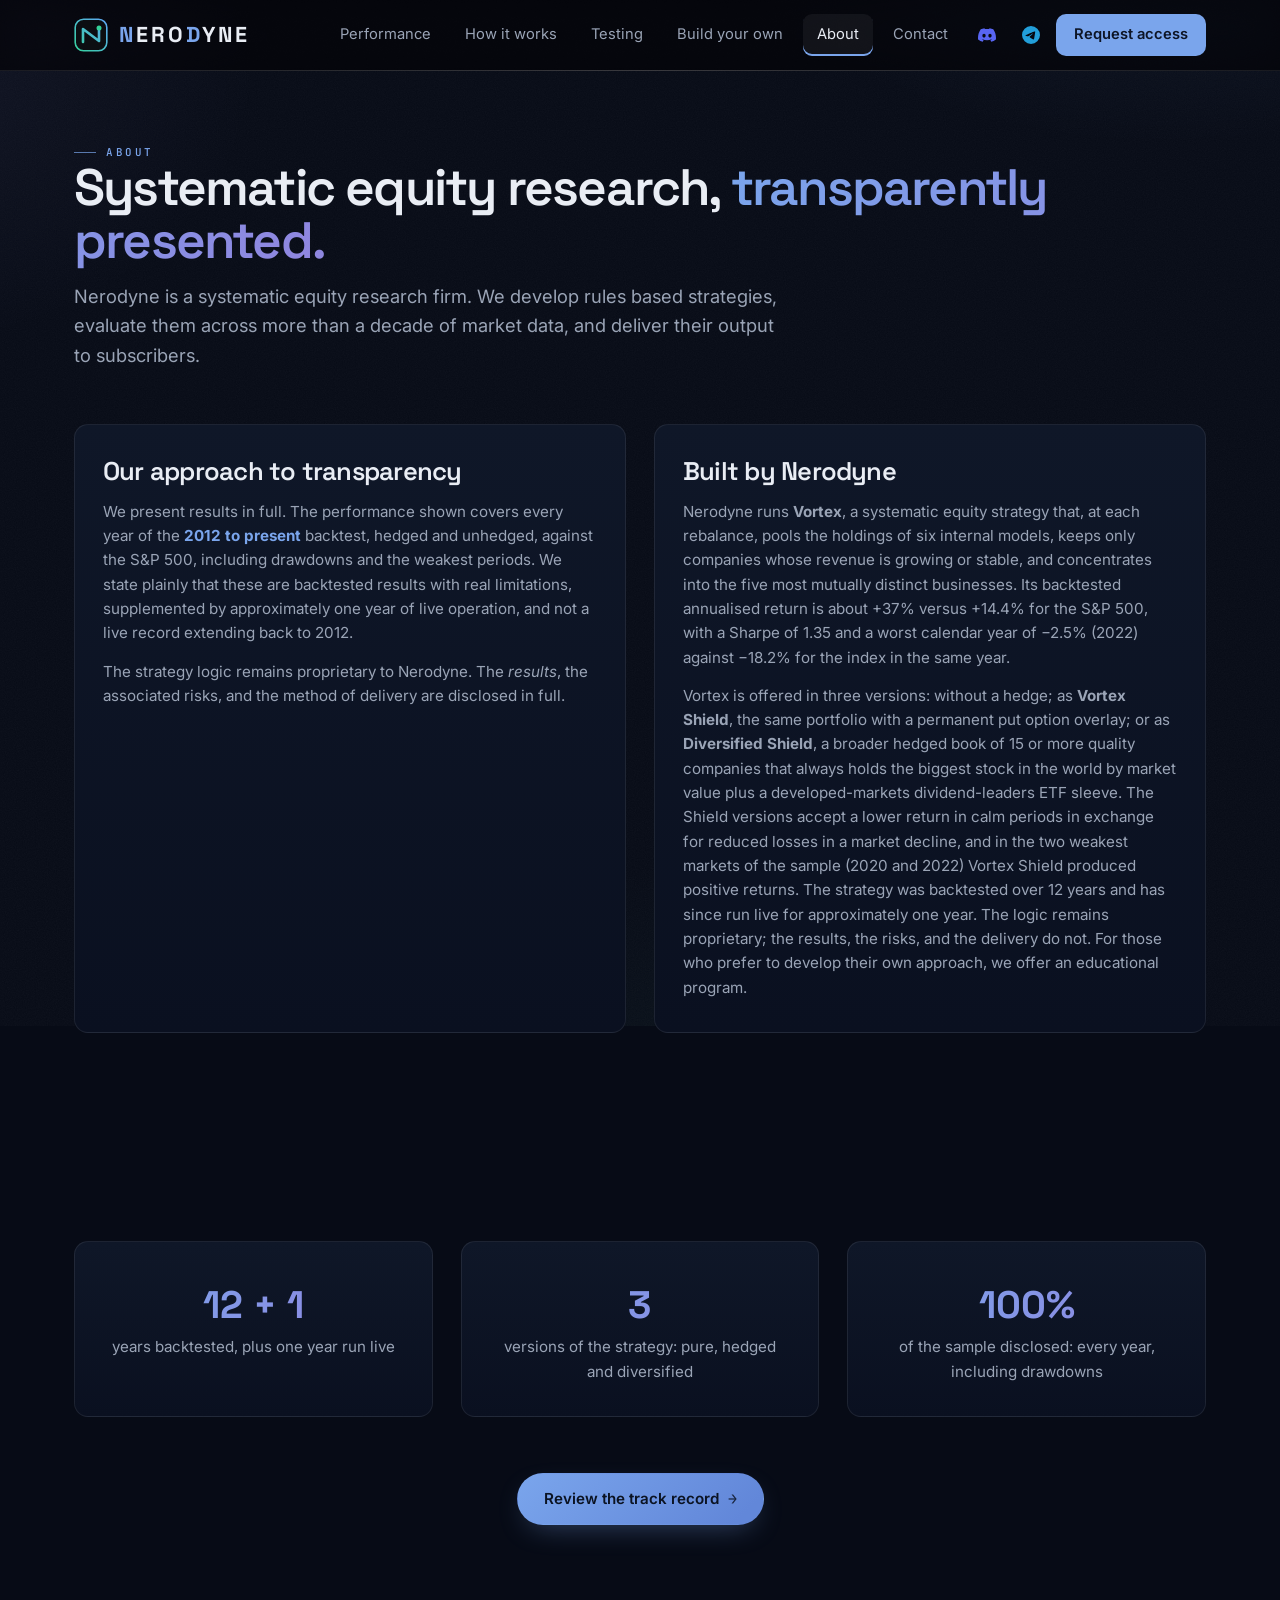
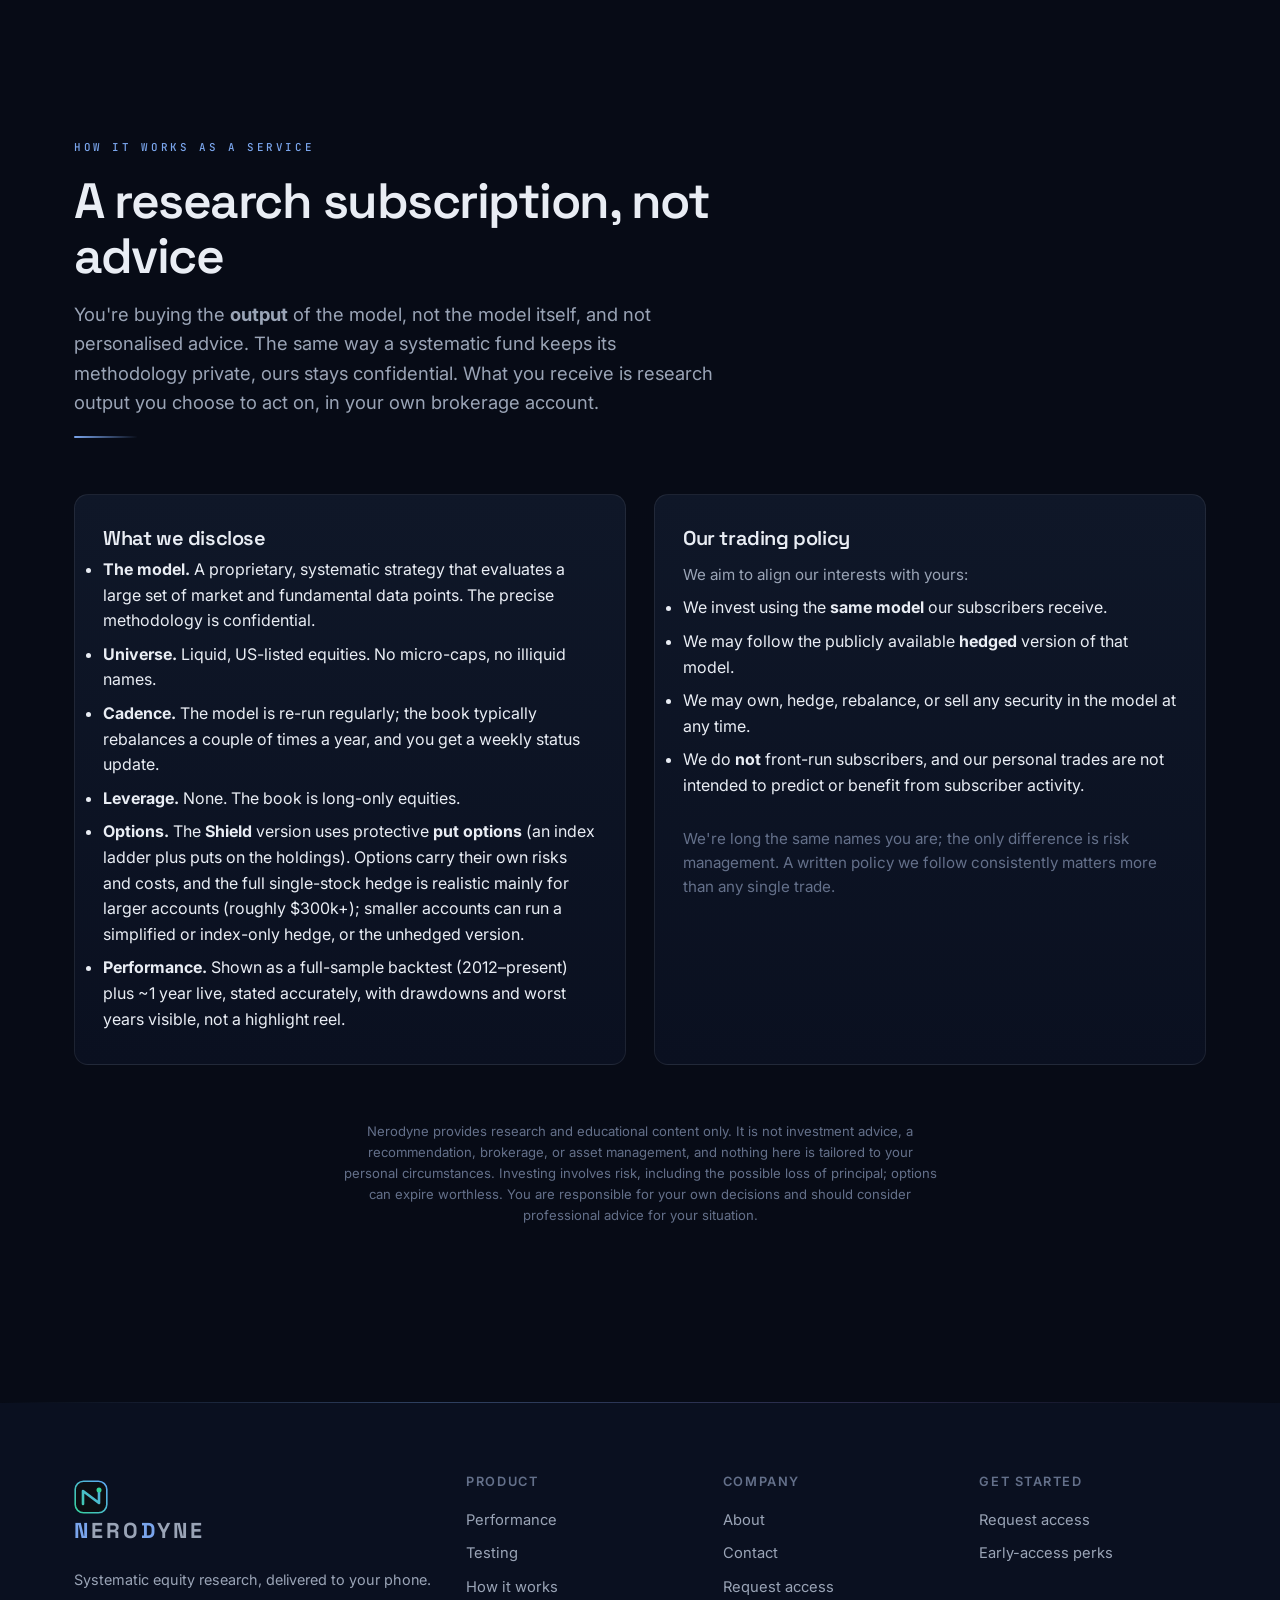
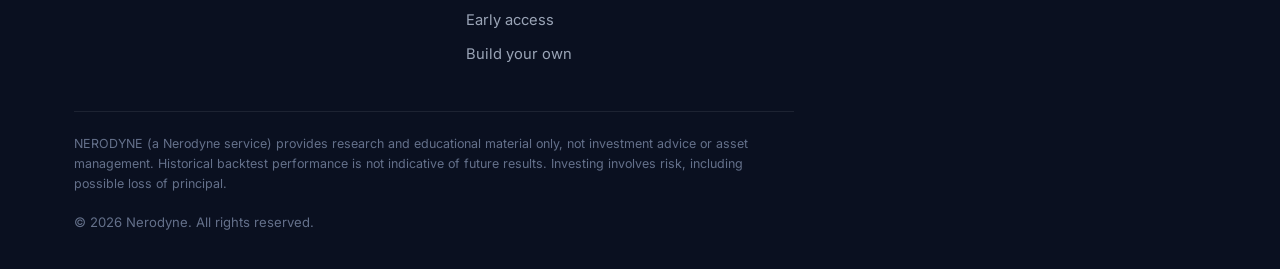
==== about.html @ c22e5617 "Deeper interactivity: drawdown view, investment calculator, stress-year picker; strip last emojis Pe" ====
<!DOCTYPE html>
<html lang="en">
<head>
<meta charset="UTF-8">
<meta name="viewport" content="width=device-width, initial-scale=1.0">
<title>About · NERODYNE</title>
<link rel="preconnect" href="https://fonts.googleapis.com">
<link href="https://fonts.googleapis.com/css2?family=Inter:wght@400;500;600&family=Space+Grotesk:wght@500;600;700&family=JetBrains+Mono:wght@400;500;600&display=swap" rel="stylesheet">
<link rel="stylesheet" href="css/style-v4.css">
<link rel="icon" href="assets/logo.svg">
</head>
<body>
<header class="site-header">
  <div class="container nav">
    <a class="logo" href="index.html"><img class="mark" src="assets/logo.svg" alt=""><span class="word"><b>N</b>ERO<b>D</b>YNE</span></a>
    <button class="hamburger" aria-label="Menu">☰</button>
    <nav class="nav-links">
      <a href="performance.html">Performance</a><a href="how-it-works.html">How it works</a><a href="testing.html">Testing</a>
      <a href="build-your-own.html">Build your own</a><a href="about.html">About</a>
      <a href="contact.html">Contact</a>
      <a class="nav-social discord" href="https://discord.gg/p8AwKEWY" target="_blank" rel="noopener" aria-label="Join our Discord" title="Join our Discord"><svg viewBox="0 0 24 24" width="18" height="18" fill="currentColor" aria-hidden="true"><path d="M20.317 4.3698a19.7913 19.7913 0 00-4.8851-1.5152.0741.0741 0 00-.0785.0371c-.211.3753-.4447.8648-.6083 1.2495-1.8447-.2762-3.68-.2762-5.4868 0-.1636-.3933-.4058-.8742-.6177-1.2495a.077.077 0 00-.0785-.037 19.7363 19.7363 0 00-4.8852 1.515.0699.0699 0 00-.0321.0277C.5334 9.0458-.319 13.5799.0992 18.0578a.0824.0824 0 00.0312.0561c2.0528 1.5076 4.0413 2.4228 5.9929 3.0294a.0777.0777 0 00.0842-.0276c.4616-.6304.8731-1.2952 1.226-1.9942a.076.076 0 00-.0416-.1057c-.6528-.2476-1.2743-.5495-1.8722-.8923a.077.077 0 01-.0076-.1277c.1258-.0943.2517-.1923.3718-.2914a.0743.0743 0 01.0776-.0105c3.9278 1.7933 8.18 1.7933 12.0614 0a.0739.0739 0 01.0785.0095c.1202.099.246.1981.3728.2924a.077.077 0 01-.0066.1276 12.2986 12.2986 0 01-1.873.8914.0766.0766 0 00-.0407.1067c.3604.698.7719 1.3628 1.225 1.9932a.076.076 0 00.0842.0286c1.961-.6067 3.9495-1.5219 6.0023-3.0294a.077.077 0 00.0313-.0552c.5004-5.177-.8382-9.6739-3.5485-13.6604a.061.061 0 00-.0312-.0286zM8.02 15.3312c-1.1825 0-2.1569-1.0857-2.1569-2.419 0-1.3332.9555-2.4189 2.157-2.4189 1.2108 0 2.1757 1.0952 2.1568 2.419 0 1.3332-.9555 2.4189-2.1569 2.4189zm7.9748 0c-1.1825 0-2.1569-1.0857-2.1569-2.419 0-1.3332.9554-2.4189 2.1569-2.4189 1.2108 0 2.1757 1.0952 2.1568 2.419 0 1.3332-.946 2.4189-2.1568 2.4189Z"/></svg></a>
      <a class="nav-social telegram" href="https://t.me/+TVbPPDi2B2o5NGM0" target="_blank" rel="noopener" aria-label="Join our Telegram" title="Join our Telegram"><svg viewBox="0 0 24 24" width="18" height="18" fill="currentColor" aria-hidden="true"><path d="M11.944 0A12 12 0 0 0 0 12a12 12 0 0 0 12 12 12 12 0 0 0 12-12A12 12 0 0 0 12 0a12 12 0 0 0-.056 0zm4.962 7.224c.1-.002.321.023.465.14a.506.506 0 0 1 .171.325c.016.093.036.306.02.472-.18 1.898-.962 6.502-1.36 8.627-.168.9-.499 1.201-.82 1.23-.696.065-1.225-.46-1.9-.902-1.056-.693-1.653-1.124-2.678-1.8-1.185-.78-.417-1.21.258-1.91.177-.184 3.247-2.977 3.307-3.23.007-.032.014-.15-.056-.212s-.174-.041-.249-.024c-.106.024-1.793 1.139-5.061 3.345-.479.329-.913.489-1.302.481-.428-.009-1.252-.242-1.865-.44-.752-.244-1.349-.374-1.297-.789.027-.216.325-.437.893-.663 3.498-1.524 5.83-2.529 6.998-3.014 3.332-1.386 4.025-1.627 4.476-1.635z"/></svg></a>
      <a href="signup.html" class="nav-cta">Request access</a>
    </nav>
  </div>
</header>

<section class="page-hero container">
  <span class="eyebrow">About</span>
  <h1>Systematic equity research, <span class="gradient-text">transparently presented.</span></h1>
  <p class="lead">Nerodyne is a systematic equity research firm. We develop rules based strategies, evaluate them across more than a decade of market data, and deliver their output to subscribers.</p>
</section>

<section class="container" style="padding-top:24px;">
  <div class="grid-2">
    <div class="panel feature reveal">
      <h2 style="font-size:1.6rem;">Our approach to transparency</h2>
      <p class="mt-s">We present results in full. The performance shown covers every year of the <b style="color:var(--accent)">2012 to present</b> backtest, hedged and unhedged, against the S&amp;P 500, including drawdowns and the weakest periods. We state plainly that these are backtested results with real limitations, supplemented by approximately one year of live operation, and not a live record extending back to 2012.</p>
      <p class="mt-s">The strategy logic remains proprietary to Nerodyne. The <i>results</i>, the associated risks, and the method of delivery are disclosed in full.</p>
    </div>
    <div class="panel feature reveal">
      <h2 style="font-size:1.6rem;">Built by Nerodyne</h2>
      <p class="mt-s">Nerodyne runs <b>Vortex</b>, a systematic equity strategy that, at each rebalance, pools the holdings of six internal models, keeps only companies whose revenue is growing or stable, and concentrates into the five most mutually distinct businesses. Its backtested annualised return is about +37% versus +14.4% for the S&amp;P 500, with a Sharpe of 1.35 and a worst calendar year of −2.5% (2022) against −18.2% for the index in the same year.</p>
      <p class="mt-s">Vortex is offered in three versions: without a hedge; as <b>Vortex Shield</b>, the same portfolio with a permanent put option overlay; or as <b>Diversified Shield</b>, a broader hedged book of 15 or more quality companies that always holds the biggest stock in the world by market value plus a developed-markets dividend-leaders ETF sleeve. The Shield versions accept a lower return in calm periods in exchange for reduced losses in a market decline, and in the two weakest markets of the sample (2020 and 2022) Vortex Shield produced positive returns. The strategy was backtested over 12 years and has since run live for approximately one year. The logic remains proprietary; the results, the risks, and the delivery do not. For those who prefer to develop their own approach, we offer an educational program.</p>
    </div>
  </div>
</section>

<section class="container">
  <div class="grid-3">
    <div class="panel feature reveal center"><div class="num gradient-text" style="font-family:var(--display);font-size:2.4rem;font-weight:700;">12 + 1</div><p>years backtested, plus one year run live</p></div>
    <div class="panel feature reveal center"><div class="num gradient-text" style="font-family:var(--display);font-size:2.4rem;font-weight:700;">3</div><p>versions of the strategy: pure, hedged and diversified</p></div>
    <div class="panel feature reveal center"><div class="num gradient-text" style="font-family:var(--display);font-size:2.4rem;font-weight:700;">100%</div><p>of the sample disclosed: every year, including drawdowns</p></div>
  </div>
  <div class="center mt-l"><a href="performance.html" class="btn btn-primary">Review the track record</a></div>
</section>

<!-- WHAT THIS IS -->
<section class="container">
  <div class="section-head"><span class="eyebrow">How it works as a service</span><h2>A research subscription, not advice</h2>
    <p class="lead">You're buying the <b>output</b> of the model, not the model itself, and not personalised advice. The same way a systematic fund keeps its methodology private, ours stays confidential. What you receive is research output you choose to act on, in your own brokerage account.</p>
    <div class="kicker-line"></div>
  </div>
  <div class="grid-2">
    <div class="panel feature reveal">
      <h3>What we disclose</h3>
      <ul style="margin-top:8px;display:grid;gap:8px;">
        <li><b style="color:var(--text)">The model.</b> A proprietary, systematic strategy that evaluates a large set of market and fundamental data points. The precise methodology is confidential.</li>
        <li><b style="color:var(--text)">Universe.</b> Liquid, US-listed equities. No micro-caps, no illiquid names.</li>
        <li><b style="color:var(--text)">Cadence.</b> The model is re-run regularly; the book typically rebalances a couple of times a year, and you get a weekly status update.</li>
        <li><b style="color:var(--text)">Leverage.</b> None. The book is long-only equities.</li>
        <li><b style="color:var(--text)">Options.</b> The <b>Shield</b> version uses protective <b>put options</b> (an index ladder plus puts on the holdings). Options carry their own risks and costs, and the full single-stock hedge is realistic mainly for larger accounts (roughly $300k+); smaller accounts can run a simplified or index-only hedge, or the unhedged version.</li>
        <li><b style="color:var(--text)">Performance.</b> Shown as a full-sample backtest (2012–present) plus ~1 year live, stated accurately, with drawdowns and worst years visible, not a highlight reel.</li>
      </ul>
    </div>
    <div class="panel feature reveal">
      <h3>Our trading policy</h3>
      <p class="mt-s">We aim to align our interests with yours:</p>
      <ul style="margin-top:8px;display:grid;gap:8px;">
        <li>We invest using the <b>same model</b> our subscribers receive.</li>
        <li>We may follow the publicly available <b>hedged</b> version of that model.</li>
        <li>We may own, hedge, rebalance, or sell any security in the model at any time.</li>
        <li>We do <b>not</b> front-run subscribers, and our personal trades are not intended to predict or benefit from subscriber activity.</li>
      </ul>
      <p class="note mt-m">We're long the same names you are; the only difference is risk management. A written policy we follow consistently matters more than any single trade.</p>
    </div>
  </div>
  <p class="note center mt-l" style="max-width:75ch;margin-inline:auto;">Nerodyne provides research and educational content only. It is not investment advice, a recommendation, brokerage, or asset management, and nothing here is tailored to your personal circumstances. Investing involves risk, including the possible loss of principal; options can expire worthless. You are responsible for your own decisions and should consider professional advice for your situation.</p>
</section>

<footer class="site-footer">
  <div class="container">
    <div class="footer-grid">
      <div><a class="logo" href="index.html"><img class="mark" src="assets/logo.svg" alt=""><span class="word"><b>N</b>ERO<b>D</b>YNE</span></a><p class="mt-s" style="font-size:.9rem;">Systematic equity research, delivered to your phone.</p></div>
      <div><h4>Product</h4><a href="performance.html">Performance</a><a href="testing.html">Testing</a><a href="how-it-works.html">How it works</a><a href="pricing.html">Early access</a><a href="build-your-own.html">Build your own</a></div>
      <div><h4>Company</h4><a href="about.html">About</a><a href="contact.html">Contact</a><a href="signup.html">Request access</a></div>
      <div><h4>Get started</h4><a href="signup.html">Request access</a><a href="pricing.html">Early-access perks</a></div>
    </div>
    <p class="disclaimer">NERODYNE (a Nerodyne service) provides research and educational material only, not investment advice or asset management. Historical backtest performance is not indicative of future results. Investing involves risk, including possible loss of principal.</p>
    <p class="copyright">© <span data-year></span> Nerodyne. All rights reserved.</p>
  </div>
</footer>
<script src="js/main-v3.js"></script>
</body>
</html>
---- css/style-v4.css ----
/* ===========================================================================
   NERODYNE — systematic equity research website
   Dark, restrained, professional. Muted teal/steel-blue/brass palette.
   =========================================================================== */

:root {
  --bg:        #070b16;   /* deep space navy */
  --bg-2:      #0a1020;
  --panel:     #0f1728;
  --panel-2:   #131d33;
  --border:    rgba(255,255,255,.08);
  --border-2:  rgba(255,255,255,.14);
  --text:      #e9edf4;
  --muted:     #9aa4b6;
  --faint:     #64708a;
  --accent:    #7aa5ec;   /* electric refined blue — brand / CTA / flagship line */
  --accent-2:  #4cc4a6;  /* teal — hedged line */
  --violet:    #8f86e0;   /* tertiary, gradients only */
  --up:        #4db892;   /* positive numbers only */
  --spy:       #6b7280;
  --gold:      #c2a568;   /* muted brass */
  --danger:    #d9808f;
  --glow:      0 10px 34px rgba(0,0,0,.35);
  --radius:    14px;
  --radius-sm: 10px;
  --maxw:      1180px;
  --font:      'Inter', -apple-system, BlinkMacSystemFont, 'Segoe UI', Roboto, sans-serif;
  --mono:      'JetBrains Mono', ui-monospace, 'SF Mono', Menlo, monospace;
  --display:   'Space Grotesk', var(--font);
}

* { box-sizing: border-box; margin: 0; padding: 0; }
html { scroll-behavior: smooth; overscroll-behavior: none; }
body {
  font-family: var(--font);
  background: var(--bg);
  color: var(--text);
  line-height: 1.6;
  -webkit-font-smoothing: antialiased;
  overflow-x: hidden;
  overscroll-behavior: none;
}
a { color: inherit; text-decoration: none; }
img, svg { display: block; }
/* horizontal padding only — must NOT zero out the vertical padding that `section` sets */
.container { width: 100%; max-width: var(--maxw); margin: 0 auto; padding-inline: 24px; }

/* ambient background — slow three-tone aurora mesh */
body::before {
  content: ""; position: fixed; inset: -14%; z-index: -2; pointer-events: none;
  background:
    radial-gradient(900px 620px at 82% -6%,  rgba(122,165,236,.10), transparent 55%),
    radial-gradient(720px 560px at 4%  16%,  rgba(143,134,224,.07), transparent 52%),
    radial-gradient(680px 520px at 60% 108%, rgba(76,196,166,.05),  transparent 55%),
    url("data:image/svg+xml,%3Csvg xmlns='http://www.w3.org/2000/svg' width='160' height='160'%3E%3Cfilter id='n'%3E%3CfeTurbulence type='fractalNoise' baseFrequency='.9' numOctaves='2' stitchTiles='stitch'/%3E%3CfeColorMatrix type='saturate' values='0'/%3E%3C/filter%3E%3Crect width='100%25' height='100%25' filter='url(%23n)' opacity='.045'/%3E%3C/svg%3E");
  background-repeat: no-repeat, no-repeat, no-repeat, repeat;
  animation: mesh-drift 46s ease-in-out infinite alternate;
}
@keyframes mesh-drift {
  0%   { transform: translate3d(0,0,0) scale(1); }
  100% { transform: translate3d(-1.6%,1.2%,0) scale(1.04); }
}
/* very fine grid, fading out below the fold */
body::after {
  content: ""; position: fixed; inset: 0; z-index: -1; pointer-events: none; opacity: .35;
  background-image:
    linear-gradient(rgba(255,255,255,.018) 1px, transparent 1px),
    linear-gradient(90deg, rgba(255,255,255,.018) 1px, transparent 1px);
  background-size: 72px 72px;
  -webkit-mask-image: radial-gradient(ellipse 90% 55% at 50% 0%, #000 20%, transparent 72%);
          mask-image: radial-gradient(ellipse 90% 55% at 50% 0%, #000 20%, transparent 72%);
}
@media (prefers-reduced-motion: reduce) {
  body::before, .phone, .gradient-text { animation: none !important; }
  .ticker-track { animation: none !important; }
  .reveal { opacity: 1 !important; transform: none !important; }
  .hero-fx { display: none !important; }
}

/* ---------- typography ---------- */
h1,h2,h3,h4 { font-family: var(--display); font-weight: 600; line-height: 1.12; letter-spacing: -.02em; }
h1 { font-size: clamp(2.6rem, 6.4vw, 4.9rem); line-height: 1.04; letter-spacing: -.035em; }
h2 { font-size: clamp(1.9rem, 4.2vw, 3.1rem); letter-spacing: -.03em; }
h3 { font-size: 1.25rem; }
p  { color: var(--muted); }
.eyebrow {
  font-family: var(--mono); text-transform: uppercase; letter-spacing: .24em;
  font-size: .68rem; color: var(--accent); font-weight: 500;
  display: inline-flex; align-items: center; gap: 10px;
}
.eyebrow::before { content: ""; width: 22px; height: 1px; background: var(--accent); opacity: .7; }
.section-head.center .eyebrow::after { content: ""; width: 22px; height: 1px; background: var(--accent); opacity: .7; }
.lead { font-size: 1.15rem; color: var(--muted); max-width: 60ch; }
.gradient-text {
  background: linear-gradient(110deg, var(--accent), var(--violet) 45%, var(--accent-2) 90%);
  background-size: 220% auto;
  -webkit-background-clip: text; background-clip: text; color: transparent;
  animation: text-sheen 14s ease-in-out infinite alternate;
}
@keyframes text-sheen { from { background-position: 0% center; } to { background-position: 100% center; } }

/* ---------- header / nav ---------- */
.site-header {
  position: sticky; top: 0; z-index: 100;
  backdrop-filter: blur(14px);
  background: rgba(7,8,10,.72);
  border-bottom: 1px solid var(--border);
}
.nav { display: flex; align-items: center; justify-content: space-between; height: 70px; }
.logo { display: flex; align-items: center; gap: 11px; }
.logo .mark { width: 34px; height: 34px; }
.logo .word { font-family: var(--display); font-weight: 700; font-size: 1.35rem; letter-spacing: .14em; }
.logo .word b { color: var(--accent); font-weight: 700; }
.logo small { display:block; font-size:.55rem; letter-spacing:.34em; color: var(--faint); margin-top:-3px; }

.nav-links { display: flex; align-items: center; gap: 6px; }
.nav-links a {
  padding: 9px 14px; border-radius: 9px; font-size: .92rem; color: var(--muted);
  transition: color .2s, background .2s;
}
.nav-links a:hover, .nav-links a.active { color: var(--text); background: rgba(255,255,255,.05); }
.nav-cta {
  background: var(--accent) !important; color: #0d1526 !important; font-weight: 600;
  padding: 9px 18px !important; border-radius: 10px !important;
}
.nav-cta:hover { filter: brightness(1.06); }
.nav-social { display: inline-flex; align-items: center; justify-content: center; width: 38px; height: 38px; padding: 0 !important; border-radius: 9px; }
.nav-social svg { width: 18px; height: 18px; display: block; }
.nav-social.discord { color: #5865F2 !important; }
.nav-social.telegram { color: #229ED9 !important; }
.nav-social:hover { background: rgba(255,255,255,.06) !important; }
.nav-social.discord:hover { color: #7782f7 !important; }
.nav-social.telegram:hover { color: #3eb0e6 !important; }
.hamburger { display: none; background: none; border: 0; color: var(--text); cursor: pointer; padding: 8px; }

/* ---------- buttons ---------- */
.btn {
  display: inline-flex; align-items: center; gap: 9px; cursor: pointer;
  font-family: var(--font); font-weight: 600; font-size: .95rem;
  padding: 13px 26px; border-radius: 999px; border: 1px solid transparent; transition: .2s;
}
.btn-primary {
  background: linear-gradient(135deg, var(--accent), #6287d9 90%);
  color: #0b1322;
  box-shadow: 0 10px 30px -12px rgba(122,165,236,.45);
  transition: transform .25s cubic-bezier(.16,1,.3,1), box-shadow .25s, filter .2s;
}
.btn-primary:hover { transform: translateY(-2px); filter: brightness(1.07);
  box-shadow: 0 16px 40px -12px rgba(122,165,236,.55); }
.btn-primary:active { transform: translateY(0); }
.btn-ghost { background: transparent; border-color: var(--border-2); color: var(--text); }
.btn-ghost:hover { background: rgba(255,255,255,.05); border-color: var(--accent); }
.btn-lg { padding: 16px 30px; font-size: 1.02rem; }
.btn svg { flex: none; width: 18px; height: 18px; }

/* ---------- sections ---------- */
section { padding: 104px 0; }
.section-head { max-width: 640px; margin-bottom: 56px; }
.section-head.center { margin-left: auto; margin-right: auto; text-align: center; }
.section-head h2 { margin: 14px 0 16px; }

/* ---------- hero ---------- */
.hero { padding-block: 70px 40px; }
.hero-grid { display: grid; grid-template-columns: 1.05fr 1fr; gap: 56px; align-items: center; }
.hero h1 { margin: 18px 0 20px; }
.hero .lead { margin-bottom: 30px; }
.hero-cta { display: flex; gap: 14px; flex-wrap: wrap; }
.hero-stats { display: flex; gap: 34px; margin-top: 42px; flex-wrap: wrap; }
.hero-stats .stat { border-top: 1px solid var(--border-2); padding-top: 14px; min-width: 148px; }
.hero-stats .stat .num { font-family: var(--mono); font-size: 1.75rem; font-weight: 600; color: var(--text); letter-spacing: -.02em; }
.hero-stats .stat .num.up { color: var(--up); }
.hero-stats .stat .lbl { font-family: var(--mono); font-size: .66rem; color: var(--faint); text-transform: uppercase; letter-spacing: .14em; margin-top: 4px; }

/* chart panel */
.panel {
  background: linear-gradient(180deg, var(--panel), var(--bg-2));
  border: 1px solid var(--border); border-radius: var(--radius); padding: 22px;
}
.chart-card { position: relative; box-shadow: 0 30px 80px -40px rgba(0,0,0,.9); }
.chart-card .chart-head { display: flex; justify-content: space-between; align-items: flex-start; margin-bottom: 12px; }
.chart-card .chart-head .t { font-family: var(--display); font-weight: 600; }
.live-dot {
  display:inline-flex; align-items:center; gap:7px; font-size:.74rem; color: var(--accent);
  text-transform: uppercase; letter-spacing: .12em;
}
.live-dot::before { content:""; width:8px; height:8px; border-radius:50%; background: var(--accent);
  box-shadow: 0 0 0 0 rgba(109,151,211,.5); animation: pulse 2s infinite; }
@keyframes pulse { 0%{box-shadow:0 0 0 0 rgba(109,151,211,.45);} 70%{box-shadow:0 0 0 9px rgba(109,151,211,0);} 100%{box-shadow:0 0 0 0 rgba(109,151,211,0);} }
.chart-wrap { position: relative; height: 340px; }
.chart-meta { display:flex; justify-content: space-between; margin-top: 12px; font-family: var(--mono); font-size: .72rem; color: var(--faint); }

/* ---------- model cards / scroller ---------- */
.models-scroller {
  display: grid; grid-auto-flow: column; grid-auto-columns: minmax(340px, 1fr);
  gap: 22px; overflow-x: auto; padding: 6px 4px 24px; scroll-snap-type: x mandatory;
  scrollbar-width: thin; scrollbar-color: var(--border-2) transparent;
}
.models-scroller::-webkit-scrollbar { height: 8px; }
.models-scroller::-webkit-scrollbar-thumb { background: var(--border-2); border-radius: 8px; }
.model-card { scroll-snap-align: center; display: flex; flex-direction: column; gap: 16px; }
.model-card .mc-head { display: flex; align-items: center; justify-content: space-between; }
.model-card .mc-name { font-family: var(--display); font-size: 1.5rem; font-weight: 700; }
.model-card .mc-tag { font-family: var(--mono); font-size: .72rem; color: var(--faint); letter-spacing: .02em; }
.badge { font-family: var(--mono); font-size:.62rem; letter-spacing:.14em; text-transform:uppercase; padding:4px 10px; border-radius:999px;
  background: rgba(194,165,104,.12); color: var(--gold); border: 1px solid rgba(194,165,104,.28); }

.toggle {
  display: inline-flex; background: var(--bg); border: 1px solid var(--border); border-radius: 999px; padding: 3px;
}
.toggle button {
  border: 0; background: transparent; color: var(--muted); cursor: pointer; font-family: var(--font);
  font-family: var(--mono); font-weight: 500; font-size: .72rem; text-transform: uppercase; letter-spacing: .06em;
  padding: 6px 14px; border-radius: 999px; transition: .2s;
}
.toggle button.active { background: var(--accent); color: #0d1526; }
.toggle button.active.hedged { background: var(--accent-2); color: #0d1526; }

.mc-spark { height: 90px; position: relative; }
.stat-grid { display: grid; grid-template-columns: 1fr 1fr; gap: 1px; background: var(--border); border-radius: var(--radius-sm); overflow: hidden; }
.stat-grid .cell { background: var(--panel-2); padding: 13px 15px; }
.stat-grid .cell .v { font-family: var(--mono); font-size: 1.22rem; font-weight: 600; letter-spacing: -.02em; }
.stat-grid .cell .v.up { color: var(--up); } .stat-grid .cell .v.down { color: var(--danger); }
.stat-grid .cell .k { font-family: var(--mono); font-size: .64rem; color: var(--faint); text-transform: uppercase; letter-spacing: .1em; }

/* ---------- feature grid ---------- */
.grid-3 { display: grid; grid-template-columns: repeat(3, 1fr); gap: 28px; }
.grid-2 { display: grid; grid-template-columns: repeat(2, 1fr); gap: 28px; }
.feature { padding: 32px 28px; }
.feature .ic { width: 44px; height: 44px; border-radius: 12px; display: grid; place-items: center; margin-bottom: 18px;
  background: rgba(109,151,211,.09); color: var(--accent); border: 1px solid rgba(109,151,211,.22);
  font-size: 1.1rem; transition: background .3s; }
.feature:hover .ic { background: rgba(109,151,211,.14); }
.feature h3 { margin-bottom: 8px; }
.feature p { font-size: .95rem; }

/* steps */
.steps { counter-reset: step; display: grid; gap: 18px; }
.step { display: grid; grid-template-columns: 54px 1fr; gap: 20px; align-items: start; padding: 22px; }
.step .n { counter-increment: step; width: 46px; height: 46px; border-radius: 50%; display: grid; place-items: center;
  font-family: var(--display); font-weight: 700; color: var(--accent); border: 1px solid var(--accent); }
.step .n::before { content: counter(step); }

/* ---------- pricing ---------- */
.price-cards { display: grid; grid-template-columns: repeat(3,1fr); gap: 22px; align-items: stretch; }
.price-card { padding: 30px; display: flex; flex-direction: column; gap: 16px; position: relative; }
.price-card.featured { border-color: var(--accent); box-shadow: var(--glow); }
.price-card .amt { font-family: var(--display); font-size: 2.6rem; font-weight: 700; }
.price-card .amt span { font-size: 1rem; color: var(--faint); font-weight: 400; }
.price-card ul { list-style: none; display: grid; gap: 10px; margin: 4px 0; }
.price-card li { font-size: .92rem; color: var(--muted); display: flex; gap: 10px; }
.price-card li::before { content: "✓"; color: var(--accent); font-weight: 700; }
.price-card li.not-included { color: var(--faint); text-decoration: line-through; text-decoration-color: rgba(251,113,133,.5); }
.price-card li.not-included::before { content: "✗"; color: var(--danger); font-weight: 700; text-decoration: none; }
.price-card .save { font-size: .8rem; color: var(--gold); }

/* ---------- tables ---------- */
.tbl { width: 100%; border-collapse: collapse; font-size: .92rem; }
.tbl th, .tbl td { text-align: right; padding: 13px 14px; border-bottom: 1px solid var(--border); }
.tbl th:first-child, .tbl td:first-child { text-align: left; }
.tbl th { font-family: var(--mono); color: var(--faint); font-weight: 500; text-transform: uppercase; font-size: .66rem; letter-spacing: .1em; }
.tbl td.up { color: var(--up); } .tbl td.down { color: var(--danger); }
.tbl tr:hover td { background: rgba(255,255,255,.02); }

/* ---------- forms ---------- */
.form { display: grid; gap: 16px; max-width: 520px; }
.form label { font-size: .85rem; color: var(--muted); display: grid; gap: 7px; }
.form input, .form select, .form textarea {
  background: var(--bg); border: 1px solid var(--border-2); color: var(--text);
  padding: 13px 15px; border-radius: 10px; font-family: var(--font); font-size: .95rem; width: 100%;
}
.form input:focus, .form select:focus, .form textarea:focus { outline: none; border-color: var(--accent); }
.radio-row { display: flex; gap: 12px; flex-wrap: wrap; }
.email-card { background: var(--bg); border: 1px solid var(--border-2); border-radius: var(--radius-sm); padding: 22px; }
.note { font-size: .82rem; color: var(--faint); }

/* ---------- misc ---------- */
.reveal { opacity: 0; transform: translateY(22px); transition: opacity .7s ease, transform .7s ease; }
.reveal.in { opacity: 1; transform: none; }
.pill { display:inline-block; font-size:.74rem; color:var(--muted); border:1px solid var(--border-2);
  padding:5px 12px; border-radius:999px; }
.divider { height:1px; background: var(--border); margin: 0 auto; max-width: var(--maxw); }
.center { text-align: center; }
.mt-s{margin-top:14px}.mt-m{margin-top:28px}.mt-l{margin-top:56px}

/* page hero (inner pages) */
.page-hero { padding-block: 64px 30px; }
.page-hero h1 { font-size: clamp(2rem,5vw,3.2rem); margin-bottom: 14px; }

/* CTA band */
.cta-band { background: linear-gradient(120deg, rgba(109,151,211,.07), rgba(76,189,160,.05));
  border: 1px solid var(--border); border-radius: 22px; padding: 72px 54px; text-align: center; }

/* ---------- footer ---------- */
.site-footer { border-top: 1px solid var(--border); padding: 72px 0 36px; margin-top: 72px; background: var(--bg-2); }
.footer-grid { display: grid; grid-template-columns: 1.6fr 1fr 1fr 1fr; gap: 30px; }
.footer-grid h4 { font-size: .8rem; text-transform: uppercase; letter-spacing: .12em; color: var(--faint); margin-bottom: 14px; font-family: var(--font); }
.footer-grid a { display: block; color: var(--muted); font-size: .92rem; padding: 5px 0; }
.footer-grid a:hover { color: var(--accent); }
.disclaimer { font-size: .78rem; color: var(--faint); border-top: 1px solid var(--border); margin-top: 40px; padding-top: 22px; max-width: 90ch; }
.copyright { color: var(--faint); font-size: .82rem; margin-top: 18px; }

/* ===========================================================================
   HIGH-END VISUAL LAYER — added in redesign
   =========================================================================== */

/* gradient hairline that sits under the sticky header — kept neutral */
.site-header { position: sticky; }
.site-header::after {
  content:""; position:absolute; left:0; right:0; bottom:-1px; height:1px;
  background: linear-gradient(90deg, transparent, rgba(255,255,255,.14), transparent);
}

/* ---------- ticker tape ---------- */
.ticker {
  border-top: 1px solid var(--border); border-bottom: 1px solid var(--border);
  background: rgba(12,14,18,.6); overflow: hidden; padding: 11px 0;
  -webkit-mask-image: linear-gradient(90deg, transparent, #000 6%, #000 94%, transparent);
          mask-image: linear-gradient(90deg, transparent, #000 6%, #000 94%, transparent);
}
.ticker-track { display: inline-flex; gap: 38px; white-space: nowrap; animation: marquee 38s linear infinite; will-change: transform; }
.ticker:hover .ticker-track { animation-play-state: paused; }
.ticker .ti { font-family: var(--display); font-size: .92rem; letter-spacing: .02em; color: var(--muted); display:inline-flex; gap:9px; align-items:center; }
.ticker .ti b { color: var(--text); font-weight: 600; }
.ticker .ti .up { color: var(--up); } .ticker .ti .down { color: var(--danger); }
.ticker .ti::before { content:"›"; color: var(--faint); }
@keyframes marquee { from { transform: translateX(0); } to { transform: translateX(-50%); } }

.hero { position: relative; }

/* big animated counters */
.num.count, .stat .num { font-variant-numeric: tabular-nums; }

/* ---------- panels ---------- */
.panel { position: relative; transition: transform .3s ease, border-color .3s, box-shadow .3s; }
.panel.glow { border-color: transparent; background:
  linear-gradient(170deg, var(--panel), var(--bg-2)) padding-box,
  linear-gradient(140deg, rgba(109,151,211,.28), rgba(76,189,160,.2) 60%, rgba(255,255,255,.06)) border-box;
  border: 1px solid transparent; }
.feature:hover, .price-card:hover, .model-card:hover {
  transform: translateY(-3px);
  border-color: var(--border-2);
  box-shadow: 0 18px 48px -24px rgba(0,0,0,.7);
}

/* ---------- phone mockup (shows a real signal alert) ---------- */
.phone-wrap { display:flex; justify-content:center; perspective: 1400px; }
.phone {
  width: 300px; max-width: 86vw; border-radius: 38px; padding: 14px;
  background: linear-gradient(165deg, #1b2027, #0d1016); border: 1px solid var(--border-2);
  box-shadow: 0 40px 90px -40px rgba(0,0,0,.85), inset 0 0 0 2px rgba(255,255,255,.03);
  transform: rotateY(-7deg) rotateX(3deg); transition: transform .5s ease;
  animation: phone-float 7s ease-in-out infinite;
}
@keyframes phone-float {
  0%, 100% { margin-top: 0; }
  50%      { margin-top: -12px; }
}
.phone:hover { transform: rotateY(-2deg) rotateX(1deg); }
.phone .screen { background: var(--bg); border-radius: 26px; padding: 16px 14px; min-height: 480px; overflow:hidden; }
.phone .notch { width: 42%; height: 6px; border-radius: 999px; background: #2a2f38; margin: 2px auto 16px; }
.phone .app-top { display:flex; align-items:center; gap:9px; padding-bottom:12px; border-bottom:1px solid var(--border); margin-bottom:14px; }
.phone .app-top .av { width:30px; height:30px; border-radius:9px; background: var(--accent); color:#0d1526; display:grid; place-items:center; font-family:var(--display); font-weight:700; }
.phone .app-top .nm { font-weight:600; font-size:.9rem; } .phone .app-top .st { font-size:.7rem; color:var(--accent); }
.bubble {
  background: var(--panel-2); border:1px solid var(--border); border-radius: 14px; border-top-left-radius:4px;
  padding: 13px 14px; margin-bottom: 12px; font-size: .82rem; line-height:1.5; animation: pop .5s both;
}
.bubble .bh { font-family:var(--display); font-weight:700; color: var(--accent); margin-bottom:6px; letter-spacing:.02em; }
.bubble.b2 .bh { color: var(--accent-2); }
.bubble code, .bubble .row { font-family: ui-monospace, 'SF Mono', Menlo, monospace; color: var(--text); }
.bubble .row { display:flex; justify-content:space-between; padding:2px 0; color: var(--muted); align-items:center; }
.bubble .row b { color: var(--text); }
/* ticker name hidden behind a blur — the weight/size stays readable. */
.bubble .tk { filter: blur(5px); -webkit-user-select: none; user-select: none; color: var(--text); }
.bubble .locked { display:inline-flex; align-items:center; gap:6px; }
.bubble .time { color: var(--faint); font-size:.7rem; text-align:right; margin-top:6px; }
@keyframes pop { from { opacity:0; transform: translateY(10px) scale(.98); } to { opacity:1; transform:none; } }

/* ---------- compare bars (model vs SPY) ---------- */
.bars { display:grid; gap:14px; }
.bar-row { display:grid; grid-template-columns: 92px 1fr 76px; align-items:center; gap:14px; }
.bar-row .lab { font-size:.85rem; color: var(--muted); font-weight:600; }
.bar-track { height: 12px; border-radius: 999px; background: var(--bg); border:1px solid var(--border); overflow:hidden; }
.bar-fill { height:100%; width:0; border-radius:999px; transition: width 1.3s cubic-bezier(.2,.8,.2,1);
  background: linear-gradient(90deg, var(--accent), var(--accent-2)); }
.bar-fill.spy { background: var(--spy); }
.bar-row .val { font-family: var(--display); font-weight:700; text-align:right; font-size:.95rem; }

/* ---------- section heading flourish ---------- */
.section-head .eyebrow { display:inline-block; }
.kicker-line { width:46px; height:3px; border-radius:3px; background:linear-gradient(90deg,var(--accent),var(--accent-2)); margin:18px 0 0; }
.section-head.center .kicker-line { margin-inline:auto; }

/* badges variants */
.badge.green { background: rgba(76,189,160,.12); color: var(--accent); border-color: rgba(76,189,160,.28); }
.badge.blue  { background: rgba(125,157,217,.12); color: var(--accent-2); border-color: rgba(125,157,217,.28); }

/* reveal stagger — short rise on an expo-out curve */
.reveal { opacity:0; transform:translateY(18px);
  transition: opacity .7s cubic-bezier(.16,1,.3,1), transform .7s cubic-bezier(.16,1,.3,1); }
.reveal.in { opacity:1; transform:none; }
.reveal[data-d="1"]{ transition-delay:.06s } .reveal[data-d="2"]{ transition-delay:.12s }
.reveal[data-d="3"]{ transition-delay:.18s } .reveal[data-d="4"]{ transition-delay:.24s }
.reveal[data-d="5"]{ transition-delay:.3s }

/* ---------- responsive ---------- */
@media (max-width: 920px) {
  .phone { transform: none; }
  .hero-grid, .grid-3, .grid-2, .price-cards, .footer-grid { grid-template-columns: 1fr; }
  .nav-links { position: fixed; inset: 70px 0 auto 0; flex-direction: column; align-items: stretch;
    background: var(--bg-2); border-bottom: 1px solid var(--border); padding: 14px; gap: 4px;
    transform: translateY(-130%); transition: transform .3s; }
  .nav-links.open { transform: none; }
  .nav-links a { padding: 13px; }
  .hamburger { display: block; }
  .price-cards { gap: 16px; }
  .footer-grid { gap: 10px; }
}

/* ===========================================================================
   PREMIUM POLISH LAYER
   =========================================================================== */

/* ── page load ── */
@keyframes page-in { from { opacity:0; } to { opacity:1; } }
body { animation: page-in .6s ease both; }

/* ── custom thin scrollbar ── */
::-webkit-scrollbar { width:4px; }
::-webkit-scrollbar-track { background:transparent; }
::-webkit-scrollbar-thumb { background:rgba(255,255,255,.13); border-radius:2px; }
::-webkit-scrollbar-thumb:hover { background:rgba(255,255,255,.25); }
* { scrollbar-width:thin; scrollbar-color:rgba(255,255,255,.13) transparent; }

/* ── header glass upgrade ── */
.site-header {
  backdrop-filter:blur(22px) saturate(1.9);
  -webkit-backdrop-filter:blur(22px) saturate(1.9);
  background:rgba(4,5,10,.78);
}

/* ── kicker line ── */
.kicker-line {
  width:64px; height:2px; border-radius:2px;
  background:linear-gradient(90deg, var(--accent), transparent);
}

/* ── nav active line ── */
.nav-links a.active { box-shadow:inset 0 -2px 0 var(--accent); }

/* ── badge colours ── */
.badge { background:rgba(194,165,104,.12); color:var(--gold); border-color:rgba(194,165,104,.28); }
.badge.green { background:rgba(76,189,160,.12); color:var(--accent); border-color:rgba(76,189,160,.28); }
.badge.blue  { background:rgba(125,157,217,.12); color:var(--accent-2); border-color:rgba(125,157,217,.28); }

/* ── price card featured ring ── */
.price-card.featured { border-color:rgba(109,151,211,.4); box-shadow:0 14px 40px -24px rgba(0,0,0,.6); }

/* ── model card description ── */
.model-card .mc-desc { font-size:.9rem; color:var(--muted); line-height:1.55; margin:0; }


/* ===========================================================================
   FUTURIST LAYER — pointer-lit borders, hero constellation, scroll progress
   =========================================================================== */

/* content layering (header keeps its own sticky positioning) */
section, footer { position: relative; z-index: 1; }

/* scroll progress hairline under the header */
.scroll-progress {
  position: fixed; top: 0; left: 0; height: 2px; width: 0; z-index: 200;
  background: linear-gradient(90deg, var(--accent), var(--violet) 60%, var(--accent-2));
  box-shadow: 0 0 12px rgba(122,165,236,.55);
  pointer-events: none;
}

/* pointer-lit border on panels — light traces the edge, never fills the card */
.panel::after {
  content: ""; position: absolute; inset: -1px; border-radius: inherit; padding: 1px;
  background: radial-gradient(280px circle at var(--mx,-300px) var(--my,-300px),
              rgba(122,165,236,.55), rgba(143,134,224,.25) 45%, transparent 70%);
  -webkit-mask: linear-gradient(#000 0 0) content-box, linear-gradient(#000 0 0);
  -webkit-mask-composite: xor; mask-composite: exclude;
  opacity: 0; transition: opacity .35s; pointer-events: none;
}
.panel:hover::after { opacity: 1; }

/* hero constellation canvas */
.hero-fx { position: absolute; inset: 0; z-index: 0; pointer-events: none; opacity: .55; }
.hero-grid { position: relative; z-index: 1; }

/* hero chart panel: ambient bloom */
.chart-card { box-shadow: 0 30px 80px -40px rgba(0,0,0,.9), 0 0 90px -30px rgba(122,165,236,.18); }

/* stat cells: quiet lift on hover */
.stat-grid .cell { transition: background .25s; }
.stat-grid .cell:hover { background: #182541; }

/* nav links: sliding underline */
.nav-links a { position: relative; }
.nav-links a:not(.nav-cta):not(.nav-social)::after {
  content: ""; position: absolute; left: 14px; right: 14px; bottom: 6px; height: 1.5px;
  background: linear-gradient(90deg, var(--accent), var(--accent-2));
  transform: scaleX(0); transform-origin: left; transition: transform .3s cubic-bezier(.16,1,.3,1);
}
.nav-links a:not(.nav-cta):not(.nav-social):hover::after { transform: scaleX(1); }

/* selection + focus */
::selection { background: rgba(122,165,236,.35); color: var(--text); }
:focus-visible { outline: 2px solid var(--accent); outline-offset: 2px; border-radius: 4px; }

/* footer hairline */
.site-footer { border-top: 1px solid transparent; background:
  linear-gradient(var(--bg-2), var(--bg-2)) padding-box,
  linear-gradient(90deg, transparent, rgba(122,165,236,.35), rgba(143,134,224,.25), transparent) border-box; }

@media (prefers-reduced-motion: reduce) {
  .scroll-progress { display: none; }
  .panel::after { display: none; }
}


/* ===========================================================================
   MODERN PASS — terminal chart frame, bento grid, picker, arrow CTAs
   =========================================================================== */

/* primary CTAs get a nudging arrow */
.btn-primary::after { content: "→"; font-family: var(--mono); opacity: .85;
  transition: transform .25s cubic-bezier(.16,1,.3,1); }
.btn-primary:hover::after { transform: translateX(4px); }

/* terminal window bar on the hero chart */
.term-bar { display: flex; align-items: center; gap: 7px; margin: -4px 0 14px; }
.term-bar span { width: 9px; height: 9px; border-radius: 50%; background: var(--border-2); }
.term-bar span:nth-child(1) { background: rgba(217,128,143,.55); }
.term-bar span:nth-child(2) { background: rgba(194,165,104,.55); }
.term-bar span:nth-child(3) { background: rgba(77,184,146,.55); }
.term-bar em { font-family: var(--mono); font-style: normal; font-size: .68rem;
  letter-spacing: .12em; color: var(--faint); margin-left: 8px; text-transform: uppercase; }

/* hero chart range selector */
.range-row { display: flex; justify-content: flex-end; margin-top: 10px; }

/* bento layout for the feature grid */
.bento .feature:nth-child(1) { grid-column: span 2; }
.bento .feature:nth-child(6) { grid-column: 1 / -1; display: grid;
  grid-template-columns: 1fr 2fr; gap: 6px 28px; align-items: center; }
.bento .feature:nth-child(6) h3 { margin: 0; }
.bento .feature:nth-child(6) p { grid-column: 2; grid-row: 1; }
@media (max-width: 920px) {
  .bento .feature:nth-child(1), .bento .feature:nth-child(6) { grid-column: auto; display: block; }
}

/* risk-profile picker */
.picker { display: flex; gap: 10px; flex-wrap: wrap; margin-bottom: 26px; }
.picker button {
  font-family: var(--mono); font-size: .74rem; letter-spacing: .08em; text-transform: uppercase;
  color: var(--muted); background: transparent; border: 1px solid var(--border-2);
  border-radius: 999px; padding: 9px 18px; cursor: pointer; transition: .25s;
}
.picker button:hover { color: var(--text); border-color: var(--accent); }
.picker button.active { color: #0d1526; background: var(--accent); border-color: var(--accent); }

/* picked model card highlight */
.model-card { transition: transform .3s ease, border-color .3s, box-shadow .3s; }
.model-card.picked { border-color: rgba(122,165,236,.55);
  box-shadow: 0 24px 60px -28px rgba(0,0,0,.8), 0 0 0 1px rgba(122,165,236,.35), 0 0 44px -18px rgba(122,165,236,.45); }


/* investment calculator */
.calc-row { display: flex; align-items: center; gap: 18px; flex-wrap: wrap; margin: 14px 0 18px; }
.calc-row label { font-size: .9rem; color: var(--muted); }
.calc-input { display: inline-flex; align-items: center; gap: 8px;
  background: var(--bg); border: 1px solid var(--border-2); border-radius: 12px; padding: 10px 16px; }
.calc-input span { font-family: var(--mono); color: var(--faint); }
.calc-input input { background: transparent; border: 0; outline: none; color: var(--text);
  font-family: var(--mono); font-size: 1.05rem; width: 130px; }
.calc-input:focus-within { border-color: var(--accent); }
.calc-grid { grid-template-columns: repeat(4, 1fr); }
@media (max-width: 920px) { .calc-grid { grid-template-columns: 1fr 1fr; } }

/* the CTA arrow belongs on real CTAs, not on selector pills */
#modelSelect .btn-primary::after { content: none; }
#modelSelect .btn-primary { transform: none !important; }
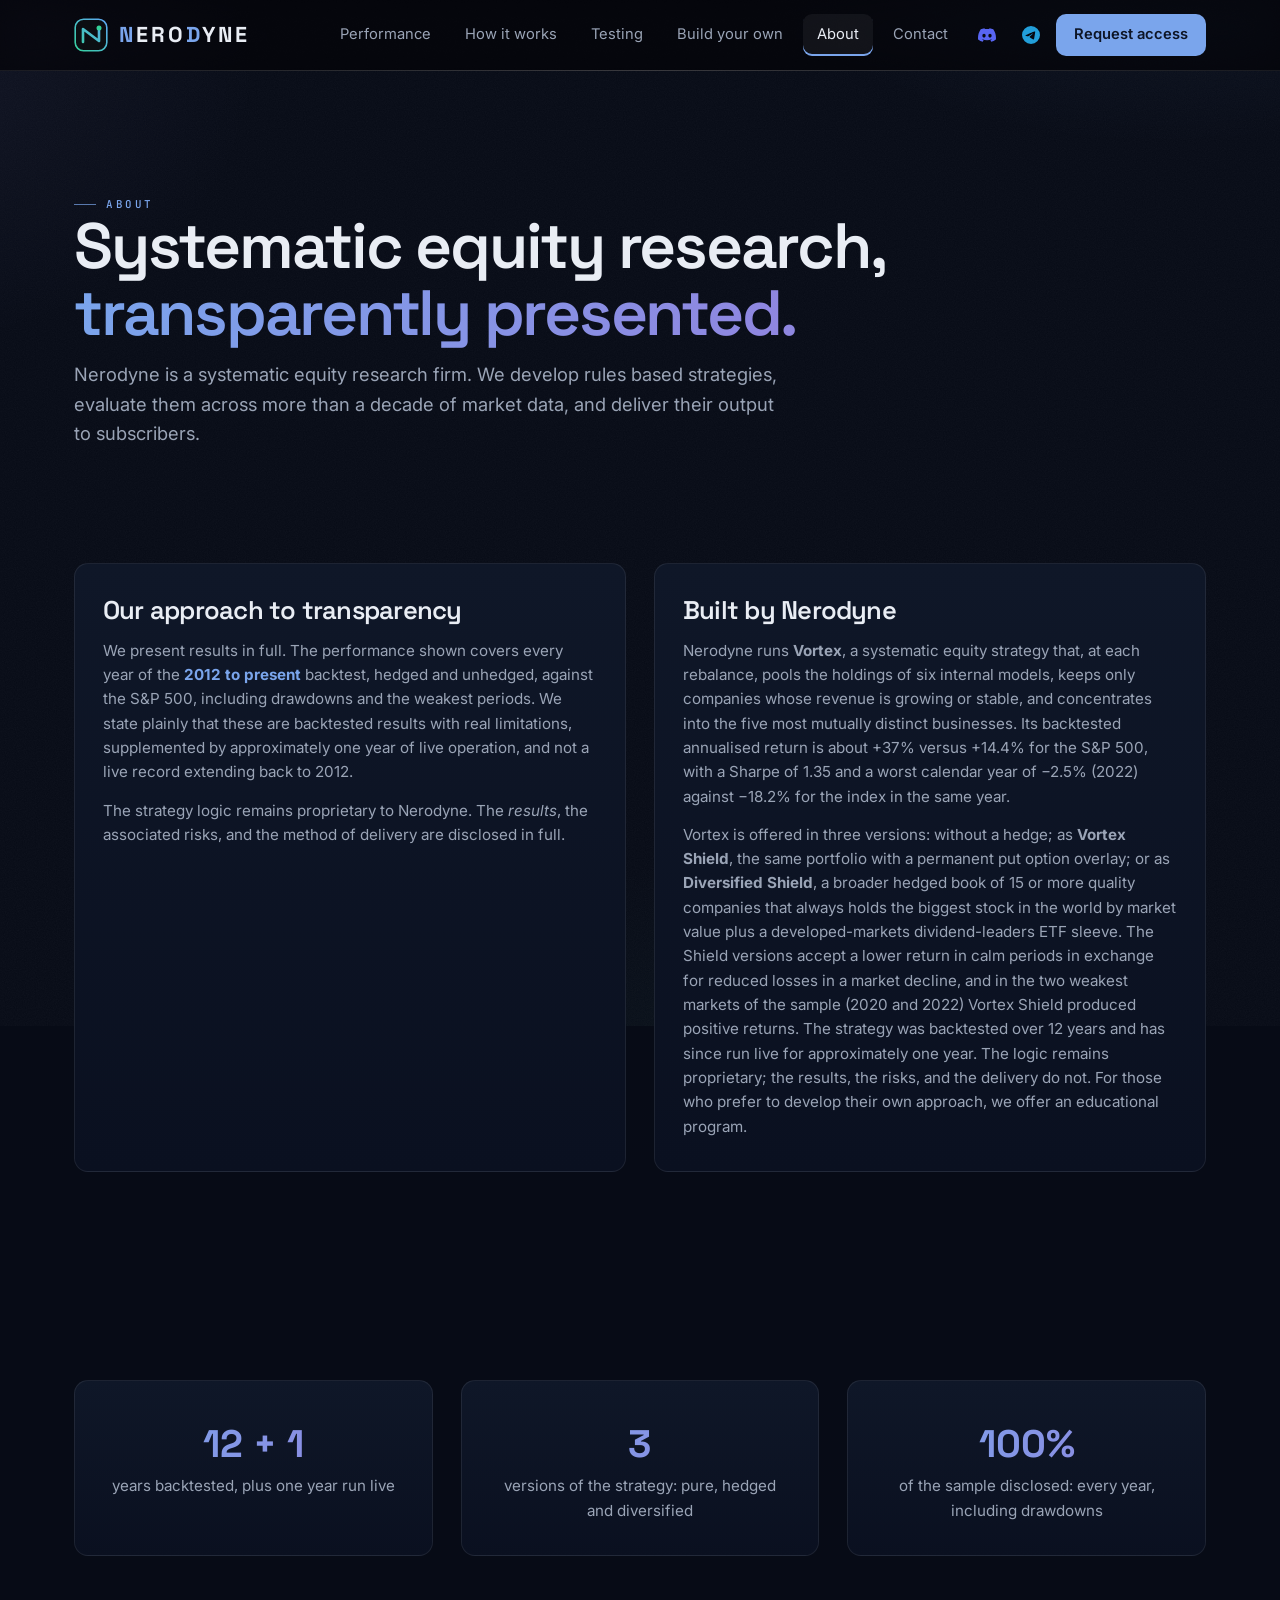
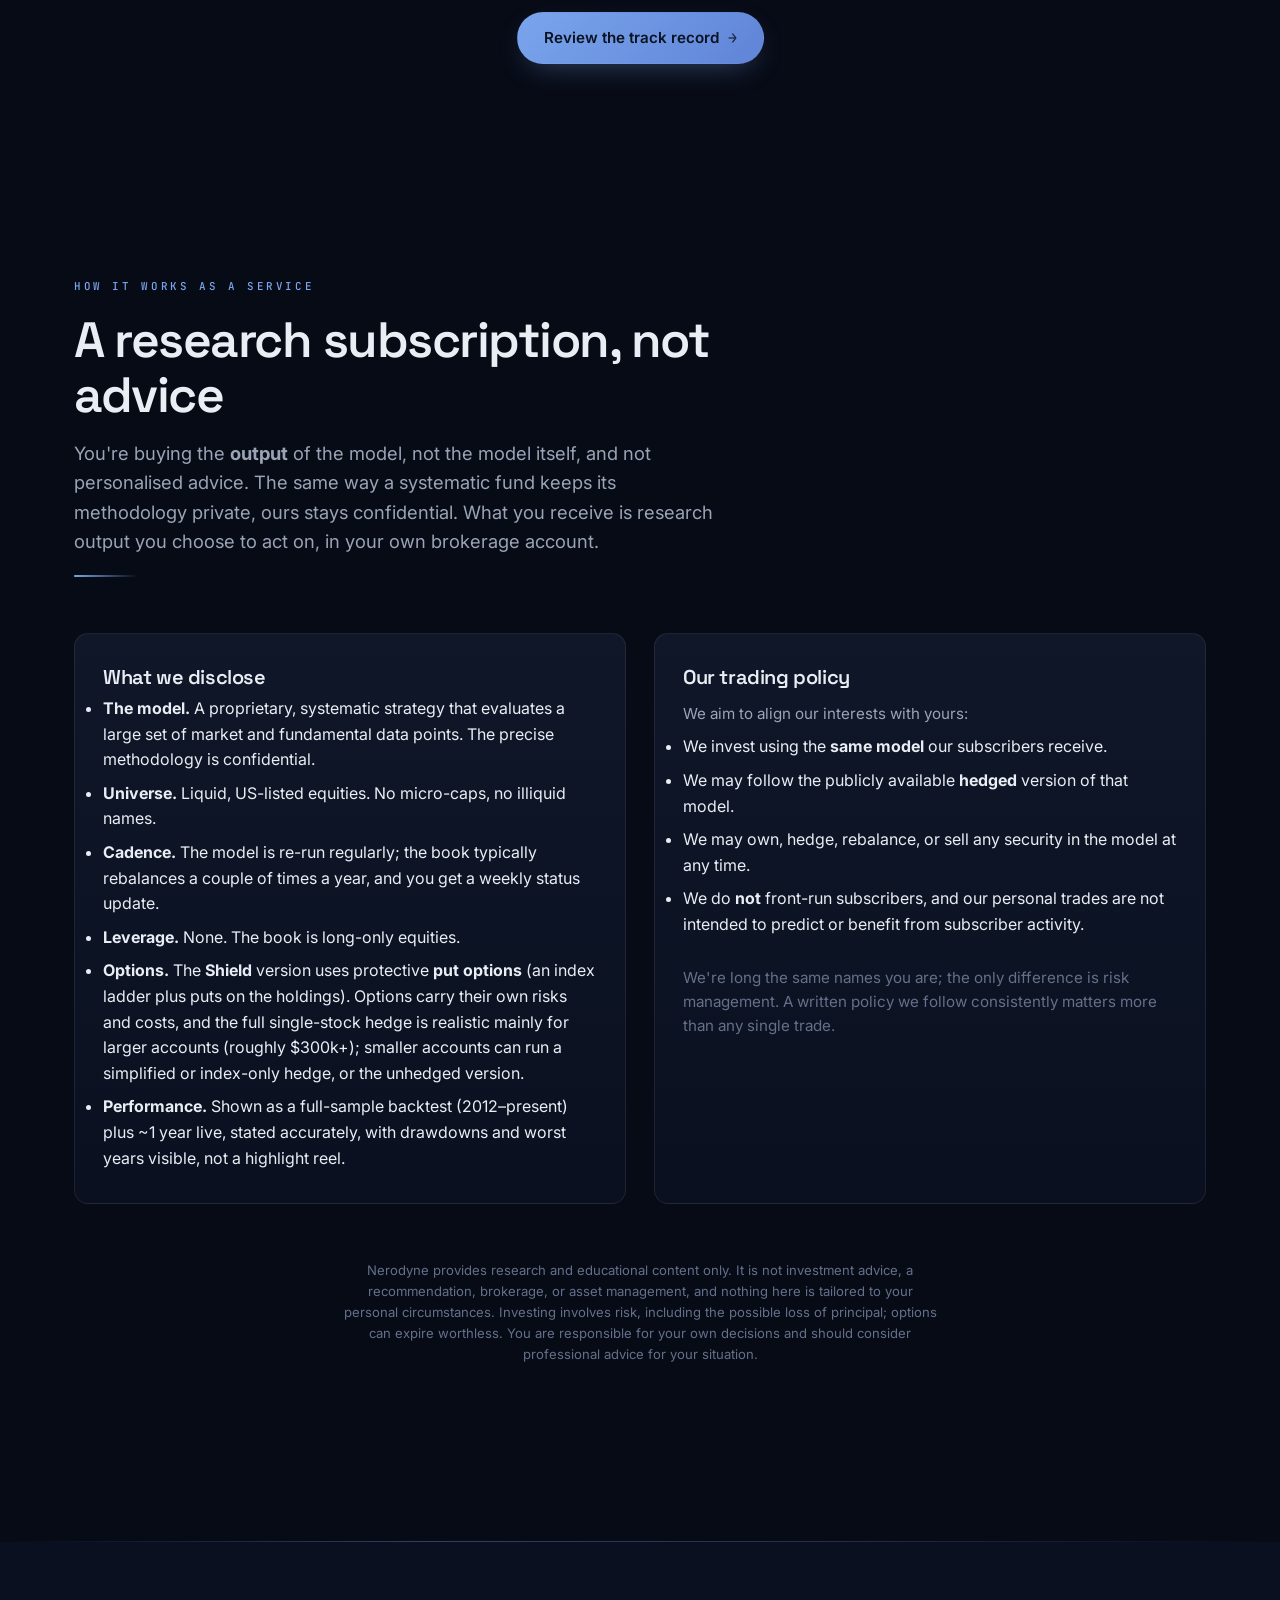
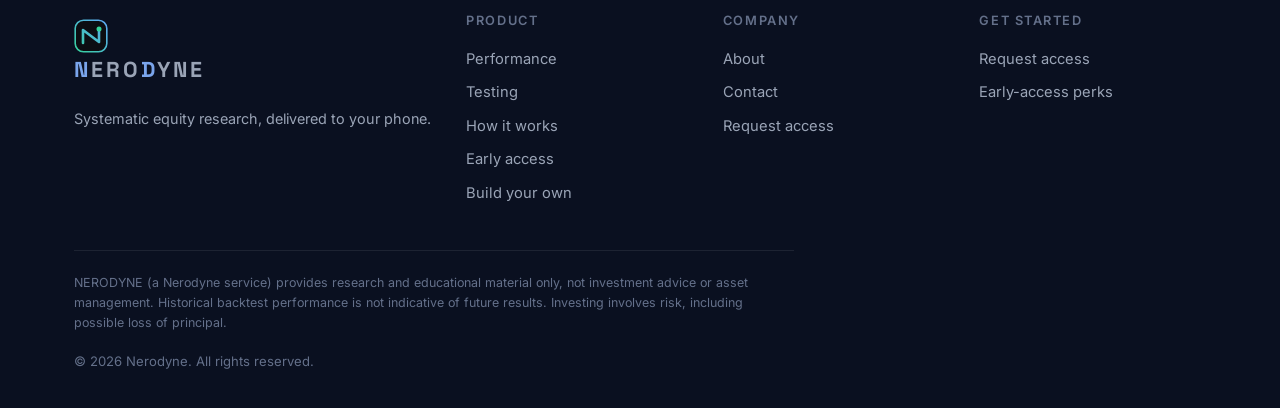
==== commit 3a4b3ab8: "3D fly-through: scroll dollies the camera through the homepage scenes; zoom reveals site-wide The he" ====
--- a/about.html
+++ b/about.html
@@ -6,7 +6,7 @@
 <title>About · NERODYNE</title>
 <link rel="preconnect" href="https://fonts.googleapis.com">
 <link href="https://fonts.googleapis.com/css2?family=Inter:wght@400;500;600&family=Space+Grotesk:wght@500;600;700&family=JetBrains+Mono:wght@400;500;600&display=swap" rel="stylesheet">
-<link rel="stylesheet" href="css/style-v4.css">
+<link rel="stylesheet" href="css/style-v6.css">
 <link rel="icon" href="assets/logo.svg">
 </head>
 <body>
@@ -100,6 +100,6 @@
     <p class="copyright">© <span data-year></span> Nerodyne. All rights reserved.</p>
   </div>
 </footer>
-<script src="js/main-v3.js"></script>
+<script src="js/main-v5.js"></script>
 </body>
 </html>
--- a/css/style-v6.css
+++ b/css/style-v6.css
@@ -0,0 +1,711 @@
+/* ===========================================================================
+   NERODYNE — systematic equity research website
+   Dark, restrained, professional. Muted teal/steel-blue/brass palette.
+   =========================================================================== */
+
+:root {
+  --bg:        #070b16;   /* deep space navy */
+  --bg-2:      #0a1020;
+  --panel:     #0f1728;
+  --panel-2:   #131d33;
+  --border:    rgba(255,255,255,.08);
+  --border-2:  rgba(255,255,255,.14);
+  --text:      #e9edf4;
+  --muted:     #9aa4b6;
+  --faint:     #64708a;
+  --accent:    #7aa5ec;   /* electric refined blue — brand / CTA / flagship line */
+  --accent-2:  #4cc4a6;  /* teal — hedged line */
+  --violet:    #8f86e0;   /* tertiary, gradients only */
+  --up:        #4db892;   /* positive numbers only */
+  --spy:       #6b7280;
+  --gold:      #c2a568;   /* muted brass */
+  --danger:    #d9808f;
+  --glow:      0 10px 34px rgba(0,0,0,.35);
+  --radius:    14px;
+  --radius-sm: 10px;
+  --maxw:      1180px;
+  --font:      'Inter', -apple-system, BlinkMacSystemFont, 'Segoe UI', Roboto, sans-serif;
+  --mono:      'JetBrains Mono', ui-monospace, 'SF Mono', Menlo, monospace;
+  --display:   'Space Grotesk', var(--font);
+}
+
+* { box-sizing: border-box; margin: 0; padding: 0; }
+html { scroll-behavior: smooth; overscroll-behavior: none; }
+body {
+  font-family: var(--font);
+  background: var(--bg);
+  color: var(--text);
+  line-height: 1.6;
+  -webkit-font-smoothing: antialiased;
+  overflow-x: hidden;
+  overscroll-behavior: none;
+}
+a { color: inherit; text-decoration: none; }
+img, svg { display: block; }
+/* horizontal padding only — must NOT zero out the vertical padding that `section` sets */
+.container { width: 100%; max-width: var(--maxw); margin: 0 auto; padding-inline: 24px; }
+
+/* ambient background — slow three-tone aurora mesh */
+body::before {
+  content: ""; position: fixed; inset: -14%; z-index: -2; pointer-events: none;
+  background:
+    radial-gradient(900px 620px at 82% -6%,  rgba(122,165,236,.10), transparent 55%),
+    radial-gradient(720px 560px at 4%  16%,  rgba(143,134,224,.07), transparent 52%),
+    radial-gradient(680px 520px at 60% 108%, rgba(76,196,166,.05),  transparent 55%),
+    url("data:image/svg+xml,%3Csvg xmlns='http://www.w3.org/2000/svg' width='160' height='160'%3E%3Cfilter id='n'%3E%3CfeTurbulence type='fractalNoise' baseFrequency='.9' numOctaves='2' stitchTiles='stitch'/%3E%3CfeColorMatrix type='saturate' values='0'/%3E%3C/filter%3E%3Crect width='100%25' height='100%25' filter='url(%23n)' opacity='.045'/%3E%3C/svg%3E");
+  background-repeat: no-repeat, no-repeat, no-repeat, repeat;
+  animation: mesh-drift 46s ease-in-out infinite alternate;
+}
+@keyframes mesh-drift {
+  0%   { transform: translate3d(0,0,0) scale(1); }
+  100% { transform: translate3d(-1.6%,1.2%,0) scale(1.04); }
+}
+/* very fine grid, fading out below the fold */
+body::after {
+  content: ""; position: fixed; inset: 0; z-index: -1; pointer-events: none; opacity: .35;
+  background-image:
+    linear-gradient(rgba(255,255,255,.018) 1px, transparent 1px),
+    linear-gradient(90deg, rgba(255,255,255,.018) 1px, transparent 1px);
+  background-size: 72px 72px;
+  -webkit-mask-image: radial-gradient(ellipse 90% 55% at 50% 0%, #000 20%, transparent 72%);
+          mask-image: radial-gradient(ellipse 90% 55% at 50% 0%, #000 20%, transparent 72%);
+}
+@media (prefers-reduced-motion: reduce) {
+  body::before, .phone, .gradient-text { animation: none !important; }
+  .ticker-track { animation: none !important; }
+  .reveal { opacity: 1 !important; transform: none !important; }
+  .hero-fx { display: none !important; }
+}
+
+/* ---------- typography ---------- */
+h1,h2,h3,h4 { font-family: var(--display); font-weight: 600; line-height: 1.12; letter-spacing: -.02em; }
+h1 { font-size: clamp(2.6rem, 6.4vw, 4.9rem); line-height: 1.04; letter-spacing: -.035em; }
+h2 { font-size: clamp(1.9rem, 4.2vw, 3.1rem); letter-spacing: -.03em; }
+h3 { font-size: 1.25rem; }
+p  { color: var(--muted); }
+.eyebrow {
+  font-family: var(--mono); text-transform: uppercase; letter-spacing: .24em;
+  font-size: .68rem; color: var(--accent); font-weight: 500;
+  display: inline-flex; align-items: center; gap: 10px;
+}
+.eyebrow::before { content: ""; width: 22px; height: 1px; background: var(--accent); opacity: .7; }
+.section-head.center .eyebrow::after { content: ""; width: 22px; height: 1px; background: var(--accent); opacity: .7; }
+.lead { font-size: 1.15rem; color: var(--muted); max-width: 60ch; }
+.gradient-text {
+  background: linear-gradient(110deg, var(--accent), var(--violet) 45%, var(--accent-2) 90%);
+  background-size: 220% auto;
+  -webkit-background-clip: text; background-clip: text; color: transparent;
+  animation: text-sheen 14s ease-in-out infinite alternate;
+}
+@keyframes text-sheen { from { background-position: 0% center; } to { background-position: 100% center; } }
+
+/* ---------- header / nav ---------- */
+.site-header {
+  position: sticky; top: 0; z-index: 100;
+  backdrop-filter: blur(14px);
+  background: rgba(7,8,10,.72);
+  border-bottom: 1px solid var(--border);
+}
+.nav { display: flex; align-items: center; justify-content: space-between; height: 70px; }
+.logo { display: flex; align-items: center; gap: 11px; }
+.logo .mark { width: 34px; height: 34px; }
+.logo .word { font-family: var(--display); font-weight: 700; font-size: 1.35rem; letter-spacing: .14em; }
+.logo .word b { color: var(--accent); font-weight: 700; }
+.logo small { display:block; font-size:.55rem; letter-spacing:.34em; color: var(--faint); margin-top:-3px; }
+
+.nav-links { display: flex; align-items: center; gap: 6px; }
+.nav-links a {
+  padding: 9px 14px; border-radius: 9px; font-size: .92rem; color: var(--muted);
+  transition: color .2s, background .2s;
+}
+.nav-links a:hover, .nav-links a.active { color: var(--text); background: rgba(255,255,255,.05); }
+.nav-cta {
+  background: var(--accent) !important; color: #0d1526 !important; font-weight: 600;
+  padding: 9px 18px !important; border-radius: 10px !important;
+}
+.nav-cta:hover { filter: brightness(1.06); }
+.nav-social { display: inline-flex; align-items: center; justify-content: center; width: 38px; height: 38px; padding: 0 !important; border-radius: 9px; }
+.nav-social svg { width: 18px; height: 18px; display: block; }
+.nav-social.discord { color: #5865F2 !important; }
+.nav-social.telegram { color: #229ED9 !important; }
+.nav-social:hover { background: rgba(255,255,255,.06) !important; }
+.nav-social.discord:hover { color: #7782f7 !important; }
+.nav-social.telegram:hover { color: #3eb0e6 !important; }
+.hamburger { display: none; background: none; border: 0; color: var(--text); cursor: pointer; padding: 8px; }
+
+/* ---------- buttons ---------- */
+.btn {
+  display: inline-flex; align-items: center; gap: 9px; cursor: pointer;
+  font-family: var(--font); font-weight: 600; font-size: .95rem;
+  padding: 13px 26px; border-radius: 999px; border: 1px solid transparent; transition: .2s;
+}
+.btn-primary {
+  background: linear-gradient(135deg, var(--accent), #6287d9 90%);
+  color: #0b1322;
+  box-shadow: 0 10px 30px -12px rgba(122,165,236,.45);
+  transition: transform .25s cubic-bezier(.16,1,.3,1), box-shadow .25s, filter .2s;
+}
+.btn-primary:hover { transform: translateY(-2px); filter: brightness(1.07);
+  box-shadow: 0 16px 40px -12px rgba(122,165,236,.55); }
+.btn-primary:active { transform: translateY(0); }
+.btn-ghost { background: transparent; border-color: var(--border-2); color: var(--text); }
+.btn-ghost:hover { background: rgba(255,255,255,.05); border-color: var(--accent); }
+.btn-lg { padding: 16px 30px; font-size: 1.02rem; }
+.btn svg { flex: none; width: 18px; height: 18px; }
+
+/* ---------- sections ---------- */
+section { padding: 104px 0; }
+.section-head { max-width: 640px; margin-bottom: 56px; }
+.section-head.center { margin-left: auto; margin-right: auto; text-align: center; }
+.section-head h2 { margin: 14px 0 16px; }
+
+/* ---------- hero ---------- */
+.hero { padding-block: 70px 40px; }
+.hero-grid { display: grid; grid-template-columns: 1.05fr 1fr; gap: 56px; align-items: center; }
+.hero h1 { margin: 18px 0 20px; }
+.hero .lead { margin-bottom: 30px; }
+.hero-cta { display: flex; gap: 14px; flex-wrap: wrap; }
+.hero-stats { display: flex; gap: 34px; margin-top: 42px; flex-wrap: wrap; }
+.hero-stats .stat { border-top: 1px solid var(--border-2); padding-top: 14px; min-width: 148px; }
+.hero-stats .stat .num { font-family: var(--mono); font-size: 1.75rem; font-weight: 600; color: var(--text); letter-spacing: -.02em; }
+.hero-stats .stat .num.up { color: var(--up); }
+.hero-stats .stat .lbl { font-family: var(--mono); font-size: .66rem; color: var(--faint); text-transform: uppercase; letter-spacing: .14em; margin-top: 4px; }
+
+/* chart panel */
+.panel {
+  background: linear-gradient(180deg, var(--panel), var(--bg-2));
+  border: 1px solid var(--border); border-radius: var(--radius); padding: 22px;
+}
+.chart-card { position: relative; box-shadow: 0 30px 80px -40px rgba(0,0,0,.9); }
+.chart-card .chart-head { display: flex; justify-content: space-between; align-items: flex-start; margin-bottom: 12px; }
+.chart-card .chart-head .t { font-family: var(--display); font-weight: 600; }
+.live-dot {
+  display:inline-flex; align-items:center; gap:7px; font-size:.74rem; color: var(--accent);
+  text-transform: uppercase; letter-spacing: .12em;
+}
+.live-dot::before { content:""; width:8px; height:8px; border-radius:50%; background: var(--accent);
+  box-shadow: 0 0 0 0 rgba(109,151,211,.5); animation: pulse 2s infinite; }
+@keyframes pulse { 0%{box-shadow:0 0 0 0 rgba(109,151,211,.45);} 70%{box-shadow:0 0 0 9px rgba(109,151,211,0);} 100%{box-shadow:0 0 0 0 rgba(109,151,211,0);} }
+.chart-wrap { position: relative; height: 340px; }
+.chart-meta { display:flex; justify-content: space-between; margin-top: 12px; font-family: var(--mono); font-size: .72rem; color: var(--faint); }
+
+/* ---------- model cards / scroller ---------- */
+.models-scroller {
+  display: grid; grid-auto-flow: column; grid-auto-columns: minmax(340px, 1fr);
+  gap: 22px; overflow-x: auto; padding: 6px 4px 24px; scroll-snap-type: x mandatory;
+  scrollbar-width: thin; scrollbar-color: var(--border-2) transparent;
+}
+.models-scroller::-webkit-scrollbar { height: 8px; }
+.models-scroller::-webkit-scrollbar-thumb { background: var(--border-2); border-radius: 8px; }
+.model-card { scroll-snap-align: center; display: flex; flex-direction: column; gap: 16px; }
+.model-card .mc-head { display: flex; align-items: center; justify-content: space-between; }
+.model-card .mc-name { font-family: var(--display); font-size: 1.5rem; font-weight: 700; }
+.model-card .mc-tag { font-family: var(--mono); font-size: .72rem; color: var(--faint); letter-spacing: .02em; }
+.badge { font-family: var(--mono); font-size:.62rem; letter-spacing:.14em; text-transform:uppercase; padding:4px 10px; border-radius:999px;
+  background: rgba(194,165,104,.12); color: var(--gold); border: 1px solid rgba(194,165,104,.28); }
+
+.toggle {
+  display: inline-flex; background: var(--bg); border: 1px solid var(--border); border-radius: 999px; padding: 3px;
+}
+.toggle button {
+  border: 0; background: transparent; color: var(--muted); cursor: pointer; font-family: var(--font);
+  font-family: var(--mono); font-weight: 500; font-size: .72rem; text-transform: uppercase; letter-spacing: .06em;
+  padding: 6px 14px; border-radius: 999px; transition: .2s;
+}
+.toggle button.active { background: var(--accent); color: #0d1526; }
+.toggle button.active.hedged { background: var(--accent-2); color: #0d1526; }
+
+.mc-spark { height: 90px; position: relative; }
+.stat-grid { display: grid; grid-template-columns: 1fr 1fr; gap: 1px; background: var(--border); border-radius: var(--radius-sm); overflow: hidden; }
+.stat-grid .cell { background: var(--panel-2); padding: 13px 15px; }
+.stat-grid .cell .v { font-family: var(--mono); font-size: 1.22rem; font-weight: 600; letter-spacing: -.02em; }
+.stat-grid .cell .v.up { color: var(--up); } .stat-grid .cell .v.down { color: var(--danger); }
+.stat-grid .cell .k { font-family: var(--mono); font-size: .64rem; color: var(--faint); text-transform: uppercase; letter-spacing: .1em; }
+
+/* ---------- feature grid ---------- */
+.grid-3 { display: grid; grid-template-columns: repeat(3, 1fr); gap: 28px; }
+.grid-2 { display: grid; grid-template-columns: repeat(2, 1fr); gap: 28px; }
+.feature { padding: 32px 28px; }
+.feature .ic { width: 44px; height: 44px; border-radius: 12px; display: grid; place-items: center; margin-bottom: 18px;
+  background: rgba(109,151,211,.09); color: var(--accent); border: 1px solid rgba(109,151,211,.22);
+  font-size: 1.1rem; transition: background .3s; }
+.feature:hover .ic { background: rgba(109,151,211,.14); }
+.feature h3 { margin-bottom: 8px; }
+.feature p { font-size: .95rem; }
+
+/* steps */
+.steps { counter-reset: step; display: grid; gap: 18px; }
+.step { display: grid; grid-template-columns: 54px 1fr; gap: 20px; align-items: start; padding: 22px; }
+.step .n { counter-increment: step; width: 46px; height: 46px; border-radius: 50%; display: grid; place-items: center;
+  font-family: var(--display); font-weight: 700; color: var(--accent); border: 1px solid var(--accent); }
+.step .n::before { content: counter(step); }
+
+/* ---------- pricing ---------- */
+.price-cards { display: grid; grid-template-columns: repeat(3,1fr); gap: 22px; align-items: stretch; }
+.price-card { padding: 30px; display: flex; flex-direction: column; gap: 16px; position: relative; }
+.price-card.featured { border-color: var(--accent); box-shadow: var(--glow); }
+.price-card .amt { font-family: var(--display); font-size: 2.6rem; font-weight: 700; }
+.price-card .amt span { font-size: 1rem; color: var(--faint); font-weight: 400; }
+.price-card ul { list-style: none; display: grid; gap: 10px; margin: 4px 0; }
+.price-card li { font-size: .92rem; color: var(--muted); display: flex; gap: 10px; }
+.price-card li::before { content: "✓"; color: var(--accent); font-weight: 700; }
+.price-card li.not-included { color: var(--faint); text-decoration: line-through; text-decoration-color: rgba(251,113,133,.5); }
+.price-card li.not-included::before { content: "✗"; color: var(--danger); font-weight: 700; text-decoration: none; }
+.price-card .save { font-size: .8rem; color: var(--gold); }
+
+/* ---------- tables ---------- */
+.tbl { width: 100%; border-collapse: collapse; font-size: .92rem; }
+.tbl th, .tbl td { text-align: right; padding: 13px 14px; border-bottom: 1px solid var(--border); }
+.tbl th:first-child, .tbl td:first-child { text-align: left; }
+.tbl th { font-family: var(--mono); color: var(--faint); font-weight: 500; text-transform: uppercase; font-size: .66rem; letter-spacing: .1em; }
+.tbl td.up { color: var(--up); } .tbl td.down { color: var(--danger); }
+.tbl tr:hover td { background: rgba(255,255,255,.02); }
+
+/* ---------- forms ---------- */
+.form { display: grid; gap: 16px; max-width: 520px; }
+.form label { font-size: .85rem; color: var(--muted); display: grid; gap: 7px; }
+.form input, .form select, .form textarea {
+  background: var(--bg); border: 1px solid var(--border-2); color: var(--text);
+  padding: 13px 15px; border-radius: 10px; font-family: var(--font); font-size: .95rem; width: 100%;
+}
+.form input:focus, .form select:focus, .form textarea:focus { outline: none; border-color: var(--accent); }
+.radio-row { display: flex; gap: 12px; flex-wrap: wrap; }
+.email-card { background: var(--bg); border: 1px solid var(--border-2); border-radius: var(--radius-sm); padding: 22px; }
+.note { font-size: .82rem; color: var(--faint); }
+
+/* ---------- misc ---------- */
+.reveal { opacity: 0; transform: translateY(22px); transition: opacity .7s ease, transform .7s ease; }
+.reveal.in { opacity: 1; transform: none; }
+.pill { display:inline-block; font-size:.74rem; color:var(--muted); border:1px solid var(--border-2);
+  padding:5px 12px; border-radius:999px; }
+.divider { height:1px; background: var(--border); margin: 0 auto; max-width: var(--maxw); }
+.center { text-align: center; }
+.mt-s{margin-top:14px}.mt-m{margin-top:28px}.mt-l{margin-top:56px}
+
+/* page hero (inner pages) */
+.page-hero { padding-block: 64px 30px; }
+.page-hero h1 { font-size: clamp(2rem,5vw,3.2rem); margin-bottom: 14px; }
+
+/* CTA band */
+.cta-band { background: linear-gradient(120deg, rgba(109,151,211,.07), rgba(76,189,160,.05));
+  border: 1px solid var(--border); border-radius: 22px; padding: 72px 54px; text-align: center; }
+
+/* ---------- footer ---------- */
+.site-footer { border-top: 1px solid var(--border); padding: 72px 0 36px; margin-top: 72px; background: var(--bg-2); }
+.footer-grid { display: grid; grid-template-columns: 1.6fr 1fr 1fr 1fr; gap: 30px; }
+.footer-grid h4 { font-size: .8rem; text-transform: uppercase; letter-spacing: .12em; color: var(--faint); margin-bottom: 14px; font-family: var(--font); }
+.footer-grid a { display: block; color: var(--muted); font-size: .92rem; padding: 5px 0; }
+.footer-grid a:hover { color: var(--accent); }
+.disclaimer { font-size: .78rem; color: var(--faint); border-top: 1px solid var(--border); margin-top: 40px; padding-top: 22px; max-width: 90ch; }
+.copyright { color: var(--faint); font-size: .82rem; margin-top: 18px; }
+
+/* ===========================================================================
+   HIGH-END VISUAL LAYER — added in redesign
+   =========================================================================== */
+
+/* gradient hairline that sits under the sticky header — kept neutral */
+.site-header { position: sticky; }
+.site-header::after {
+  content:""; position:absolute; left:0; right:0; bottom:-1px; height:1px;
+  background: linear-gradient(90deg, transparent, rgba(255,255,255,.14), transparent);
+}
+
+/* ---------- ticker tape ---------- */
+.ticker {
+  border-top: 1px solid var(--border); border-bottom: 1px solid var(--border);
+  background: rgba(12,14,18,.6); overflow: hidden; padding: 11px 0;
+  -webkit-mask-image: linear-gradient(90deg, transparent, #000 6%, #000 94%, transparent);
+          mask-image: linear-gradient(90deg, transparent, #000 6%, #000 94%, transparent);
+}
+.ticker-track { display: inline-flex; gap: 38px; white-space: nowrap; animation: marquee 38s linear infinite; will-change: transform; }
+.ticker:hover .ticker-track { animation-play-state: paused; }
+.ticker .ti { font-family: var(--display); font-size: .92rem; letter-spacing: .02em; color: var(--muted); display:inline-flex; gap:9px; align-items:center; }
+.ticker .ti b { color: var(--text); font-weight: 600; }
+.ticker .ti .up { color: var(--up); } .ticker .ti .down { color: var(--danger); }
+.ticker .ti::before { content:"›"; color: var(--faint); }
+@keyframes marquee { from { transform: translateX(0); } to { transform: translateX(-50%); } }
+
+.hero { position: relative; }
+
+/* big animated counters */
+.num.count, .stat .num { font-variant-numeric: tabular-nums; }
+
+/* ---------- panels ---------- */
+.panel { position: relative; transition: transform .3s ease, border-color .3s, box-shadow .3s; }
+.panel.glow { border-color: transparent; background:
+  linear-gradient(170deg, var(--panel), var(--bg-2)) padding-box,
+  linear-gradient(140deg, rgba(109,151,211,.28), rgba(76,189,160,.2) 60%, rgba(255,255,255,.06)) border-box;
+  border: 1px solid transparent; }
+.feature:hover, .price-card:hover, .model-card:hover {
+  transform: translateY(-3px);
+  border-color: var(--border-2);
+  box-shadow: 0 18px 48px -24px rgba(0,0,0,.7);
+}
+
+/* ---------- phone mockup (shows a real signal alert) ---------- */
+.phone-wrap { display:flex; justify-content:center; perspective: 1400px; }
+.phone {
+  width: 300px; max-width: 86vw; border-radius: 38px; padding: 14px;
+  background: linear-gradient(165deg, #1b2027, #0d1016); border: 1px solid var(--border-2);
+  box-shadow: 0 40px 90px -40px rgba(0,0,0,.85), inset 0 0 0 2px rgba(255,255,255,.03);
+  transform: rotateY(-7deg) rotateX(3deg); transition: transform .5s ease;
+}
+.phone-wrap { animation: phone-float 7s ease-in-out infinite; }
+@keyframes phone-float {
+  0%, 100% { transform: translateY(0); }
+  50%      { transform: translateY(-12px); }
+}
+.phone:hover { transform: rotateY(-2deg) rotateX(1deg); }
+.phone .screen { background: var(--bg); border-radius: 26px; padding: 16px 14px; min-height: 480px; overflow:hidden; }
+.phone .notch { width: 42%; height: 6px; border-radius: 999px; background: #2a2f38; margin: 2px auto 16px; }
+.phone .app-top { display:flex; align-items:center; gap:9px; padding-bottom:12px; border-bottom:1px solid var(--border); margin-bottom:14px; }
+.phone .app-top .av { width:30px; height:30px; border-radius:9px; background: var(--accent); color:#0d1526; display:grid; place-items:center; font-family:var(--display); font-weight:700; }
+.phone .app-top .nm { font-weight:600; font-size:.9rem; } .phone .app-top .st { font-size:.7rem; color:var(--accent); }
+.bubble {
+  background: var(--panel-2); border:1px solid var(--border); border-radius: 14px; border-top-left-radius:4px;
+  padding: 13px 14px; margin-bottom: 12px; font-size: .82rem; line-height:1.5; animation: pop .5s both;
+}
+.bubble .bh { font-family:var(--display); font-weight:700; color: var(--accent); margin-bottom:6px; letter-spacing:.02em; }
+.bubble.b2 .bh { color: var(--accent-2); }
+.bubble code, .bubble .row { font-family: ui-monospace, 'SF Mono', Menlo, monospace; color: var(--text); }
+.bubble .row { display:flex; justify-content:space-between; padding:2px 0; color: var(--muted); align-items:center; }
+.bubble .row b { color: var(--text); }
+/* ticker name hidden behind a blur — the weight/size stays readable. */
+.bubble .tk { filter: blur(5px); -webkit-user-select: none; user-select: none; color: var(--text); }
+.bubble .locked { display:inline-flex; align-items:center; gap:6px; }
+.bubble .time { color: var(--faint); font-size:.7rem; text-align:right; margin-top:6px; }
+@keyframes pop { from { opacity:0; transform: translateY(10px) scale(.98); } to { opacity:1; transform:none; } }
+
+/* ---------- compare bars (model vs SPY) ---------- */
+.bars { display:grid; gap:14px; }
+.bar-row { display:grid; grid-template-columns: 92px 1fr 76px; align-items:center; gap:14px; }
+.bar-row .lab { font-size:.85rem; color: var(--muted); font-weight:600; }
+.bar-track { height: 12px; border-radius: 999px; background: var(--bg); border:1px solid var(--border); overflow:hidden; }
+.bar-fill { height:100%; width:0; border-radius:999px; transition: width 1.3s cubic-bezier(.2,.8,.2,1);
+  background: linear-gradient(90deg, var(--accent), var(--accent-2)); }
+.bar-fill.spy { background: var(--spy); }
+.bar-row .val { font-family: var(--display); font-weight:700; text-align:right; font-size:.95rem; }
+
+/* ---------- section heading flourish ---------- */
+.section-head .eyebrow { display:inline-block; }
+.kicker-line { width:46px; height:3px; border-radius:3px; background:linear-gradient(90deg,var(--accent),var(--accent-2)); margin:18px 0 0; }
+.section-head.center .kicker-line { margin-inline:auto; }
+
+/* badges variants */
+.badge.green { background: rgba(76,189,160,.12); color: var(--accent); border-color: rgba(76,189,160,.28); }
+.badge.blue  { background: rgba(125,157,217,.12); color: var(--accent-2); border-color: rgba(125,157,217,.28); }
+
+/* reveal — content approaches from depth: scale + blur zoom-in */
+.reveal { opacity:0; transform:scale(.93); filter:blur(10px);
+  transition: opacity .75s cubic-bezier(.16,1,.3,1), transform .75s cubic-bezier(.16,1,.3,1), filter .75s ease; }
+.reveal.in { opacity:1; transform:none; filter:blur(0); }
+.reveal[data-d="1"]{ transition-delay:.06s } .reveal[data-d="2"]{ transition-delay:.12s }
+.reveal[data-d="3"]{ transition-delay:.18s } .reveal[data-d="4"]{ transition-delay:.24s }
+.reveal[data-d="5"]{ transition-delay:.3s }
+
+/* ---------- responsive ---------- */
+@media (max-width: 920px) {
+  .phone { transform: none; }
+  .hero-grid, .grid-3, .grid-2, .price-cards, .footer-grid { grid-template-columns: 1fr; }
+  .nav-links { position: fixed; inset: 70px 0 auto 0; flex-direction: column; align-items: stretch;
+    background: var(--bg-2); border-bottom: 1px solid var(--border); padding: 14px; gap: 4px;
+    transform: translateY(-130%); transition: transform .3s; }
+  .nav-links.open { transform: none; }
+  .nav-links a { padding: 13px; }
+  .hamburger { display: block; }
+  .price-cards { gap: 16px; }
+  .footer-grid { gap: 10px; }
+}
+
+/* ===========================================================================
+   PREMIUM POLISH LAYER
+   =========================================================================== */
+
+/* ── page load ── */
+@keyframes page-in { from { opacity:0; } to { opacity:1; } }
+body { animation: page-in .6s ease both; }
+
+/* ── custom thin scrollbar ── */
+::-webkit-scrollbar { width:4px; }
+::-webkit-scrollbar-track { background:transparent; }
+::-webkit-scrollbar-thumb { background:rgba(255,255,255,.13); border-radius:2px; }
+::-webkit-scrollbar-thumb:hover { background:rgba(255,255,255,.25); }
+* { scrollbar-width:thin; scrollbar-color:rgba(255,255,255,.13) transparent; }
+
+/* ── header glass upgrade ── */
+.site-header {
+  backdrop-filter:blur(22px) saturate(1.9);
+  -webkit-backdrop-filter:blur(22px) saturate(1.9);
+  background:rgba(4,5,10,.78);
+}
+
+/* ── kicker line ── */
+.kicker-line {
+  width:64px; height:2px; border-radius:2px;
+  background:linear-gradient(90deg, var(--accent), transparent);
+}
+
+/* ── nav active line ── */
+.nav-links a.active { box-shadow:inset 0 -2px 0 var(--accent); }
+
+/* ── badge colours ── */
+.badge { background:rgba(194,165,104,.12); color:var(--gold); border-color:rgba(194,165,104,.28); }
+.badge.green { background:rgba(76,189,160,.12); color:var(--accent); border-color:rgba(76,189,160,.28); }
+.badge.blue  { background:rgba(125,157,217,.12); color:var(--accent-2); border-color:rgba(125,157,217,.28); }
+
+/* ── price card featured ring ── */
+.price-card.featured { border-color:rgba(109,151,211,.4); box-shadow:0 14px 40px -24px rgba(0,0,0,.6); }
+
+/* ── model card description ── */
+.model-card .mc-desc { font-size:.9rem; color:var(--muted); line-height:1.55; margin:0; }
+
+
+/* ===========================================================================
+   FUTURIST LAYER — pointer-lit borders, hero constellation, scroll progress
+   =========================================================================== */
+
+/* content layering (header keeps its own sticky positioning) */
+section, footer { position: relative; z-index: 1; }
+
+/* scroll progress hairline under the header */
+.scroll-progress {
+  position: fixed; top: 0; left: 0; height: 2px; width: 0; z-index: 200;
+  background: linear-gradient(90deg, var(--accent), var(--violet) 60%, var(--accent-2));
+  box-shadow: 0 0 12px rgba(122,165,236,.55);
+  pointer-events: none;
+}
+
+/* pointer-lit border on panels — light traces the edge, never fills the card */
+.panel::after {
+  content: ""; position: absolute; inset: -1px; border-radius: inherit; padding: 1px;
+  background: radial-gradient(280px circle at var(--mx,-300px) var(--my,-300px),
+              rgba(122,165,236,.55), rgba(143,134,224,.25) 45%, transparent 70%);
+  -webkit-mask: linear-gradient(#000 0 0) content-box, linear-gradient(#000 0 0);
+  -webkit-mask-composite: xor; mask-composite: exclude;
+  opacity: 0; transition: opacity .35s; pointer-events: none;
+}
+.panel:hover::after { opacity: 1; }
+
+/* hero constellation canvas */
+.hero-fx { position: absolute; inset: 0; z-index: 0; pointer-events: none; opacity: .55; }
+.hero-grid { position: relative; z-index: 1; }
+
+/* hero chart panel: ambient bloom */
+.chart-card { box-shadow: 0 30px 80px -40px rgba(0,0,0,.9), 0 0 90px -30px rgba(122,165,236,.18); }
+
+/* stat cells: quiet lift on hover */
+.stat-grid .cell { transition: background .25s; }
+.stat-grid .cell:hover { background: #182541; }
+
+/* nav links: sliding underline */
+.nav-links a { position: relative; }
+.nav-links a:not(.nav-cta):not(.nav-social)::after {
+  content: ""; position: absolute; left: 14px; right: 14px; bottom: 6px; height: 1.5px;
+  background: linear-gradient(90deg, var(--accent), var(--accent-2));
+  transform: scaleX(0); transform-origin: left; transition: transform .3s cubic-bezier(.16,1,.3,1);
+}
+.nav-links a:not(.nav-cta):not(.nav-social):hover::after { transform: scaleX(1); }
+
+/* selection + focus */
+::selection { background: rgba(122,165,236,.35); color: var(--text); }
+:focus-visible { outline: 2px solid var(--accent); outline-offset: 2px; border-radius: 4px; }
+
+/* footer hairline */
+.site-footer { border-top: 1px solid transparent; background:
+  linear-gradient(var(--bg-2), var(--bg-2)) padding-box,
+  linear-gradient(90deg, transparent, rgba(122,165,236,.35), rgba(143,134,224,.25), transparent) border-box; }
+
+@media (prefers-reduced-motion: reduce) {
+  .scroll-progress { display: none; }
+  .panel::after { display: none; }
+}
+
+
+/* ===========================================================================
+   MODERN PASS — terminal chart frame, bento grid, picker, arrow CTAs
+   =========================================================================== */
+
+/* primary CTAs get a nudging arrow */
+.btn-primary::after { content: "→"; font-family: var(--mono); opacity: .85;
+  transition: transform .25s cubic-bezier(.16,1,.3,1); }
+.btn-primary:hover::after { transform: translateX(4px); }
+
+/* terminal window bar on the hero chart */
+.term-bar { display: flex; align-items: center; gap: 7px; margin: -4px 0 14px; }
+.term-bar span { width: 9px; height: 9px; border-radius: 50%; background: var(--border-2); }
+.term-bar span:nth-child(1) { background: rgba(217,128,143,.55); }
+.term-bar span:nth-child(2) { background: rgba(194,165,104,.55); }
+.term-bar span:nth-child(3) { background: rgba(77,184,146,.55); }
+.term-bar em { font-family: var(--mono); font-style: normal; font-size: .68rem;
+  letter-spacing: .12em; color: var(--faint); margin-left: 8px; text-transform: uppercase; }
+
+/* hero chart range selector */
+.range-row { display: flex; justify-content: flex-end; margin-top: 10px; }
+
+/* bento layout for the feature grid */
+.bento .feature:nth-child(1) { grid-column: span 2; }
+.bento .feature:nth-child(6) { grid-column: 1 / -1; display: grid;
+  grid-template-columns: 1fr 2fr; gap: 6px 28px; align-items: center; }
+.bento .feature:nth-child(6) h3 { margin: 0; }
+.bento .feature:nth-child(6) p { grid-column: 2; grid-row: 1; }
+@media (max-width: 920px) {
+  .bento .feature:nth-child(1), .bento .feature:nth-child(6) { grid-column: auto; display: block; }
+}
+
+/* risk-profile picker */
+.picker { display: flex; gap: 10px; flex-wrap: wrap; margin-bottom: 26px; }
+.picker button {
+  font-family: var(--mono); font-size: .74rem; letter-spacing: .08em; text-transform: uppercase;
+  color: var(--muted); background: transparent; border: 1px solid var(--border-2);
+  border-radius: 999px; padding: 9px 18px; cursor: pointer; transition: .25s;
+}
+.picker button:hover { color: var(--text); border-color: var(--accent); }
+.picker button.active { color: #0d1526; background: var(--accent); border-color: var(--accent); }
+
+/* picked model card highlight */
+.model-card { transition: transform .3s ease, border-color .3s, box-shadow .3s; }
+.model-card.picked { border-color: rgba(122,165,236,.55);
+  box-shadow: 0 24px 60px -28px rgba(0,0,0,.8), 0 0 0 1px rgba(122,165,236,.35), 0 0 44px -18px rgba(122,165,236,.45); }
+
+
+/* investment calculator */
+.calc-row { display: flex; align-items: center; gap: 18px; flex-wrap: wrap; margin: 14px 0 18px; }
+.calc-row label { font-size: .9rem; color: var(--muted); }
+.calc-input { display: inline-flex; align-items: center; gap: 8px;
+  background: var(--bg); border: 1px solid var(--border-2); border-radius: 12px; padding: 10px 16px; }
+.calc-input span { font-family: var(--mono); color: var(--faint); }
+.calc-input input { background: transparent; border: 0; outline: none; color: var(--text);
+  font-family: var(--mono); font-size: 1.05rem; width: 130px; }
+.calc-input:focus-within { border-color: var(--accent); }
+.calc-grid { grid-template-columns: repeat(4, 1fr); }
+@media (max-width: 920px) { .calc-grid { grid-template-columns: 1fr 1fr; } }
+
+/* the CTA arrow belongs on real CTAs, not on selector pills */
+#modelSelect .btn-primary::after { content: none; }
+#modelSelect .btn-primary { transform: none !important; }
+
+
+/* ===========================================================================
+   CINEMATIC LAYER — full-screen hero, scroll journey, snap, scroll cue
+   =========================================================================== */
+
+html { scroll-snap-type: y proximity; }
+
+/* full-viewport hero with a scroll cue */
+.hero { min-height: 100svh; display: flex; align-items: center; scroll-snap-align: start; padding-block: 90px 110px; }
+.hero > .hero-grid { width: 100%; }
+.scroll-cue {
+  position: absolute; left: 50%; bottom: 26px; transform: translateX(-50%);
+  display: flex; flex-direction: column; align-items: center; gap: 10px;
+  font-family: var(--mono); font-size: .62rem; letter-spacing: .3em; color: var(--faint);
+  text-transform: uppercase; pointer-events: none;
+}
+.scroll-cue::after {
+  content: ""; width: 1px; height: 42px;
+  background: linear-gradient(var(--accent), transparent);
+  animation: cue-drop 2.2s ease-in-out infinite;
+}
+@keyframes cue-drop {
+  0%   { transform: scaleY(0); transform-origin: top; opacity: 0; }
+  35%  { transform: scaleY(1); opacity: 1; }
+  100% { transform: scaleY(1) translateY(14px); opacity: 0; }
+}
+
+/* the model journey: three full-screen chapters */
+.chapter {
+  min-height: 100svh; display: flex; align-items: center;
+  position: relative; overflow: hidden; padding: 0;
+  scroll-snap-align: start;
+}
+.chapter[data-ch="vortex"]      { --ch: var(--accent);   --ch-rgb: 122,165,236; }
+.chapter[data-ch="shield"]      { --ch: var(--accent-2); --ch-rgb: 76,196,166; }
+.chapter[data-ch="diversified"] { --ch: var(--gold);     --ch-rgb: 194,165,104; }
+.chapter::before {
+  content: ""; position: absolute; inset: 0; pointer-events: none;
+  background: radial-gradient(1100px 640px at 72% 50%, rgba(var(--ch-rgb), .09), transparent 62%);
+}
+.ch-num {
+  position: absolute; right: 2vw; top: 50%; transform: translateY(-50%);
+  font-family: var(--display); font-weight: 700; line-height: 1;
+  font-size: clamp(14rem, 32vw, 30rem); color: transparent;
+  -webkit-text-stroke: 1.5px rgba(var(--ch-rgb), .16);
+  pointer-events: none; user-select: none; will-change: transform, opacity;
+}
+.ch-inner { position: relative; z-index: 1; will-change: transform, opacity; }
+.ch-idx {
+  font-family: var(--mono); font-size: .68rem; letter-spacing: .3em;
+  text-transform: uppercase; color: var(--ch); display: inline-flex; align-items: center; gap: 12px;
+}
+.ch-idx::before { content: ""; width: 30px; height: 1px; background: var(--ch); }
+.ch-title {
+  font-size: clamp(3.2rem, 9vw, 6.8rem); text-transform: uppercase;
+  letter-spacing: -.02em; line-height: .98; margin: 18px 0 14px;
+}
+.ch-line { font-size: 1.2rem; color: var(--muted); max-width: 52ch; }
+.ch-stats { display: flex; gap: 36px; flex-wrap: wrap; margin: 34px 0 30px; }
+.ch-stats .stat { border-top: 1px solid rgba(var(--ch-rgb), .35); padding-top: 12px; min-width: 128px; }
+.ch-stats .num { font-family: var(--mono); font-size: 1.6rem; font-weight: 600; color: var(--text); }
+.ch-stats .num.up { color: var(--up); } .ch-stats .num.down { color: var(--danger); }
+.ch-stats .lbl { font-family: var(--mono); font-size: .62rem; color: var(--faint);
+  text-transform: uppercase; letter-spacing: .14em; margin-top: 4px; }
+.ch-spark { height: 110px; max-width: 560px; margin-bottom: 30px; position: relative; }
+.ch-cta { display: flex; gap: 14px; flex-wrap: wrap; }
+
+@media (max-width: 920px) {
+  .hero { min-height: auto; padding-block: 70px 60px; }
+  .scroll-cue { display: none; }
+  .chapter { min-height: auto; padding: 80px 0; }
+  .ch-num { font-size: 11rem; right: -4vw; opacity: .6; }
+  html { scroll-snap-type: none; }
+}
+@media (prefers-reduced-motion: reduce) {
+  html { scroll-snap-type: none; }
+  .scroll-cue::after { animation: none; }
+  .phone-wrap { animation: none; }
+  .ch-inner, .ch-num { transform: none !important; opacity: 1 !important; }
+}
+
+
+/* ===========================================================================
+   Z-AXIS FLY-THROUGH — scroll dollies the camera through full-screen scenes.
+   Progressive enhancement: without .zoom-on (no JS, mobile, reduced motion)
+   the scenes are ordinary stacked sections.
+   =========================================================================== */
+
+.scene { position: relative; }
+.scene.hero { min-height: 100svh; display: flex; align-items: center; }
+
+.zoom-on .zoom-track { position: relative; }
+.zoom-on .zoom-stage {
+  position: sticky; top: 0; height: 100svh; overflow: hidden;
+  perspective: 1300px; perspective-origin: 50% 42%;
+}
+.zoom-on .scene {
+  position: absolute; inset: 0; display: flex; align-items: center;
+  min-height: 0; padding: 0; will-change: transform, opacity;
+  transform-style: preserve-3d; backface-visibility: hidden;
+}
+.zoom-on .scene.hero { padding: 0; }
+.zoom-on .scene .scroll-cue { bottom: 32px; }
+.zoom-on .scene.chapter { min-height: 0; }
+
+/* scene progress dots (right edge, homepage fly-through) */
+.scene-dots {
+  position: fixed; right: 22px; top: 50%; transform: translateY(-50%);
+  display: none; flex-direction: column; gap: 12px; z-index: 90;
+}
+.zoom-on .scene-dots { display: flex; }
+.scene-dots span {
+  width: 7px; height: 7px; border-radius: 50%;
+  background: rgba(255,255,255,.16); transition: background .3s, transform .3s;
+}
+.scene-dots span.on { background: var(--accent); transform: scale(1.35); }
+.scene-dots.gone { display: none; }
+
+/* cinematic page heroes on every inner page */
+.page-hero { min-height: 52svh; display: flex; flex-direction: column; justify-content: center; }
+.page-hero h1 { font-size: clamp(2.4rem, 5.6vw, 4rem); }
+
+@media (max-width: 920px), (prefers-reduced-motion: reduce) {
+  .reveal { transform: none; filter: none; }
+}
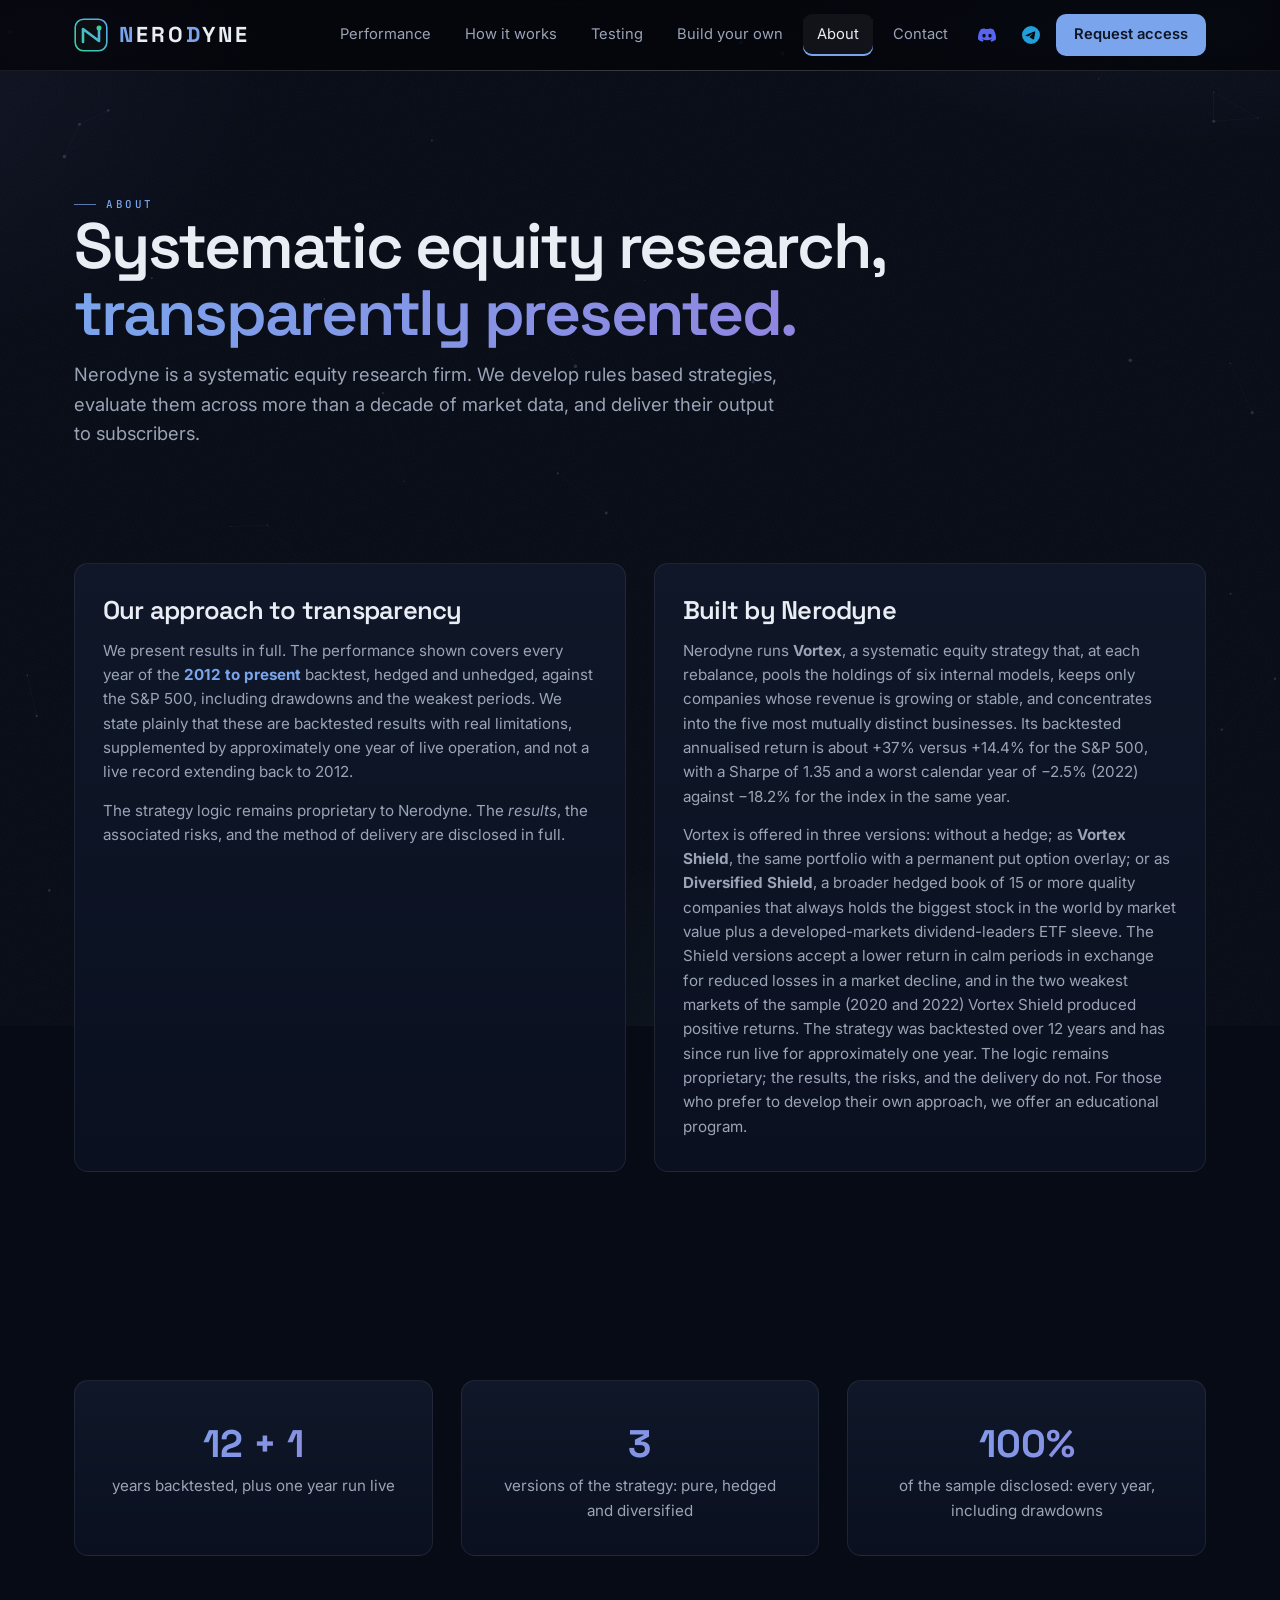
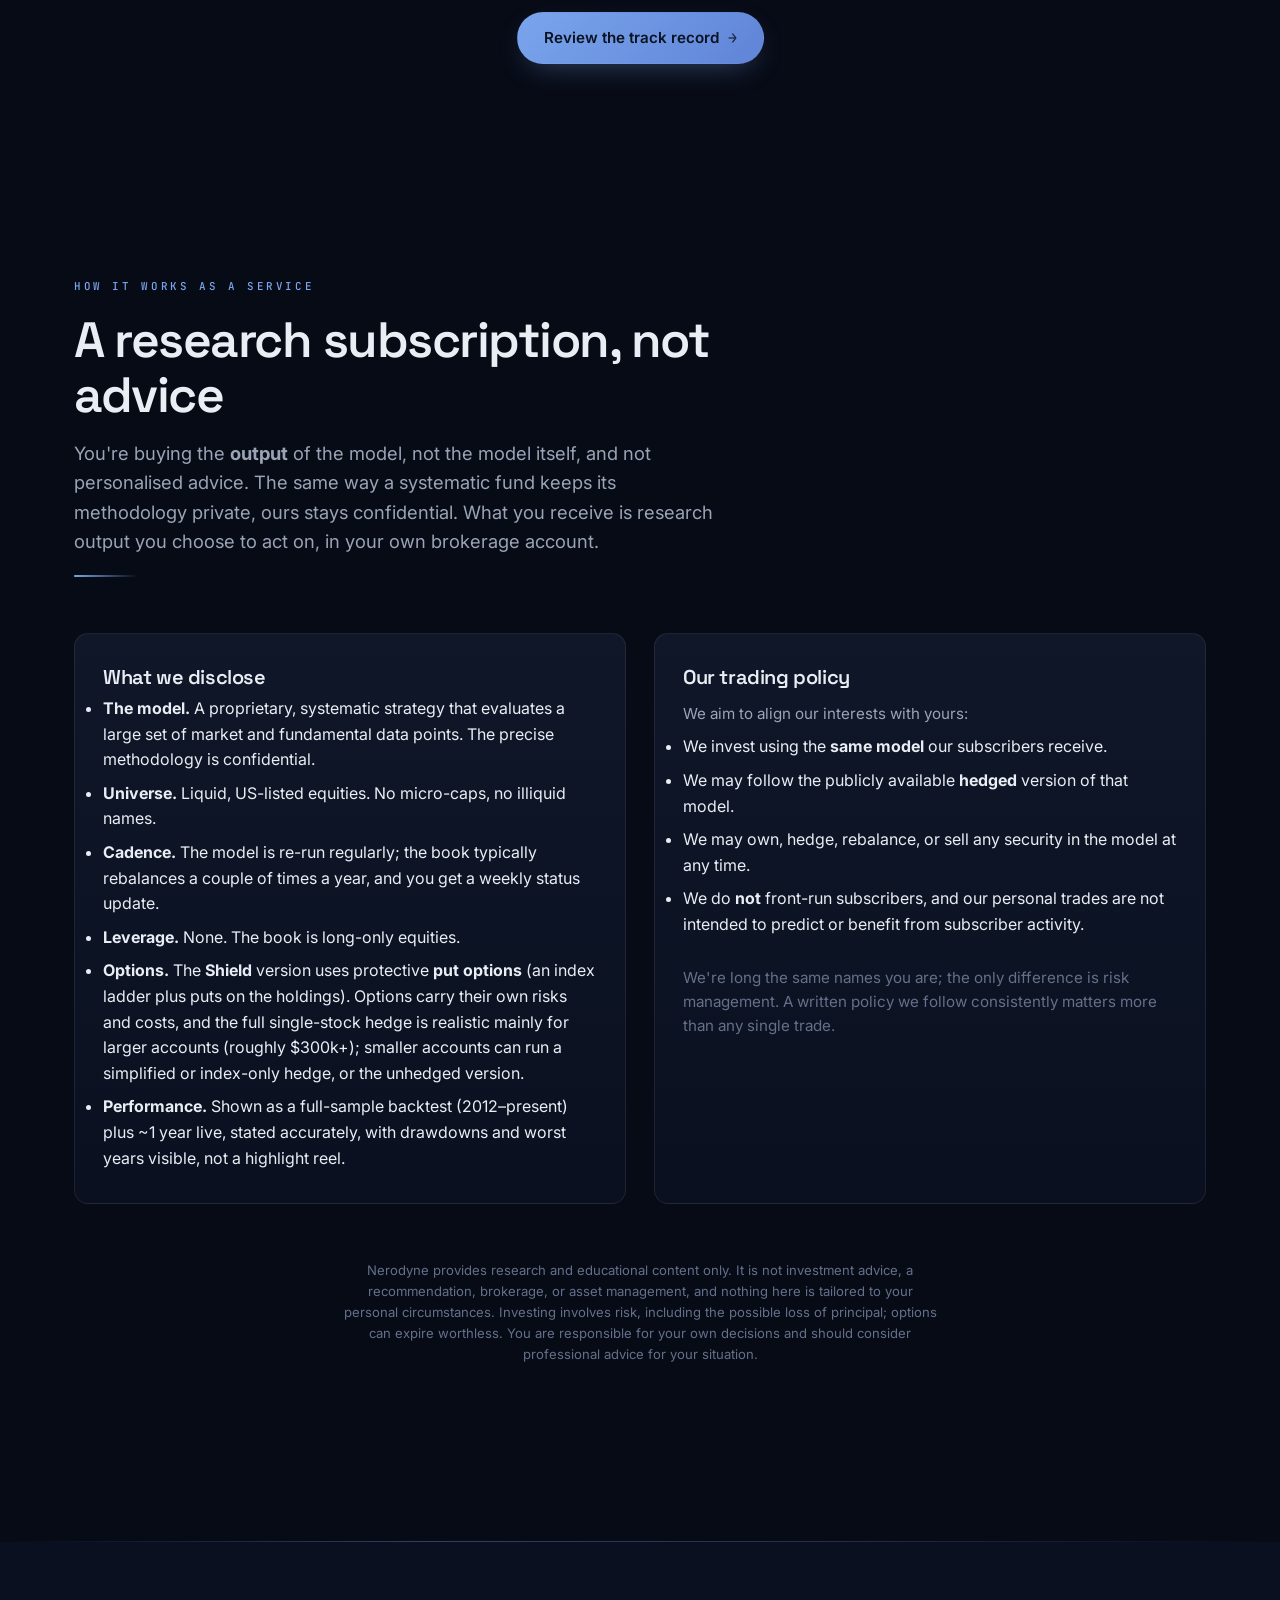
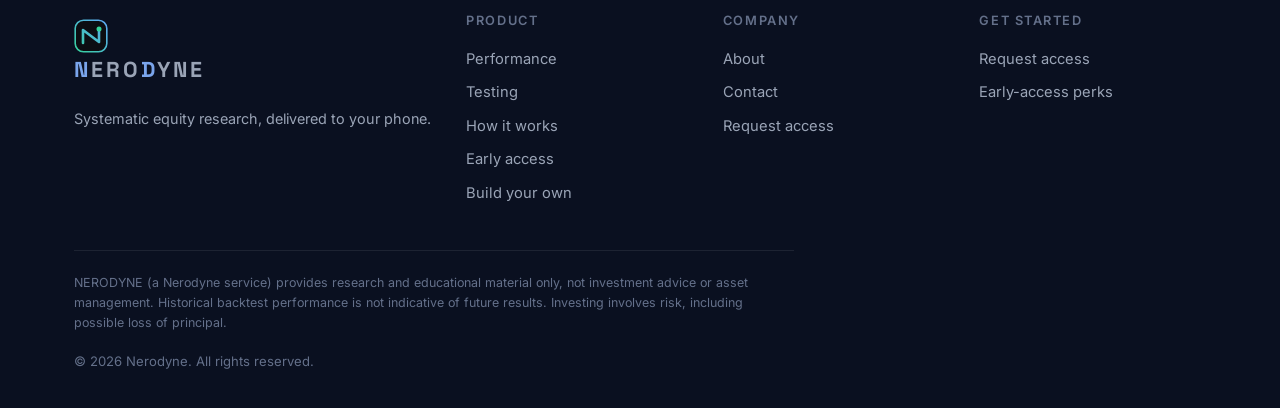
==== commit ba933f43: "Fly-through polish: inertial camera, compact readable hero, site-wide constellation, word watermarks" ====
--- a/about.html
+++ b/about.html
@@ -6,7 +6,7 @@
 <title>About · NERODYNE</title>
 <link rel="preconnect" href="https://fonts.googleapis.com">
 <link href="https://fonts.googleapis.com/css2?family=Inter:wght@400;500;600&family=Space+Grotesk:wght@500;600;700&family=JetBrains+Mono:wght@400;500;600&display=swap" rel="stylesheet">
-<link rel="stylesheet" href="css/style-v6.css">
+<link rel="stylesheet" href="css/style-v7.css">
 <link rel="icon" href="assets/logo.svg">
 </head>
 <body>
@@ -100,6 +100,6 @@
     <p class="copyright">© <span data-year></span> Nerodyne. All rights reserved.</p>
   </div>
 </footer>
-<script src="js/main-v5.js"></script>
+<script src="js/main-v6.js"></script>
 </body>
 </html>
--- a/css/style-v7.css
+++ b/css/style-v7.css
@@ -0,0 +1,735 @@
+/* ===========================================================================
+   NERODYNE — systematic equity research website
+   Dark, restrained, professional. Muted teal/steel-blue/brass palette.
+   =========================================================================== */
+
+:root {
+  --bg:        #070b16;   /* deep space navy */
+  --bg-2:      #0a1020;
+  --panel:     #0f1728;
+  --panel-2:   #131d33;
+  --border:    rgba(255,255,255,.08);
+  --border-2:  rgba(255,255,255,.14);
+  --text:      #e9edf4;
+  --muted:     #9aa4b6;
+  --faint:     #64708a;
+  --accent:    #7aa5ec;   /* electric refined blue — brand / CTA / flagship line */
+  --accent-2:  #4cc4a6;  /* teal — hedged line */
+  --violet:    #8f86e0;   /* tertiary, gradients only */
+  --up:        #4db892;   /* positive numbers only */
+  --spy:       #6b7280;
+  --gold:      #c2a568;   /* muted brass */
+  --danger:    #d9808f;
+  --glow:      0 10px 34px rgba(0,0,0,.35);
+  --radius:    14px;
+  --radius-sm: 10px;
+  --maxw:      1180px;
+  --font:      'Inter', -apple-system, BlinkMacSystemFont, 'Segoe UI', Roboto, sans-serif;
+  --mono:      'JetBrains Mono', ui-monospace, 'SF Mono', Menlo, monospace;
+  --display:   'Space Grotesk', var(--font);
+}
+
+* { box-sizing: border-box; margin: 0; padding: 0; }
+html { scroll-behavior: smooth; overscroll-behavior: none; }
+body {
+  font-family: var(--font);
+  background: var(--bg);
+  color: var(--text);
+  line-height: 1.6;
+  -webkit-font-smoothing: antialiased;
+  overflow-x: hidden;
+  overscroll-behavior: none;
+}
+a { color: inherit; text-decoration: none; }
+img, svg { display: block; }
+/* horizontal padding only — must NOT zero out the vertical padding that `section` sets */
+.container { width: 100%; max-width: var(--maxw); margin: 0 auto; padding-inline: 24px; }
+
+/* ambient background — slow three-tone aurora mesh */
+body::before {
+  content: ""; position: fixed; inset: -14%; z-index: -2; pointer-events: none;
+  background:
+    radial-gradient(900px 620px at 82% -6%,  rgba(122,165,236,.10), transparent 55%),
+    radial-gradient(720px 560px at 4%  16%,  rgba(143,134,224,.07), transparent 52%),
+    radial-gradient(680px 520px at 60% 108%, rgba(76,196,166,.05),  transparent 55%),
+    url("data:image/svg+xml,%3Csvg xmlns='http://www.w3.org/2000/svg' width='160' height='160'%3E%3Cfilter id='n'%3E%3CfeTurbulence type='fractalNoise' baseFrequency='.9' numOctaves='2' stitchTiles='stitch'/%3E%3CfeColorMatrix type='saturate' values='0'/%3E%3C/filter%3E%3Crect width='100%25' height='100%25' filter='url(%23n)' opacity='.045'/%3E%3C/svg%3E");
+  background-repeat: no-repeat, no-repeat, no-repeat, repeat;
+  animation: mesh-drift 46s ease-in-out infinite alternate;
+}
+@keyframes mesh-drift {
+  0%   { transform: translate3d(0,0,0) scale(1); }
+  100% { transform: translate3d(-1.6%,1.2%,0) scale(1.04); }
+}
+/* very fine grid, fading out below the fold */
+body::after {
+  content: ""; position: fixed; inset: 0; z-index: -1; pointer-events: none; opacity: .35;
+  background-image:
+    linear-gradient(rgba(255,255,255,.018) 1px, transparent 1px),
+    linear-gradient(90deg, rgba(255,255,255,.018) 1px, transparent 1px);
+  background-size: 72px 72px;
+  -webkit-mask-image: radial-gradient(ellipse 90% 55% at 50% 0%, #000 20%, transparent 72%);
+          mask-image: radial-gradient(ellipse 90% 55% at 50% 0%, #000 20%, transparent 72%);
+}
+@media (prefers-reduced-motion: reduce) {
+  body::before, .phone, .gradient-text { animation: none !important; }
+  .ticker-track { animation: none !important; }
+  .reveal { opacity: 1 !important; transform: none !important; }
+  .hero-fx { display: none !important; }
+}
+
+/* ---------- typography ---------- */
+h1,h2,h3,h4 { font-family: var(--display); font-weight: 600; line-height: 1.12; letter-spacing: -.02em; }
+h1 { font-size: clamp(2.6rem, 6.4vw, 4.9rem); line-height: 1.04; letter-spacing: -.035em; }
+h2 { font-size: clamp(1.9rem, 4.2vw, 3.1rem); letter-spacing: -.03em; }
+h3 { font-size: 1.25rem; }
+p  { color: var(--muted); }
+.eyebrow {
+  font-family: var(--mono); text-transform: uppercase; letter-spacing: .24em;
+  font-size: .68rem; color: var(--accent); font-weight: 500;
+  display: inline-flex; align-items: center; gap: 10px;
+}
+.eyebrow::before { content: ""; width: 22px; height: 1px; background: var(--accent); opacity: .7; }
+.section-head.center .eyebrow::after { content: ""; width: 22px; height: 1px; background: var(--accent); opacity: .7; }
+.lead { font-size: 1.15rem; color: var(--muted); max-width: 60ch; }
+.gradient-text {
+  background: linear-gradient(110deg, var(--accent), var(--violet) 45%, var(--accent-2) 90%);
+  background-size: 220% auto;
+  -webkit-background-clip: text; background-clip: text; color: transparent;
+  animation: text-sheen 14s ease-in-out infinite alternate;
+}
+@keyframes text-sheen { from { background-position: 0% center; } to { background-position: 100% center; } }
+
+/* ---------- header / nav ---------- */
+.site-header {
+  position: sticky; top: 0; z-index: 100;
+  backdrop-filter: blur(14px);
+  background: rgba(7,8,10,.72);
+  border-bottom: 1px solid var(--border);
+}
+.nav { display: flex; align-items: center; justify-content: space-between; height: 70px; }
+.logo { display: flex; align-items: center; gap: 11px; }
+.logo .mark { width: 34px; height: 34px; }
+.logo .word { font-family: var(--display); font-weight: 700; font-size: 1.35rem; letter-spacing: .14em; }
+.logo .word b { color: var(--accent); font-weight: 700; }
+.logo small { display:block; font-size:.55rem; letter-spacing:.34em; color: var(--faint); margin-top:-3px; }
+
+.nav-links { display: flex; align-items: center; gap: 6px; }
+.nav-links a {
+  padding: 9px 14px; border-radius: 9px; font-size: .92rem; color: var(--muted);
+  transition: color .2s, background .2s;
+}
+.nav-links a:hover, .nav-links a.active { color: var(--text); background: rgba(255,255,255,.05); }
+.nav-cta {
+  background: var(--accent) !important; color: #0d1526 !important; font-weight: 600;
+  padding: 9px 18px !important; border-radius: 10px !important;
+}
+.nav-cta:hover { filter: brightness(1.06); }
+.nav-social { display: inline-flex; align-items: center; justify-content: center; width: 38px; height: 38px; padding: 0 !important; border-radius: 9px; }
+.nav-social svg { width: 18px; height: 18px; display: block; }
+.nav-social.discord { color: #5865F2 !important; }
+.nav-social.telegram { color: #229ED9 !important; }
+.nav-social:hover { background: rgba(255,255,255,.06) !important; }
+.nav-social.discord:hover { color: #7782f7 !important; }
+.nav-social.telegram:hover { color: #3eb0e6 !important; }
+.hamburger { display: none; background: none; border: 0; color: var(--text); cursor: pointer; padding: 8px; }
+
+/* ---------- buttons ---------- */
+.btn {
+  display: inline-flex; align-items: center; gap: 9px; cursor: pointer;
+  font-family: var(--font); font-weight: 600; font-size: .95rem;
+  padding: 13px 26px; border-radius: 999px; border: 1px solid transparent; transition: .2s;
+}
+.btn-primary {
+  background: linear-gradient(135deg, var(--accent), #6287d9 90%);
+  color: #0b1322;
+  box-shadow: 0 10px 30px -12px rgba(122,165,236,.45);
+  transition: transform .25s cubic-bezier(.16,1,.3,1), box-shadow .25s, filter .2s;
+}
+.btn-primary:hover { transform: translateY(-2px); filter: brightness(1.07);
+  box-shadow: 0 16px 40px -12px rgba(122,165,236,.55); }
+.btn-primary:active { transform: translateY(0); }
+.btn-ghost { background: transparent; border-color: var(--border-2); color: var(--text); }
+.btn-ghost:hover { background: rgba(255,255,255,.05); border-color: var(--accent); }
+.btn-lg { padding: 16px 30px; font-size: 1.02rem; }
+.btn svg { flex: none; width: 18px; height: 18px; }
+
+/* ---------- sections ---------- */
+section { padding: 104px 0; }
+.section-head { max-width: 640px; margin-bottom: 56px; }
+.section-head.center { margin-left: auto; margin-right: auto; text-align: center; }
+.section-head h2 { margin: 14px 0 16px; }
+
+/* ---------- hero ---------- */
+.hero { padding-block: 70px 40px; }
+.hero-grid { display: grid; grid-template-columns: 1.05fr 1fr; gap: 56px; align-items: center; }
+.hero h1 { margin: 18px 0 20px; }
+.hero .lead { margin-bottom: 30px; }
+.hero-cta { display: flex; gap: 14px; flex-wrap: wrap; }
+.hero-stats { display: flex; gap: 34px; margin-top: 42px; flex-wrap: wrap; }
+.hero-stats .stat { border-top: 1px solid var(--border-2); padding-top: 14px; min-width: 148px; }
+.hero-stats .stat .num { font-family: var(--mono); font-size: 1.75rem; font-weight: 600; color: var(--text); letter-spacing: -.02em; }
+.hero-stats .stat .num.up { color: var(--up); }
+.hero-stats .stat .lbl { font-family: var(--mono); font-size: .66rem; color: var(--faint); text-transform: uppercase; letter-spacing: .14em; margin-top: 4px; }
+
+/* chart panel */
+.panel {
+  background: linear-gradient(180deg, var(--panel), var(--bg-2));
+  border: 1px solid var(--border); border-radius: var(--radius); padding: 22px;
+}
+.chart-card { position: relative; box-shadow: 0 30px 80px -40px rgba(0,0,0,.9); }
+.chart-card .chart-head { display: flex; justify-content: space-between; align-items: flex-start; margin-bottom: 12px; }
+.chart-card .chart-head .t { font-family: var(--display); font-weight: 600; }
+.live-dot {
+  display:inline-flex; align-items:center; gap:7px; font-size:.74rem; color: var(--accent);
+  text-transform: uppercase; letter-spacing: .12em;
+}
+.live-dot::before { content:""; width:8px; height:8px; border-radius:50%; background: var(--accent);
+  box-shadow: 0 0 0 0 rgba(109,151,211,.5); animation: pulse 2s infinite; }
+@keyframes pulse { 0%{box-shadow:0 0 0 0 rgba(109,151,211,.45);} 70%{box-shadow:0 0 0 9px rgba(109,151,211,0);} 100%{box-shadow:0 0 0 0 rgba(109,151,211,0);} }
+.chart-wrap { position: relative; height: 340px; }
+.chart-meta { display:flex; justify-content: space-between; margin-top: 12px; font-family: var(--mono); font-size: .72rem; color: var(--faint); }
+
+/* ---------- model cards / scroller ---------- */
+.models-scroller {
+  display: grid; grid-auto-flow: column; grid-auto-columns: minmax(340px, 1fr);
+  gap: 22px; overflow-x: auto; padding: 6px 4px 24px; scroll-snap-type: x mandatory;
+  scrollbar-width: thin; scrollbar-color: var(--border-2) transparent;
+}
+.models-scroller::-webkit-scrollbar { height: 8px; }
+.models-scroller::-webkit-scrollbar-thumb { background: var(--border-2); border-radius: 8px; }
+.model-card { scroll-snap-align: center; display: flex; flex-direction: column; gap: 16px; }
+.model-card .mc-head { display: flex; align-items: center; justify-content: space-between; }
+.model-card .mc-name { font-family: var(--display); font-size: 1.5rem; font-weight: 700; }
+.model-card .mc-tag { font-family: var(--mono); font-size: .72rem; color: var(--faint); letter-spacing: .02em; }
+.badge { font-family: var(--mono); font-size:.62rem; letter-spacing:.14em; text-transform:uppercase; padding:4px 10px; border-radius:999px;
+  background: rgba(194,165,104,.12); color: var(--gold); border: 1px solid rgba(194,165,104,.28); }
+
+.toggle {
+  display: inline-flex; background: var(--bg); border: 1px solid var(--border); border-radius: 999px; padding: 3px;
+}
+.toggle button {
+  border: 0; background: transparent; color: var(--muted); cursor: pointer; font-family: var(--font);
+  font-family: var(--mono); font-weight: 500; font-size: .72rem; text-transform: uppercase; letter-spacing: .06em;
+  padding: 6px 14px; border-radius: 999px; transition: .2s;
+}
+.toggle button.active { background: var(--accent); color: #0d1526; }
+.toggle button.active.hedged { background: var(--accent-2); color: #0d1526; }
+
+.mc-spark { height: 90px; position: relative; }
+.stat-grid { display: grid; grid-template-columns: 1fr 1fr; gap: 1px; background: var(--border); border-radius: var(--radius-sm); overflow: hidden; }
+.stat-grid .cell { background: var(--panel-2); padding: 13px 15px; }
+.stat-grid .cell .v { font-family: var(--mono); font-size: 1.22rem; font-weight: 600; letter-spacing: -.02em; }
+.stat-grid .cell .v.up { color: var(--up); } .stat-grid .cell .v.down { color: var(--danger); }
+.stat-grid .cell .k { font-family: var(--mono); font-size: .64rem; color: var(--faint); text-transform: uppercase; letter-spacing: .1em; }
+
+/* ---------- feature grid ---------- */
+.grid-3 { display: grid; grid-template-columns: repeat(3, 1fr); gap: 28px; }
+.grid-2 { display: grid; grid-template-columns: repeat(2, 1fr); gap: 28px; }
+.feature { padding: 32px 28px; }
+.feature .ic { width: 44px; height: 44px; border-radius: 12px; display: grid; place-items: center; margin-bottom: 18px;
+  background: rgba(109,151,211,.09); color: var(--accent); border: 1px solid rgba(109,151,211,.22);
+  font-size: 1.1rem; transition: background .3s; }
+.feature:hover .ic { background: rgba(109,151,211,.14); }
+.feature h3 { margin-bottom: 8px; }
+.feature p { font-size: .95rem; }
+
+/* steps */
+.steps { counter-reset: step; display: grid; gap: 18px; }
+.step { display: grid; grid-template-columns: 54px 1fr; gap: 20px; align-items: start; padding: 22px; }
+.step .n { counter-increment: step; width: 46px; height: 46px; border-radius: 50%; display: grid; place-items: center;
+  font-family: var(--display); font-weight: 700; color: var(--accent); border: 1px solid var(--accent); }
+.step .n::before { content: counter(step); }
+
+/* ---------- pricing ---------- */
+.price-cards { display: grid; grid-template-columns: repeat(3,1fr); gap: 22px; align-items: stretch; }
+.price-card { padding: 30px; display: flex; flex-direction: column; gap: 16px; position: relative; }
+.price-card.featured { border-color: var(--accent); box-shadow: var(--glow); }
+.price-card .amt { font-family: var(--display); font-size: 2.6rem; font-weight: 700; }
+.price-card .amt span { font-size: 1rem; color: var(--faint); font-weight: 400; }
+.price-card ul { list-style: none; display: grid; gap: 10px; margin: 4px 0; }
+.price-card li { font-size: .92rem; color: var(--muted); display: flex; gap: 10px; }
+.price-card li::before { content: "✓"; color: var(--accent); font-weight: 700; }
+.price-card li.not-included { color: var(--faint); text-decoration: line-through; text-decoration-color: rgba(251,113,133,.5); }
+.price-card li.not-included::before { content: "✗"; color: var(--danger); font-weight: 700; text-decoration: none; }
+.price-card .save { font-size: .8rem; color: var(--gold); }
+
+/* ---------- tables ---------- */
+.tbl { width: 100%; border-collapse: collapse; font-size: .92rem; }
+.tbl th, .tbl td { text-align: right; padding: 13px 14px; border-bottom: 1px solid var(--border); }
+.tbl th:first-child, .tbl td:first-child { text-align: left; }
+.tbl th { font-family: var(--mono); color: var(--faint); font-weight: 500; text-transform: uppercase; font-size: .66rem; letter-spacing: .1em; }
+.tbl td.up { color: var(--up); } .tbl td.down { color: var(--danger); }
+.tbl tr:hover td { background: rgba(255,255,255,.02); }
+
+/* ---------- forms ---------- */
+.form { display: grid; gap: 16px; max-width: 520px; }
+.form label { font-size: .85rem; color: var(--muted); display: grid; gap: 7px; }
+.form input, .form select, .form textarea {
+  background: var(--bg); border: 1px solid var(--border-2); color: var(--text);
+  padding: 13px 15px; border-radius: 10px; font-family: var(--font); font-size: .95rem; width: 100%;
+}
+.form input:focus, .form select:focus, .form textarea:focus { outline: none; border-color: var(--accent); }
+.radio-row { display: flex; gap: 12px; flex-wrap: wrap; }
+.email-card { background: var(--bg); border: 1px solid var(--border-2); border-radius: var(--radius-sm); padding: 22px; }
+.note { font-size: .82rem; color: var(--faint); }
+
+/* ---------- misc ---------- */
+.reveal { opacity: 0; transform: translateY(22px); transition: opacity .7s ease, transform .7s ease; }
+.reveal.in { opacity: 1; transform: none; }
+.pill { display:inline-block; font-size:.74rem; color:var(--muted); border:1px solid var(--border-2);
+  padding:5px 12px; border-radius:999px; }
+.divider { height:1px; background: var(--border); margin: 0 auto; max-width: var(--maxw); }
+.center { text-align: center; }
+.mt-s{margin-top:14px}.mt-m{margin-top:28px}.mt-l{margin-top:56px}
+
+/* page hero (inner pages) */
+.page-hero { padding-block: 64px 30px; }
+.page-hero h1 { font-size: clamp(2rem,5vw,3.2rem); margin-bottom: 14px; }
+
+/* CTA band */
+.cta-band { background: linear-gradient(120deg, rgba(109,151,211,.07), rgba(76,189,160,.05));
+  border: 1px solid var(--border); border-radius: 22px; padding: 72px 54px; text-align: center; }
+
+/* ---------- footer ---------- */
+.site-footer { border-top: 1px solid var(--border); padding: 72px 0 36px; margin-top: 72px; background: var(--bg-2); }
+.footer-grid { display: grid; grid-template-columns: 1.6fr 1fr 1fr 1fr; gap: 30px; }
+.footer-grid h4 { font-size: .8rem; text-transform: uppercase; letter-spacing: .12em; color: var(--faint); margin-bottom: 14px; font-family: var(--font); }
+.footer-grid a { display: block; color: var(--muted); font-size: .92rem; padding: 5px 0; }
+.footer-grid a:hover { color: var(--accent); }
+.disclaimer { font-size: .78rem; color: var(--faint); border-top: 1px solid var(--border); margin-top: 40px; padding-top: 22px; max-width: 90ch; }
+.copyright { color: var(--faint); font-size: .82rem; margin-top: 18px; }
+
+/* ===========================================================================
+   HIGH-END VISUAL LAYER — added in redesign
+   =========================================================================== */
+
+/* gradient hairline that sits under the sticky header — kept neutral */
+.site-header { position: sticky; }
+.site-header::after {
+  content:""; position:absolute; left:0; right:0; bottom:-1px; height:1px;
+  background: linear-gradient(90deg, transparent, rgba(255,255,255,.14), transparent);
+}
+
+/* ---------- ticker tape ---------- */
+.ticker {
+  border-top: 1px solid var(--border); border-bottom: 1px solid var(--border);
+  background: rgba(12,14,18,.6); overflow: hidden; padding: 11px 0;
+  -webkit-mask-image: linear-gradient(90deg, transparent, #000 6%, #000 94%, transparent);
+          mask-image: linear-gradient(90deg, transparent, #000 6%, #000 94%, transparent);
+}
+.ticker-track { display: inline-flex; gap: 38px; white-space: nowrap; animation: marquee 38s linear infinite; will-change: transform; }
+.ticker:hover .ticker-track { animation-play-state: paused; }
+.ticker .ti { font-family: var(--display); font-size: .92rem; letter-spacing: .02em; color: var(--muted); display:inline-flex; gap:9px; align-items:center; }
+.ticker .ti b { color: var(--text); font-weight: 600; }
+.ticker .ti .up { color: var(--up); } .ticker .ti .down { color: var(--danger); }
+.ticker .ti::before { content:"›"; color: var(--faint); }
+@keyframes marquee { from { transform: translateX(0); } to { transform: translateX(-50%); } }
+
+.hero { position: relative; }
+
+/* big animated counters */
+.num.count, .stat .num { font-variant-numeric: tabular-nums; }
+
+/* ---------- panels ---------- */
+.panel { position: relative; transition: transform .3s ease, border-color .3s, box-shadow .3s; }
+.panel.glow { border-color: transparent; background:
+  linear-gradient(170deg, var(--panel), var(--bg-2)) padding-box,
+  linear-gradient(140deg, rgba(109,151,211,.28), rgba(76,189,160,.2) 60%, rgba(255,255,255,.06)) border-box;
+  border: 1px solid transparent; }
+.feature:hover, .price-card:hover, .model-card:hover {
+  transform: translateY(-3px);
+  border-color: var(--border-2);
+  box-shadow: 0 18px 48px -24px rgba(0,0,0,.7);
+}
+
+/* ---------- phone mockup (shows a real signal alert) ---------- */
+.phone-wrap { display:flex; justify-content:center; perspective: 1400px; }
+.phone {
+  width: 300px; max-width: 86vw; border-radius: 38px; padding: 14px;
+  background: linear-gradient(165deg, #1b2027, #0d1016); border: 1px solid var(--border-2);
+  box-shadow: 0 40px 90px -40px rgba(0,0,0,.85), inset 0 0 0 2px rgba(255,255,255,.03);
+  transform: rotateY(-7deg) rotateX(3deg); transition: transform .5s ease;
+}
+.phone-wrap { animation: phone-float 7s ease-in-out infinite; }
+@keyframes phone-float {
+  0%, 100% { transform: translateY(0); }
+  50%      { transform: translateY(-12px); }
+}
+.phone:hover { transform: rotateY(-2deg) rotateX(1deg); }
+.phone .screen { background: var(--bg); border-radius: 26px; padding: 16px 14px; min-height: 480px; overflow:hidden; }
+.phone .notch { width: 42%; height: 6px; border-radius: 999px; background: #2a2f38; margin: 2px auto 16px; }
+.phone .app-top { display:flex; align-items:center; gap:9px; padding-bottom:12px; border-bottom:1px solid var(--border); margin-bottom:14px; }
+.phone .app-top .av { width:30px; height:30px; border-radius:9px; background: var(--accent); color:#0d1526; display:grid; place-items:center; font-family:var(--display); font-weight:700; }
+.phone .app-top .nm { font-weight:600; font-size:.9rem; } .phone .app-top .st { font-size:.7rem; color:var(--accent); }
+.bubble {
+  background: var(--panel-2); border:1px solid var(--border); border-radius: 14px; border-top-left-radius:4px;
+  padding: 13px 14px; margin-bottom: 12px; font-size: .82rem; line-height:1.5; animation: pop .5s both;
+}
+.bubble .bh { font-family:var(--display); font-weight:700; color: var(--accent); margin-bottom:6px; letter-spacing:.02em; }
+.bubble.b2 .bh { color: var(--accent-2); }
+.bubble code, .bubble .row { font-family: ui-monospace, 'SF Mono', Menlo, monospace; color: var(--text); }
+.bubble .row { display:flex; justify-content:space-between; padding:2px 0; color: var(--muted); align-items:center; }
+.bubble .row b { color: var(--text); }
+/* ticker name hidden behind a blur — the weight/size stays readable. */
+.bubble .tk { filter: blur(5px); -webkit-user-select: none; user-select: none; color: var(--text); }
+.bubble .locked { display:inline-flex; align-items:center; gap:6px; }
+.bubble .time { color: var(--faint); font-size:.7rem; text-align:right; margin-top:6px; }
+@keyframes pop { from { opacity:0; transform: translateY(10px) scale(.98); } to { opacity:1; transform:none; } }
+
+/* ---------- compare bars (model vs SPY) ---------- */
+.bars { display:grid; gap:14px; }
+.bar-row { display:grid; grid-template-columns: 92px 1fr 76px; align-items:center; gap:14px; }
+.bar-row .lab { font-size:.85rem; color: var(--muted); font-weight:600; }
+.bar-track { height: 12px; border-radius: 999px; background: var(--bg); border:1px solid var(--border); overflow:hidden; }
+.bar-fill { height:100%; width:0; border-radius:999px; transition: width 1.3s cubic-bezier(.2,.8,.2,1);
+  background: linear-gradient(90deg, var(--accent), var(--accent-2)); }
+.bar-fill.spy { background: var(--spy); }
+.bar-row .val { font-family: var(--display); font-weight:700; text-align:right; font-size:.95rem; }
+
+/* ---------- section heading flourish ---------- */
+.section-head .eyebrow { display:inline-block; }
+.kicker-line { width:46px; height:3px; border-radius:3px; background:linear-gradient(90deg,var(--accent),var(--accent-2)); margin:18px 0 0; }
+.section-head.center .kicker-line { margin-inline:auto; }
+
+/* badges variants */
+.badge.green { background: rgba(76,189,160,.12); color: var(--accent); border-color: rgba(76,189,160,.28); }
+.badge.blue  { background: rgba(125,157,217,.12); color: var(--accent-2); border-color: rgba(125,157,217,.28); }
+
+/* reveal — content approaches from depth: scale + blur zoom-in */
+.reveal { opacity:0; transform:scale(.93); filter:blur(10px);
+  transition: opacity .75s cubic-bezier(.16,1,.3,1), transform .75s cubic-bezier(.16,1,.3,1), filter .75s ease; }
+.reveal.in { opacity:1; transform:none; filter:blur(0); }
+.reveal[data-d="1"]{ transition-delay:.06s } .reveal[data-d="2"]{ transition-delay:.12s }
+.reveal[data-d="3"]{ transition-delay:.18s } .reveal[data-d="4"]{ transition-delay:.24s }
+.reveal[data-d="5"]{ transition-delay:.3s }
+
+/* ---------- responsive ---------- */
+@media (max-width: 920px) {
+  .phone { transform: none; }
+  .hero-grid, .grid-3, .grid-2, .price-cards, .footer-grid { grid-template-columns: 1fr; }
+  .nav-links { position: fixed; inset: 70px 0 auto 0; flex-direction: column; align-items: stretch;
+    background: var(--bg-2); border-bottom: 1px solid var(--border); padding: 14px; gap: 4px;
+    transform: translateY(-130%); transition: transform .3s; }
+  .nav-links.open { transform: none; }
+  .nav-links a { padding: 13px; }
+  .hamburger { display: block; }
+  .price-cards { gap: 16px; }
+  .footer-grid { gap: 10px; }
+}
+
+/* ===========================================================================
+   PREMIUM POLISH LAYER
+   =========================================================================== */
+
+/* ── page load ── */
+@keyframes page-in { from { opacity:0; } to { opacity:1; } }
+body { animation: page-in .6s ease both; }
+
+/* ── custom thin scrollbar ── */
+::-webkit-scrollbar { width:4px; }
+::-webkit-scrollbar-track { background:transparent; }
+::-webkit-scrollbar-thumb { background:rgba(255,255,255,.13); border-radius:2px; }
+::-webkit-scrollbar-thumb:hover { background:rgba(255,255,255,.25); }
+* { scrollbar-width:thin; scrollbar-color:rgba(255,255,255,.13) transparent; }
+
+/* ── header glass upgrade ── */
+.site-header {
+  backdrop-filter:blur(22px) saturate(1.9);
+  -webkit-backdrop-filter:blur(22px) saturate(1.9);
+  background:rgba(4,5,10,.78);
+}
+
+/* ── kicker line ── */
+.kicker-line {
+  width:64px; height:2px; border-radius:2px;
+  background:linear-gradient(90deg, var(--accent), transparent);
+}
+
+/* ── nav active line ── */
+.nav-links a.active { box-shadow:inset 0 -2px 0 var(--accent); }
+
+/* ── badge colours ── */
+.badge { background:rgba(194,165,104,.12); color:var(--gold); border-color:rgba(194,165,104,.28); }
+.badge.green { background:rgba(76,189,160,.12); color:var(--accent); border-color:rgba(76,189,160,.28); }
+.badge.blue  { background:rgba(125,157,217,.12); color:var(--accent-2); border-color:rgba(125,157,217,.28); }
+
+/* ── price card featured ring ── */
+.price-card.featured { border-color:rgba(109,151,211,.4); box-shadow:0 14px 40px -24px rgba(0,0,0,.6); }
+
+/* ── model card description ── */
+.model-card .mc-desc { font-size:.9rem; color:var(--muted); line-height:1.55; margin:0; }
+
+
+/* ===========================================================================
+   FUTURIST LAYER — pointer-lit borders, hero constellation, scroll progress
+   =========================================================================== */
+
+/* content layering (header keeps its own sticky positioning) */
+section, footer { position: relative; z-index: 1; }
+
+/* scroll progress hairline under the header */
+.scroll-progress {
+  position: fixed; top: 0; left: 0; height: 2px; width: 0; z-index: 200;
+  background: linear-gradient(90deg, var(--accent), var(--violet) 60%, var(--accent-2));
+  box-shadow: 0 0 12px rgba(122,165,236,.55);
+  pointer-events: none;
+}
+
+/* pointer-lit border on panels — light traces the edge, never fills the card */
+.panel::after {
+  content: ""; position: absolute; inset: -1px; border-radius: inherit; padding: 1px;
+  background: radial-gradient(280px circle at var(--mx,-300px) var(--my,-300px),
+              rgba(122,165,236,.55), rgba(143,134,224,.25) 45%, transparent 70%);
+  -webkit-mask: linear-gradient(#000 0 0) content-box, linear-gradient(#000 0 0);
+  -webkit-mask-composite: xor; mask-composite: exclude;
+  opacity: 0; transition: opacity .35s; pointer-events: none;
+}
+.panel:hover::after { opacity: 1; }
+
+/* hero constellation canvas */
+.hero-fx { position: absolute; inset: 0; z-index: 0; pointer-events: none; opacity: .55; }
+.hero-grid { position: relative; z-index: 1; }
+
+/* hero chart panel: ambient bloom */
+.chart-card { box-shadow: 0 30px 80px -40px rgba(0,0,0,.9), 0 0 90px -30px rgba(122,165,236,.18); }
+
+/* stat cells: quiet lift on hover */
+.stat-grid .cell { transition: background .25s; }
+.stat-grid .cell:hover { background: #182541; }
+
+/* nav links: sliding underline */
+.nav-links a { position: relative; }
+.nav-links a:not(.nav-cta):not(.nav-social)::after {
+  content: ""; position: absolute; left: 14px; right: 14px; bottom: 6px; height: 1.5px;
+  background: linear-gradient(90deg, var(--accent), var(--accent-2));
+  transform: scaleX(0); transform-origin: left; transition: transform .3s cubic-bezier(.16,1,.3,1);
+}
+.nav-links a:not(.nav-cta):not(.nav-social):hover::after { transform: scaleX(1); }
+
+/* selection + focus */
+::selection { background: rgba(122,165,236,.35); color: var(--text); }
+:focus-visible { outline: 2px solid var(--accent); outline-offset: 2px; border-radius: 4px; }
+
+/* footer hairline */
+.site-footer { border-top: 1px solid transparent; background:
+  linear-gradient(var(--bg-2), var(--bg-2)) padding-box,
+  linear-gradient(90deg, transparent, rgba(122,165,236,.35), rgba(143,134,224,.25), transparent) border-box; }
+
+@media (prefers-reduced-motion: reduce) {
+  .scroll-progress { display: none; }
+  .panel::after { display: none; }
+}
+
+
+/* ===========================================================================
+   MODERN PASS — terminal chart frame, bento grid, picker, arrow CTAs
+   =========================================================================== */
+
+/* primary CTAs get a nudging arrow */
+.btn-primary::after { content: "→"; font-family: var(--mono); opacity: .85;
+  transition: transform .25s cubic-bezier(.16,1,.3,1); }
+.btn-primary:hover::after { transform: translateX(4px); }
+
+/* terminal window bar on the hero chart */
+.term-bar { display: flex; align-items: center; gap: 7px; margin: -4px 0 14px; }
+.term-bar span { width: 9px; height: 9px; border-radius: 50%; background: var(--border-2); }
+.term-bar span:nth-child(1) { background: rgba(217,128,143,.55); }
+.term-bar span:nth-child(2) { background: rgba(194,165,104,.55); }
+.term-bar span:nth-child(3) { background: rgba(77,184,146,.55); }
+.term-bar em { font-family: var(--mono); font-style: normal; font-size: .68rem;
+  letter-spacing: .12em; color: var(--faint); margin-left: 8px; text-transform: uppercase; }
+
+/* hero chart range selector */
+.range-row { display: flex; justify-content: flex-end; margin-top: 10px; }
+
+/* bento layout for the feature grid */
+.bento .feature:nth-child(1) { grid-column: span 2; }
+.bento .feature:nth-child(6) { grid-column: 1 / -1; display: grid;
+  grid-template-columns: 1fr 2fr; gap: 6px 28px; align-items: center; }
+.bento .feature:nth-child(6) h3 { margin: 0; }
+.bento .feature:nth-child(6) p { grid-column: 2; grid-row: 1; }
+@media (max-width: 920px) {
+  .bento .feature:nth-child(1), .bento .feature:nth-child(6) { grid-column: auto; display: block; }
+}
+
+/* risk-profile picker */
+.picker { display: flex; gap: 10px; flex-wrap: wrap; margin-bottom: 26px; }
+.picker button {
+  font-family: var(--mono); font-size: .74rem; letter-spacing: .08em; text-transform: uppercase;
+  color: var(--muted); background: transparent; border: 1px solid var(--border-2);
+  border-radius: 999px; padding: 9px 18px; cursor: pointer; transition: .25s;
+}
+.picker button:hover { color: var(--text); border-color: var(--accent); }
+.picker button.active { color: #0d1526; background: var(--accent); border-color: var(--accent); }
+
+/* picked model card highlight */
+.model-card { transition: transform .3s ease, border-color .3s, box-shadow .3s; }
+.model-card.picked { border-color: rgba(122,165,236,.55);
+  box-shadow: 0 24px 60px -28px rgba(0,0,0,.8), 0 0 0 1px rgba(122,165,236,.35), 0 0 44px -18px rgba(122,165,236,.45); }
+
+
+/* investment calculator */
+.calc-row { display: flex; align-items: center; gap: 18px; flex-wrap: wrap; margin: 14px 0 18px; }
+.calc-row label { font-size: .9rem; color: var(--muted); }
+.calc-input { display: inline-flex; align-items: center; gap: 8px;
+  background: var(--bg); border: 1px solid var(--border-2); border-radius: 12px; padding: 10px 16px; }
+.calc-input span { font-family: var(--mono); color: var(--faint); }
+.calc-input input { background: transparent; border: 0; outline: none; color: var(--text);
+  font-family: var(--mono); font-size: 1.05rem; width: 130px; }
+.calc-input:focus-within { border-color: var(--accent); }
+.calc-grid { grid-template-columns: repeat(4, 1fr); }
+@media (max-width: 920px) { .calc-grid { grid-template-columns: 1fr 1fr; } }
+
+/* the CTA arrow belongs on real CTAs, not on selector pills */
+#modelSelect .btn-primary::after { content: none; }
+#modelSelect .btn-primary { transform: none !important; }
+
+
+/* ===========================================================================
+   CINEMATIC LAYER — full-screen hero, scroll journey, snap, scroll cue
+   =========================================================================== */
+
+html { scroll-snap-type: y proximity; }
+
+/* full-viewport hero with a scroll cue */
+.hero { min-height: 100svh; display: flex; align-items: center; scroll-snap-align: start; padding-block: 90px 110px; }
+.hero > .hero-grid { width: 100%; }
+.scroll-cue {
+  position: absolute; left: 50%; bottom: 26px; transform: translateX(-50%);
+  display: flex; flex-direction: column; align-items: center; gap: 10px;
+  font-family: var(--mono); font-size: .62rem; letter-spacing: .3em; color: var(--faint);
+  text-transform: uppercase; pointer-events: none;
+}
+.scroll-cue::after {
+  content: ""; width: 1px; height: 42px;
+  background: linear-gradient(var(--accent), transparent);
+  animation: cue-drop 2.2s ease-in-out infinite;
+}
+@keyframes cue-drop {
+  0%   { transform: scaleY(0); transform-origin: top; opacity: 0; }
+  35%  { transform: scaleY(1); opacity: 1; }
+  100% { transform: scaleY(1) translateY(14px); opacity: 0; }
+}
+
+/* the model journey: three full-screen chapters */
+.chapter {
+  min-height: 100svh; display: flex; align-items: center;
+  position: relative; overflow: hidden; padding: 0;
+  scroll-snap-align: start;
+}
+.chapter[data-ch="vortex"]      { --ch: var(--accent);   --ch-rgb: 122,165,236; }
+.chapter[data-ch="shield"]      { --ch: var(--accent-2); --ch-rgb: 76,196,166; }
+.chapter[data-ch="diversified"] { --ch: var(--gold);     --ch-rgb: 194,165,104; }
+.chapter::before {
+  content: ""; position: absolute; inset: 0; pointer-events: none;
+  background: radial-gradient(1100px 640px at 72% 50%, rgba(var(--ch-rgb), .09), transparent 62%);
+}
+.ch-num {
+  position: absolute; right: 3vw; top: 50%; transform: translateY(-50%);
+  font-family: var(--display); font-weight: 700; line-height: 1;
+  font-size: clamp(5.5rem, 10vw, 9.5rem); color: transparent;
+  -webkit-text-stroke: 1.5px rgba(var(--ch-rgb), .2);
+  text-transform: uppercase; letter-spacing: .12em;
+  writing-mode: vertical-rl; text-orientation: mixed;
+  pointer-events: none; user-select: none; will-change: transform, opacity;
+}
+.ch-inner { position: relative; z-index: 1; will-change: transform, opacity; }
+.ch-idx {
+  font-family: var(--mono); font-size: .68rem; letter-spacing: .3em;
+  text-transform: uppercase; color: var(--ch); display: inline-flex; align-items: center; gap: 12px;
+}
+.ch-idx::before { content: ""; width: 30px; height: 1px; background: var(--ch); }
+.ch-title {
+  font-size: clamp(2.8rem, 7vw, 5.4rem);
+  letter-spacing: -.03em; line-height: 1.02; margin: 16px 0 14px;
+}
+.ch-line { font-size: 1.2rem; color: var(--muted); max-width: 52ch; }
+.ch-stats { display: flex; gap: 36px; flex-wrap: wrap; margin: 34px 0 30px; }
+.ch-stats .stat { border-top: 1px solid rgba(var(--ch-rgb), .35); padding-top: 12px; min-width: 128px; }
+.ch-stats .num { font-family: var(--mono); font-size: 1.6rem; font-weight: 600; color: var(--text); }
+.ch-stats .num.up { color: var(--up); } .ch-stats .num.down { color: var(--danger); }
+.ch-stats .lbl { font-family: var(--mono); font-size: .62rem; color: var(--faint);
+  text-transform: uppercase; letter-spacing: .14em; margin-top: 4px; }
+.ch-spark { height: 110px; max-width: 560px; margin-bottom: 30px; position: relative; }
+.ch-cta { display: flex; gap: 14px; flex-wrap: wrap; }
+
+@media (max-width: 920px) {
+  .hero { min-height: auto; padding-block: 70px 60px; }
+  .scroll-cue { display: none; }
+  .chapter { min-height: auto; padding: 80px 0; }
+  .ch-num { font-size: 5rem; right: 2vw; opacity: .55; }
+  html { scroll-snap-type: none; }
+}
+@media (prefers-reduced-motion: reduce) {
+  html { scroll-snap-type: none; }
+  .scroll-cue::after { animation: none; }
+  .phone-wrap { animation: none; }
+  .ch-inner, .ch-num { transform: none !important; opacity: 1 !important; }
+}
+
+
+/* ===========================================================================
+   Z-AXIS FLY-THROUGH — scroll dollies the camera through full-screen scenes.
+   Progressive enhancement: without .zoom-on (no JS, mobile, reduced motion)
+   the scenes are ordinary stacked sections.
+   =========================================================================== */
+
+.scene { position: relative; }
+.scene.hero { min-height: 100svh; display: flex; align-items: center; }
+
+.zoom-on .zoom-track { position: relative; }
+.zoom-on .zoom-stage {
+  position: sticky; top: 0; height: 100svh; overflow: hidden;
+  perspective: 1300px; perspective-origin: 50% 42%;
+}
+.zoom-on .scene {
+  position: absolute; inset: 0; display: flex; align-items: center;
+  min-height: 0; padding: 0; will-change: transform, opacity;
+  transform-style: preserve-3d; backface-visibility: hidden;
+}
+.zoom-on .scene.hero { padding: 0; }
+.zoom-on .scene .scroll-cue { bottom: 32px; }
+.zoom-on .scene.chapter { min-height: 0; }
+
+/* scene progress dots (right edge, homepage fly-through) */
+.scene-dots {
+  position: fixed; right: 22px; top: 50%; transform: translateY(-50%);
+  display: none; flex-direction: column; gap: 12px; z-index: 90;
+}
+.zoom-on .scene-dots { display: flex; }
+.scene-dots span {
+  width: 7px; height: 7px; border-radius: 50%;
+  background: rgba(255,255,255,.16); transition: background .3s, transform .3s;
+}
+.scene-dots span.on { background: var(--accent); transform: scale(1.35); }
+.scene-dots.gone { display: none; }
+
+/* cinematic page heroes on every inner page */
+.page-hero { min-height: 52svh; display: flex; flex-direction: column; justify-content: center; }
+.page-hero h1 { font-size: clamp(2.4rem, 5.6vw, 4rem); }
+
+@media (max-width: 920px), (prefers-reduced-motion: reduce) {
+  .reveal { transform: none; filter: none; }
+}
+
+
+/* ── fly-through refinements ─────────────────────────────────────────────── */
+
+/* site-wide constellation backdrop (canvas injected by JS on every page) */
+.bg-fx { position: fixed; inset: 0; z-index: 0; pointer-events: none; opacity: .4; }
+
+/* compact hero inside the fly-through so everything fits one viewport */
+.zoom-on .scene { padding-top: 70px; }   /* clear the sticky header */
+.zoom-on .scene.hero .hero-grid { gap: 44px; }
+.zoom-on .scene.hero h1 { font-size: clamp(2.1rem, 4.4vw, 3.5rem); margin: 12px 0 14px; }
+.zoom-on .scene.hero .lead { font-size: 1.02rem; margin-bottom: 16px; }
+.zoom-on .scene.hero .hero-stats { margin-top: 22px; gap: 22px; }
+.zoom-on .scene.hero .hero-stats .stat { min-width: 116px; }
+.zoom-on .scene.hero .hero-stats .num { font-size: 1.35rem; }
+.zoom-on .scene.hero .chart-wrap { height: 280px; }
+@media (max-height: 900px) {
+  .zoom-on .scene.hero .join-row { display: none !important; }
+  .zoom-on .scene.hero .hero-stats { margin-top: 16px; }
+  .zoom-on .scene.hero .chart-wrap { height: 235px; }
+  .zoom-on .scene.hero .lead { font-size: .96rem; }
+}
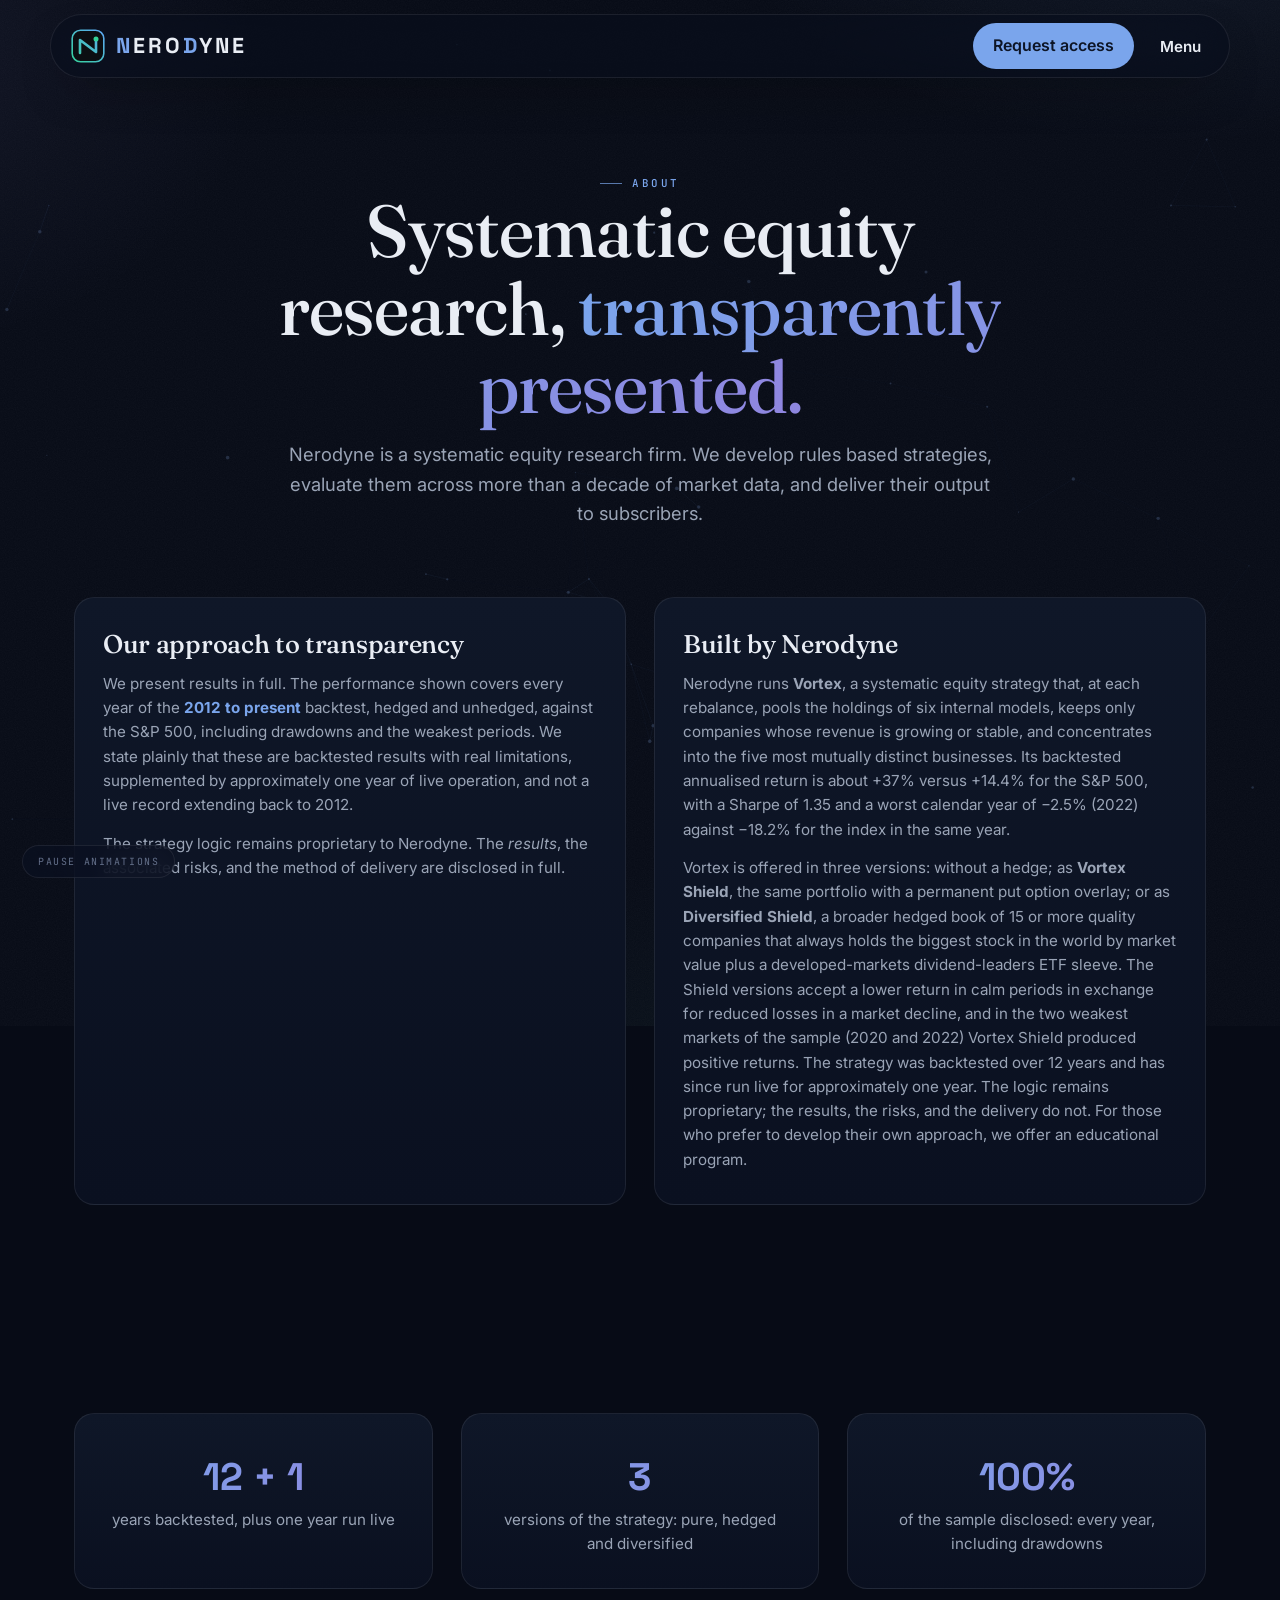
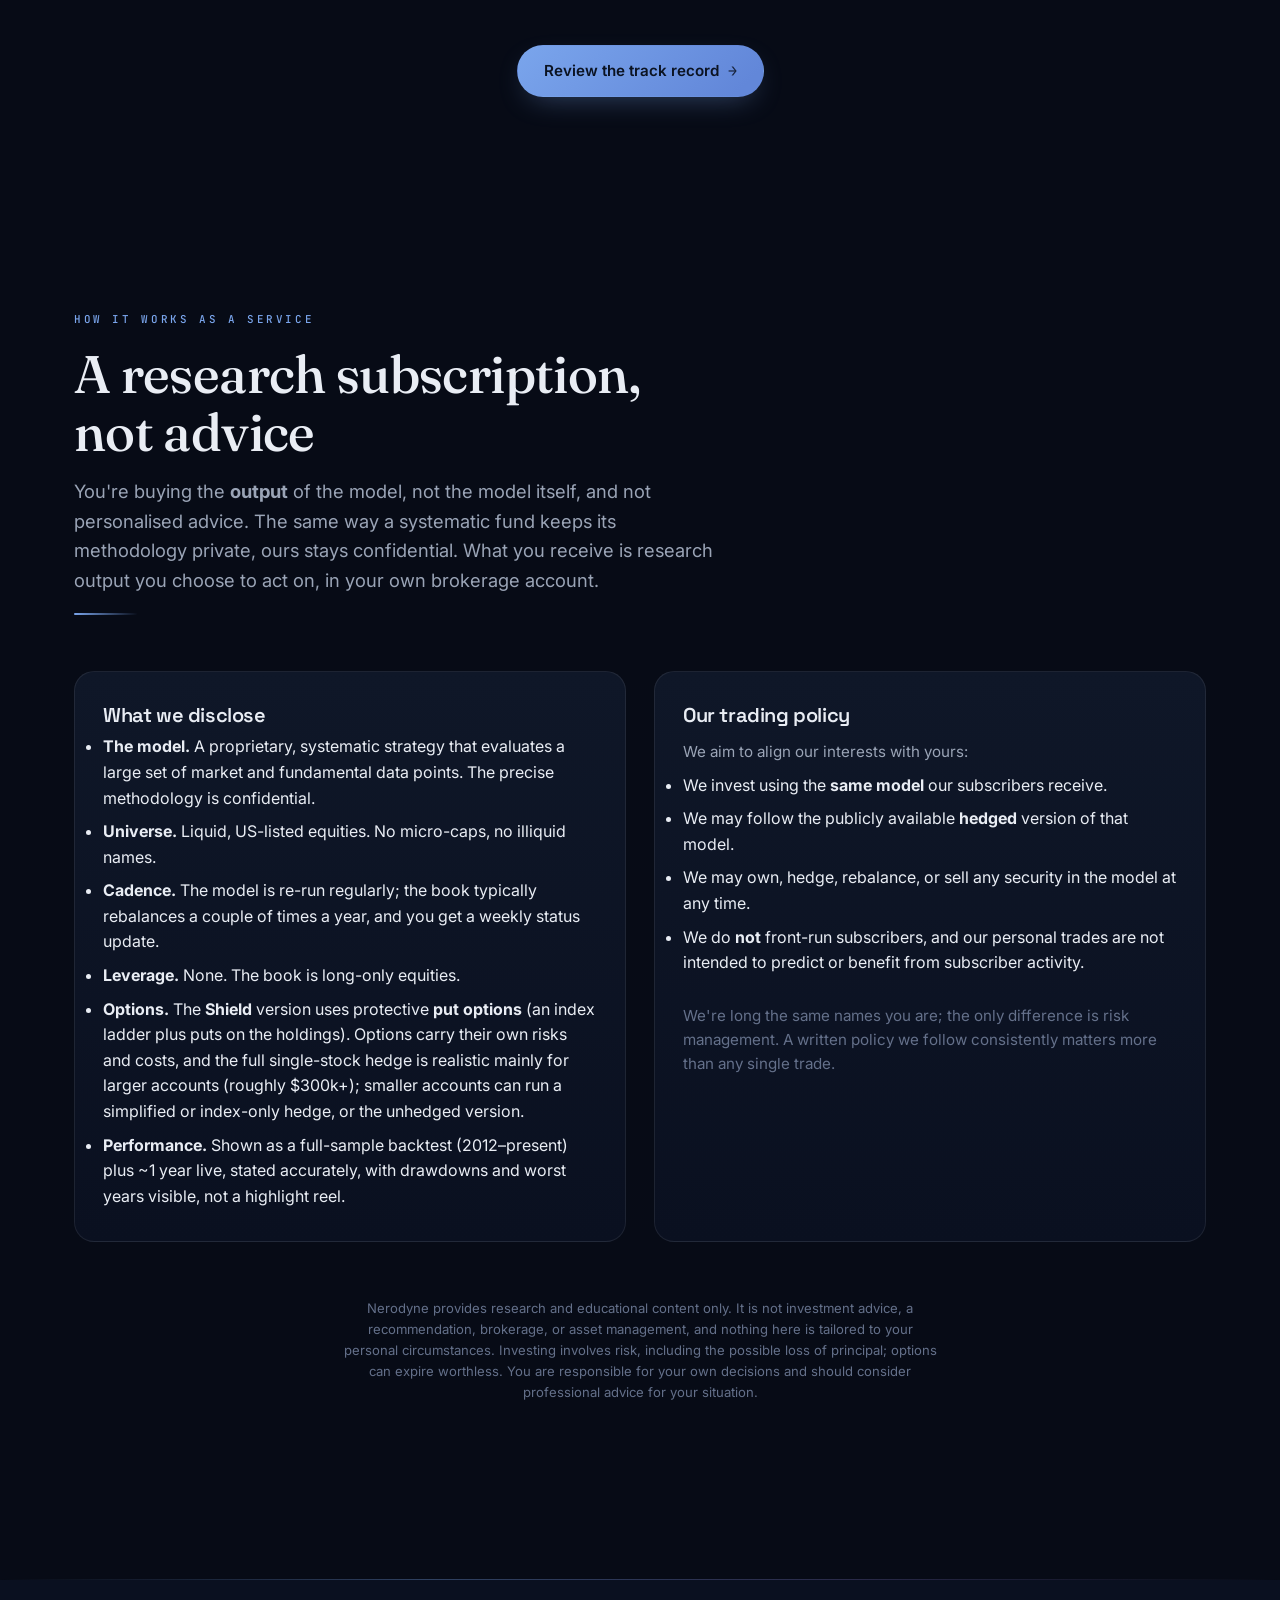
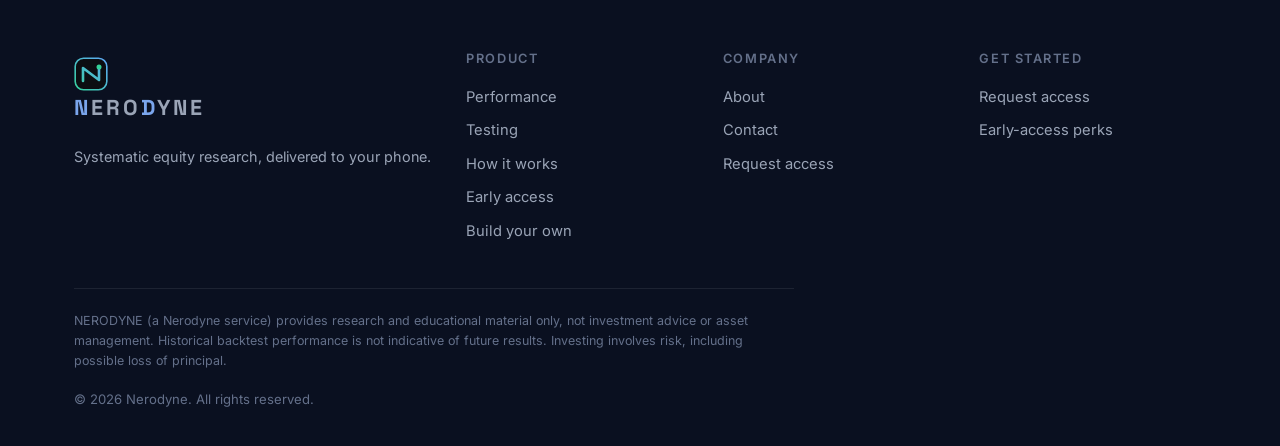
==== commit 4d941627: "Optiver-inspired editorial redesign: serif display type, pill header + overlay menu, skippable intro" ====
--- a/about.html
+++ b/about.html
@@ -5,8 +5,8 @@
 <meta name="viewport" content="width=device-width, initial-scale=1.0">
 <title>About · NERODYNE</title>
 <link rel="preconnect" href="https://fonts.googleapis.com">
-<link href="https://fonts.googleapis.com/css2?family=Inter:wght@400;500;600&family=Space+Grotesk:wght@500;600;700&family=JetBrains+Mono:wght@400;500;600&display=swap" rel="stylesheet">
-<link rel="stylesheet" href="css/style-v7.css">
+<link href="https://fonts.googleapis.com/css2?family=Inter:wght@400;500;600&family=Space+Grotesk:wght@500;600;700&family=JetBrains+Mono:wght@400;500;600&family=Fraunces:opsz,wght@9..144,400;9..144,500;9..144,600&display=swap" rel="stylesheet">
+<link rel="stylesheet" href="css/style-v8.css">
 <link rel="icon" href="assets/logo.svg">
 </head>
 <body>
@@ -100,6 +100,6 @@
     <p class="copyright">© <span data-year></span> Nerodyne. All rights reserved.</p>
   </div>
 </footer>
-<script src="js/main-v6.js"></script>
+<script src="js/main-v7.js"></script>
 </body>
 </html>
--- a/css/style-v8.css
+++ b/css/style-v8.css
@@ -0,0 +1,926 @@
+/* ===========================================================================
+   NERODYNE — systematic equity research website
+   Dark, restrained, professional. Muted teal/steel-blue/brass palette.
+   =========================================================================== */
+
+:root {
+  --bg:        #070b16;   /* deep space navy */
+  --bg-2:      #0a1020;
+  --panel:     #0f1728;
+  --panel-2:   #131d33;
+  --border:    rgba(255,255,255,.08);
+  --border-2:  rgba(255,255,255,.14);
+  --text:      #e9edf4;
+  --muted:     #9aa4b6;
+  --faint:     #64708a;
+  --accent:    #7aa5ec;   /* electric refined blue — brand / CTA / flagship line */
+  --accent-2:  #4cc4a6;  /* teal — hedged line */
+  --violet:    #8f86e0;   /* tertiary, gradients only */
+  --up:        #4db892;   /* positive numbers only */
+  --spy:       #6b7280;
+  --gold:      #c2a568;   /* muted brass */
+  --danger:    #d9808f;
+  --glow:      0 10px 34px rgba(0,0,0,.35);
+  --radius:    14px;
+  --radius-sm: 10px;
+  --maxw:      1180px;
+  --font:      'Inter', -apple-system, BlinkMacSystemFont, 'Segoe UI', Roboto, sans-serif;
+  --mono:      'JetBrains Mono', ui-monospace, 'SF Mono', Menlo, monospace;
+  --display:   'Space Grotesk', var(--font);
+}
+
+* { box-sizing: border-box; margin: 0; padding: 0; }
+html { scroll-behavior: smooth; overscroll-behavior: none; }
+body {
+  font-family: var(--font);
+  background: var(--bg);
+  color: var(--text);
+  line-height: 1.6;
+  -webkit-font-smoothing: antialiased;
+  overflow-x: hidden;
+  overscroll-behavior: none;
+}
+a { color: inherit; text-decoration: none; }
+img, svg { display: block; }
+/* horizontal padding only — must NOT zero out the vertical padding that `section` sets */
+.container { width: 100%; max-width: var(--maxw); margin: 0 auto; padding-inline: 24px; }
+
+/* ambient background — slow three-tone aurora mesh */
+body::before {
+  content: ""; position: fixed; inset: -14%; z-index: -2; pointer-events: none;
+  background:
+    radial-gradient(900px 620px at 82% -6%,  rgba(122,165,236,.10), transparent 55%),
+    radial-gradient(720px 560px at 4%  16%,  rgba(143,134,224,.07), transparent 52%),
+    radial-gradient(680px 520px at 60% 108%, rgba(76,196,166,.05),  transparent 55%),
+    url("data:image/svg+xml,%3Csvg xmlns='http://www.w3.org/2000/svg' width='160' height='160'%3E%3Cfilter id='n'%3E%3CfeTurbulence type='fractalNoise' baseFrequency='.9' numOctaves='2' stitchTiles='stitch'/%3E%3CfeColorMatrix type='saturate' values='0'/%3E%3C/filter%3E%3Crect width='100%25' height='100%25' filter='url(%23n)' opacity='.045'/%3E%3C/svg%3E");
+  background-repeat: no-repeat, no-repeat, no-repeat, repeat;
+  animation: mesh-drift 46s ease-in-out infinite alternate;
+}
+@keyframes mesh-drift {
+  0%   { transform: translate3d(0,0,0) scale(1); }
+  100% { transform: translate3d(-1.6%,1.2%,0) scale(1.04); }
+}
+/* very fine grid, fading out below the fold */
+body::after {
+  content: ""; position: fixed; inset: 0; z-index: -1; pointer-events: none; opacity: .35;
+  background-image:
+    linear-gradient(rgba(255,255,255,.018) 1px, transparent 1px),
+    linear-gradient(90deg, rgba(255,255,255,.018) 1px, transparent 1px);
+  background-size: 72px 72px;
+  -webkit-mask-image: radial-gradient(ellipse 90% 55% at 50% 0%, #000 20%, transparent 72%);
+          mask-image: radial-gradient(ellipse 90% 55% at 50% 0%, #000 20%, transparent 72%);
+}
+@media (prefers-reduced-motion: reduce) {
+  body::before, .phone, .gradient-text { animation: none !important; }
+  .ticker-track { animation: none !important; }
+  .reveal { opacity: 1 !important; transform: none !important; }
+  .hero-fx { display: none !important; }
+}
+
+/* ---------- typography ---------- */
+h1,h2,h3,h4 { font-family: var(--display); font-weight: 600; line-height: 1.12; letter-spacing: -.02em; }
+h1 { font-size: clamp(2.6rem, 6.4vw, 4.9rem); line-height: 1.04; letter-spacing: -.035em; }
+h2 { font-size: clamp(1.9rem, 4.2vw, 3.1rem); letter-spacing: -.03em; }
+h3 { font-size: 1.25rem; }
+p  { color: var(--muted); }
+.eyebrow {
+  font-family: var(--mono); text-transform: uppercase; letter-spacing: .24em;
+  font-size: .68rem; color: var(--accent); font-weight: 500;
+  display: inline-flex; align-items: center; gap: 10px;
+}
+.eyebrow::before { content: ""; width: 22px; height: 1px; background: var(--accent); opacity: .7; }
+.section-head.center .eyebrow::after { content: ""; width: 22px; height: 1px; background: var(--accent); opacity: .7; }
+.lead { font-size: 1.15rem; color: var(--muted); max-width: 60ch; }
+.gradient-text {
+  background: linear-gradient(110deg, var(--accent), var(--violet) 45%, var(--accent-2) 90%);
+  background-size: 220% auto;
+  -webkit-background-clip: text; background-clip: text; color: transparent;
+  animation: text-sheen 14s ease-in-out infinite alternate;
+}
+@keyframes text-sheen { from { background-position: 0% center; } to { background-position: 100% center; } }
+
+/* ---------- header / nav ---------- */
+.site-header {
+  position: sticky; top: 0; z-index: 100;
+  backdrop-filter: blur(14px);
+  background: rgba(7,8,10,.72);
+  border-bottom: 1px solid var(--border);
+}
+.nav { display: flex; align-items: center; justify-content: space-between; height: 70px; }
+.logo { display: flex; align-items: center; gap: 11px; }
+.logo .mark { width: 34px; height: 34px; }
+.logo .word { font-family: var(--display); font-weight: 700; font-size: 1.35rem; letter-spacing: .14em; }
+.logo .word b { color: var(--accent); font-weight: 700; }
+.logo small { display:block; font-size:.55rem; letter-spacing:.34em; color: var(--faint); margin-top:-3px; }
+
+.nav-links { display: flex; align-items: center; gap: 6px; }
+.nav-links a {
+  padding: 9px 14px; border-radius: 9px; font-size: .92rem; color: var(--muted);
+  transition: color .2s, background .2s;
+}
+.nav-links a:hover, .nav-links a.active { color: var(--text); background: rgba(255,255,255,.05); }
+.nav-cta {
+  background: var(--accent) !important; color: #0d1526 !important; font-weight: 600;
+  padding: 9px 18px !important; border-radius: 10px !important;
+}
+.nav-cta:hover { filter: brightness(1.06); }
+.nav-social { display: inline-flex; align-items: center; justify-content: center; width: 38px; height: 38px; padding: 0 !important; border-radius: 9px; }
+.nav-social svg { width: 18px; height: 18px; display: block; }
+.nav-social.discord { color: #5865F2 !important; }
+.nav-social.telegram { color: #229ED9 !important; }
+.nav-social:hover { background: rgba(255,255,255,.06) !important; }
+.nav-social.discord:hover { color: #7782f7 !important; }
+.nav-social.telegram:hover { color: #3eb0e6 !important; }
+.hamburger { display: none; background: none; border: 0; color: var(--text); cursor: pointer; padding: 8px; }
+
+/* ---------- buttons ---------- */
+.btn {
+  display: inline-flex; align-items: center; gap: 9px; cursor: pointer;
+  font-family: var(--font); font-weight: 600; font-size: .95rem;
+  padding: 13px 26px; border-radius: 999px; border: 1px solid transparent; transition: .2s;
+}
+.btn-primary {
+  background: linear-gradient(135deg, var(--accent), #6287d9 90%);
+  color: #0b1322;
+  box-shadow: 0 10px 30px -12px rgba(122,165,236,.45);
+  transition: transform .25s cubic-bezier(.16,1,.3,1), box-shadow .25s, filter .2s;
+}
+.btn-primary:hover { transform: translateY(-2px); filter: brightness(1.07);
+  box-shadow: 0 16px 40px -12px rgba(122,165,236,.55); }
+.btn-primary:active { transform: translateY(0); }
+.btn-ghost { background: transparent; border-color: var(--border-2); color: var(--text); }
+.btn-ghost:hover { background: rgba(255,255,255,.05); border-color: var(--accent); }
+.btn-lg { padding: 16px 30px; font-size: 1.02rem; }
+.btn svg { flex: none; width: 18px; height: 18px; }
+
+/* ---------- sections ---------- */
+section { padding: 104px 0; }
+.section-head { max-width: 640px; margin-bottom: 56px; }
+.section-head.center { margin-left: auto; margin-right: auto; text-align: center; }
+.section-head h2 { margin: 14px 0 16px; }
+
+/* ---------- hero ---------- */
+.hero { padding-block: 70px 40px; }
+.hero-grid { display: grid; grid-template-columns: 1.05fr 1fr; gap: 56px; align-items: center; }
+.hero h1 { margin: 18px 0 20px; }
+.hero .lead { margin-bottom: 30px; }
+.hero-cta { display: flex; gap: 14px; flex-wrap: wrap; }
+.hero-stats { display: flex; gap: 34px; margin-top: 42px; flex-wrap: wrap; }
+.hero-stats .stat { border-top: 1px solid var(--border-2); padding-top: 14px; min-width: 148px; }
+.hero-stats .stat .num { font-family: var(--mono); font-size: 1.75rem; font-weight: 600; color: var(--text); letter-spacing: -.02em; }
+.hero-stats .stat .num.up { color: var(--up); }
+.hero-stats .stat .lbl { font-family: var(--mono); font-size: .66rem; color: var(--faint); text-transform: uppercase; letter-spacing: .14em; margin-top: 4px; }
+
+/* chart panel */
+.panel {
+  background: linear-gradient(180deg, var(--panel), var(--bg-2));
+  border: 1px solid var(--border); border-radius: var(--radius); padding: 22px;
+}
+.chart-card { position: relative; box-shadow: 0 30px 80px -40px rgba(0,0,0,.9); }
+.chart-card .chart-head { display: flex; justify-content: space-between; align-items: flex-start; margin-bottom: 12px; }
+.chart-card .chart-head .t { font-family: var(--display); font-weight: 600; }
+.live-dot {
+  display:inline-flex; align-items:center; gap:7px; font-size:.74rem; color: var(--accent);
+  text-transform: uppercase; letter-spacing: .12em;
+}
+.live-dot::before { content:""; width:8px; height:8px; border-radius:50%; background: var(--accent);
+  box-shadow: 0 0 0 0 rgba(109,151,211,.5); animation: pulse 2s infinite; }
+@keyframes pulse { 0%{box-shadow:0 0 0 0 rgba(109,151,211,.45);} 70%{box-shadow:0 0 0 9px rgba(109,151,211,0);} 100%{box-shadow:0 0 0 0 rgba(109,151,211,0);} }
+.chart-wrap { position: relative; height: 340px; }
+.chart-meta { display:flex; justify-content: space-between; margin-top: 12px; font-family: var(--mono); font-size: .72rem; color: var(--faint); }
+
+/* ---------- model cards / scroller ---------- */
+.models-scroller {
+  display: grid; grid-auto-flow: column; grid-auto-columns: minmax(340px, 1fr);
+  gap: 22px; overflow-x: auto; padding: 6px 4px 24px; scroll-snap-type: x mandatory;
+  scrollbar-width: thin; scrollbar-color: var(--border-2) transparent;
+}
+.models-scroller::-webkit-scrollbar { height: 8px; }
+.models-scroller::-webkit-scrollbar-thumb { background: var(--border-2); border-radius: 8px; }
+.model-card { scroll-snap-align: center; display: flex; flex-direction: column; gap: 16px; }
+.model-card .mc-head { display: flex; align-items: center; justify-content: space-between; }
+.model-card .mc-name { font-family: var(--display); font-size: 1.5rem; font-weight: 700; }
+.model-card .mc-tag { font-family: var(--mono); font-size: .72rem; color: var(--faint); letter-spacing: .02em; }
+.badge { font-family: var(--mono); font-size:.62rem; letter-spacing:.14em; text-transform:uppercase; padding:4px 10px; border-radius:999px;
+  background: rgba(194,165,104,.12); color: var(--gold); border: 1px solid rgba(194,165,104,.28); }
+
+.toggle {
+  display: inline-flex; background: var(--bg); border: 1px solid var(--border); border-radius: 999px; padding: 3px;
+}
+.toggle button {
+  border: 0; background: transparent; color: var(--muted); cursor: pointer; font-family: var(--font);
+  font-family: var(--mono); font-weight: 500; font-size: .72rem; text-transform: uppercase; letter-spacing: .06em;
+  padding: 6px 14px; border-radius: 999px; transition: .2s;
+}
+.toggle button.active { background: var(--accent); color: #0d1526; }
+.toggle button.active.hedged { background: var(--accent-2); color: #0d1526; }
+
+.mc-spark { height: 90px; position: relative; }
+.stat-grid { display: grid; grid-template-columns: 1fr 1fr; gap: 1px; background: var(--border); border-radius: var(--radius-sm); overflow: hidden; }
+.stat-grid .cell { background: var(--panel-2); padding: 13px 15px; }
+.stat-grid .cell .v { font-family: var(--mono); font-size: 1.22rem; font-weight: 600; letter-spacing: -.02em; }
+.stat-grid .cell .v.up { color: var(--up); } .stat-grid .cell .v.down { color: var(--danger); }
+.stat-grid .cell .k { font-family: var(--mono); font-size: .64rem; color: var(--faint); text-transform: uppercase; letter-spacing: .1em; }
+
+/* ---------- feature grid ---------- */
+.grid-3 { display: grid; grid-template-columns: repeat(3, 1fr); gap: 28px; }
+.grid-2 { display: grid; grid-template-columns: repeat(2, 1fr); gap: 28px; }
+.feature { padding: 32px 28px; }
+.feature .ic { width: 44px; height: 44px; border-radius: 12px; display: grid; place-items: center; margin-bottom: 18px;
+  background: rgba(109,151,211,.09); color: var(--accent); border: 1px solid rgba(109,151,211,.22);
+  font-size: 1.1rem; transition: background .3s; }
+.feature:hover .ic { background: rgba(109,151,211,.14); }
+.feature h3 { margin-bottom: 8px; }
+.feature p { font-size: .95rem; }
+
+/* steps */
+.steps { counter-reset: step; display: grid; gap: 18px; }
+.step { display: grid; grid-template-columns: 54px 1fr; gap: 20px; align-items: start; padding: 22px; }
+.step .n { counter-increment: step; width: 46px; height: 46px; border-radius: 50%; display: grid; place-items: center;
+  font-family: var(--display); font-weight: 700; color: var(--accent); border: 1px solid var(--accent); }
+.step .n::before { content: counter(step); }
+
+/* ---------- pricing ---------- */
+.price-cards { display: grid; grid-template-columns: repeat(3,1fr); gap: 22px; align-items: stretch; }
+.price-card { padding: 30px; display: flex; flex-direction: column; gap: 16px; position: relative; }
+.price-card.featured { border-color: var(--accent); box-shadow: var(--glow); }
+.price-card .amt { font-family: var(--display); font-size: 2.6rem; font-weight: 700; }
+.price-card .amt span { font-size: 1rem; color: var(--faint); font-weight: 400; }
+.price-card ul { list-style: none; display: grid; gap: 10px; margin: 4px 0; }
+.price-card li { font-size: .92rem; color: var(--muted); display: flex; gap: 10px; }
+.price-card li::before { content: "✓"; color: var(--accent); font-weight: 700; }
+.price-card li.not-included { color: var(--faint); text-decoration: line-through; text-decoration-color: rgba(251,113,133,.5); }
+.price-card li.not-included::before { content: "✗"; color: var(--danger); font-weight: 700; text-decoration: none; }
+.price-card .save { font-size: .8rem; color: var(--gold); }
+
+/* ---------- tables ---------- */
+.tbl { width: 100%; border-collapse: collapse; font-size: .92rem; }
+.tbl th, .tbl td { text-align: right; padding: 13px 14px; border-bottom: 1px solid var(--border); }
+.tbl th:first-child, .tbl td:first-child { text-align: left; }
+.tbl th { font-family: var(--mono); color: var(--faint); font-weight: 500; text-transform: uppercase; font-size: .66rem; letter-spacing: .1em; }
+.tbl td.up { color: var(--up); } .tbl td.down { color: var(--danger); }
+.tbl tr:hover td { background: rgba(255,255,255,.02); }
+
+/* ---------- forms ---------- */
+.form { display: grid; gap: 16px; max-width: 520px; }
+.form label { font-size: .85rem; color: var(--muted); display: grid; gap: 7px; }
+.form input, .form select, .form textarea {
+  background: var(--bg); border: 1px solid var(--border-2); color: var(--text);
+  padding: 13px 15px; border-radius: 10px; font-family: var(--font); font-size: .95rem; width: 100%;
+}
+.form input:focus, .form select:focus, .form textarea:focus { outline: none; border-color: var(--accent); }
+.radio-row { display: flex; gap: 12px; flex-wrap: wrap; }
+.email-card { background: var(--bg); border: 1px solid var(--border-2); border-radius: var(--radius-sm); padding: 22px; }
+.note { font-size: .82rem; color: var(--faint); }
+
+/* ---------- misc ---------- */
+.reveal { opacity: 0; transform: translateY(22px); transition: opacity .7s ease, transform .7s ease; }
+.reveal.in { opacity: 1; transform: none; }
+.pill { display:inline-block; font-size:.74rem; color:var(--muted); border:1px solid var(--border-2);
+  padding:5px 12px; border-radius:999px; }
+.divider { height:1px; background: var(--border); margin: 0 auto; max-width: var(--maxw); }
+.center { text-align: center; }
+.mt-s{margin-top:14px}.mt-m{margin-top:28px}.mt-l{margin-top:56px}
+
+/* page hero (inner pages) */
+.page-hero { padding-block: 64px 30px; }
+.page-hero h1 { font-size: clamp(2rem,5vw,3.2rem); margin-bottom: 14px; }
+
+/* CTA band */
+.cta-band { background: linear-gradient(120deg, rgba(109,151,211,.07), rgba(76,189,160,.05));
+  border: 1px solid var(--border); border-radius: 22px; padding: 72px 54px; text-align: center; }
+
+/* ---------- footer ---------- */
+.site-footer { border-top: 1px solid var(--border); padding: 72px 0 36px; margin-top: 72px; background: var(--bg-2); }
+.footer-grid { display: grid; grid-template-columns: 1.6fr 1fr 1fr 1fr; gap: 30px; }
+.footer-grid h4 { font-size: .8rem; text-transform: uppercase; letter-spacing: .12em; color: var(--faint); margin-bottom: 14px; font-family: var(--font); }
+.footer-grid a { display: block; color: var(--muted); font-size: .92rem; padding: 5px 0; }
+.footer-grid a:hover { color: var(--accent); }
+.disclaimer { font-size: .78rem; color: var(--faint); border-top: 1px solid var(--border); margin-top: 40px; padding-top: 22px; max-width: 90ch; }
+.copyright { color: var(--faint); font-size: .82rem; margin-top: 18px; }
+
+/* ===========================================================================
+   HIGH-END VISUAL LAYER — added in redesign
+   =========================================================================== */
+
+/* gradient hairline that sits under the sticky header — kept neutral */
+.site-header { position: sticky; }
+.site-header::after {
+  content:""; position:absolute; left:0; right:0; bottom:-1px; height:1px;
+  background: linear-gradient(90deg, transparent, rgba(255,255,255,.14), transparent);
+}
+
+/* ---------- ticker tape ---------- */
+.ticker {
+  border-top: 1px solid var(--border); border-bottom: 1px solid var(--border);
+  background: rgba(12,14,18,.6); overflow: hidden; padding: 11px 0;
+  -webkit-mask-image: linear-gradient(90deg, transparent, #000 6%, #000 94%, transparent);
+          mask-image: linear-gradient(90deg, transparent, #000 6%, #000 94%, transparent);
+}
+.ticker-track { display: inline-flex; gap: 38px; white-space: nowrap; animation: marquee 38s linear infinite; will-change: transform; }
+.ticker:hover .ticker-track { animation-play-state: paused; }
+.ticker .ti { font-family: var(--display); font-size: .92rem; letter-spacing: .02em; color: var(--muted); display:inline-flex; gap:9px; align-items:center; }
+.ticker .ti b { color: var(--text); font-weight: 600; }
+.ticker .ti .up { color: var(--up); } .ticker .ti .down { color: var(--danger); }
+.ticker .ti::before { content:"›"; color: var(--faint); }
+@keyframes marquee { from { transform: translateX(0); } to { transform: translateX(-50%); } }
+
+.hero { position: relative; }
+
+/* big animated counters */
+.num.count, .stat .num { font-variant-numeric: tabular-nums; }
+
+/* ---------- panels ---------- */
+.panel { position: relative; transition: transform .3s ease, border-color .3s, box-shadow .3s; }
+.panel.glow { border-color: transparent; background:
+  linear-gradient(170deg, var(--panel), var(--bg-2)) padding-box,
+  linear-gradient(140deg, rgba(109,151,211,.28), rgba(76,189,160,.2) 60%, rgba(255,255,255,.06)) border-box;
+  border: 1px solid transparent; }
+.feature:hover, .price-card:hover, .model-card:hover {
+  transform: translateY(-3px);
+  border-color: var(--border-2);
+  box-shadow: 0 18px 48px -24px rgba(0,0,0,.7);
+}
+
+/* ---------- phone mockup (shows a real signal alert) ---------- */
+.phone-wrap { display:flex; justify-content:center; perspective: 1400px; }
+.phone {
+  width: 300px; max-width: 86vw; border-radius: 38px; padding: 14px;
+  background: linear-gradient(165deg, #1b2027, #0d1016); border: 1px solid var(--border-2);
+  box-shadow: 0 40px 90px -40px rgba(0,0,0,.85), inset 0 0 0 2px rgba(255,255,255,.03);
+  transform: rotateY(-7deg) rotateX(3deg); transition: transform .5s ease;
+}
+.phone-wrap { animation: phone-float 7s ease-in-out infinite; }
+@keyframes phone-float {
+  0%, 100% { transform: translateY(0); }
+  50%      { transform: translateY(-12px); }
+}
+.phone:hover { transform: rotateY(-2deg) rotateX(1deg); }
+.phone .screen { background: var(--bg); border-radius: 26px; padding: 16px 14px; min-height: 480px; overflow:hidden; }
+.phone .notch { width: 42%; height: 6px; border-radius: 999px; background: #2a2f38; margin: 2px auto 16px; }
+.phone .app-top { display:flex; align-items:center; gap:9px; padding-bottom:12px; border-bottom:1px solid var(--border); margin-bottom:14px; }
+.phone .app-top .av { width:30px; height:30px; border-radius:9px; background: var(--accent); color:#0d1526; display:grid; place-items:center; font-family:var(--display); font-weight:700; }
+.phone .app-top .nm { font-weight:600; font-size:.9rem; } .phone .app-top .st { font-size:.7rem; color:var(--accent); }
+.bubble {
+  background: var(--panel-2); border:1px solid var(--border); border-radius: 14px; border-top-left-radius:4px;
+  padding: 13px 14px; margin-bottom: 12px; font-size: .82rem; line-height:1.5; animation: pop .5s both;
+}
+.bubble .bh { font-family:var(--display); font-weight:700; color: var(--accent); margin-bottom:6px; letter-spacing:.02em; }
+.bubble.b2 .bh { color: var(--accent-2); }
+.bubble code, .bubble .row { font-family: ui-monospace, 'SF Mono', Menlo, monospace; color: var(--text); }
+.bubble .row { display:flex; justify-content:space-between; padding:2px 0; color: var(--muted); align-items:center; }
+.bubble .row b { color: var(--text); }
+/* ticker name hidden behind a blur — the weight/size stays readable. */
+.bubble .tk { filter: blur(5px); -webkit-user-select: none; user-select: none; color: var(--text); }
+.bubble .locked { display:inline-flex; align-items:center; gap:6px; }
+.bubble .time { color: var(--faint); font-size:.7rem; text-align:right; margin-top:6px; }
+@keyframes pop { from { opacity:0; transform: translateY(10px) scale(.98); } to { opacity:1; transform:none; } }
+
+/* ---------- compare bars (model vs SPY) ---------- */
+.bars { display:grid; gap:14px; }
+.bar-row { display:grid; grid-template-columns: 92px 1fr 76px; align-items:center; gap:14px; }
+.bar-row .lab { font-size:.85rem; color: var(--muted); font-weight:600; }
+.bar-track { height: 12px; border-radius: 999px; background: var(--bg); border:1px solid var(--border); overflow:hidden; }
+.bar-fill { height:100%; width:0; border-radius:999px; transition: width 1.3s cubic-bezier(.2,.8,.2,1);
+  background: linear-gradient(90deg, var(--accent), var(--accent-2)); }
+.bar-fill.spy { background: var(--spy); }
+.bar-row .val { font-family: var(--display); font-weight:700; text-align:right; font-size:.95rem; }
+
+/* ---------- section heading flourish ---------- */
+.section-head .eyebrow { display:inline-block; }
+.kicker-line { width:46px; height:3px; border-radius:3px; background:linear-gradient(90deg,var(--accent),var(--accent-2)); margin:18px 0 0; }
+.section-head.center .kicker-line { margin-inline:auto; }
+
+/* badges variants */
+.badge.green { background: rgba(76,189,160,.12); color: var(--accent); border-color: rgba(76,189,160,.28); }
+.badge.blue  { background: rgba(125,157,217,.12); color: var(--accent-2); border-color: rgba(125,157,217,.28); }
+
+/* reveal — content approaches from depth: scale + blur zoom-in */
+.reveal { opacity:0; transform:scale(.93); filter:blur(10px);
+  transition: opacity .75s cubic-bezier(.16,1,.3,1), transform .75s cubic-bezier(.16,1,.3,1), filter .75s ease; }
+.reveal.in { opacity:1; transform:none; filter:blur(0); }
+.reveal[data-d="1"]{ transition-delay:.06s } .reveal[data-d="2"]{ transition-delay:.12s }
+.reveal[data-d="3"]{ transition-delay:.18s } .reveal[data-d="4"]{ transition-delay:.24s }
+.reveal[data-d="5"]{ transition-delay:.3s }
+
+/* ---------- responsive ---------- */
+@media (max-width: 920px) {
+  .phone { transform: none; }
+  .hero-grid, .grid-3, .grid-2, .price-cards, .footer-grid { grid-template-columns: 1fr; }
+  .nav-links { position: fixed; inset: 70px 0 auto 0; flex-direction: column; align-items: stretch;
+    background: var(--bg-2); border-bottom: 1px solid var(--border); padding: 14px; gap: 4px;
+    transform: translateY(-130%); transition: transform .3s; }
+  .nav-links.open { transform: none; }
+  .nav-links a { padding: 13px; }
+  .hamburger { display: block; }
+  .price-cards { gap: 16px; }
+  .footer-grid { gap: 10px; }
+}
+
+/* ===========================================================================
+   PREMIUM POLISH LAYER
+   =========================================================================== */
+
+/* ── page load ── */
+@keyframes page-in { from { opacity:0; } to { opacity:1; } }
+body { animation: page-in .6s ease both; }
+
+/* ── custom thin scrollbar ── */
+::-webkit-scrollbar { width:4px; }
+::-webkit-scrollbar-track { background:transparent; }
+::-webkit-scrollbar-thumb { background:rgba(255,255,255,.13); border-radius:2px; }
+::-webkit-scrollbar-thumb:hover { background:rgba(255,255,255,.25); }
+* { scrollbar-width:thin; scrollbar-color:rgba(255,255,255,.13) transparent; }
+
+/* ── header glass upgrade ── */
+.site-header {
+  backdrop-filter:blur(22px) saturate(1.9);
+  -webkit-backdrop-filter:blur(22px) saturate(1.9);
+  background:rgba(4,5,10,.78);
+}
+
+/* ── kicker line ── */
+.kicker-line {
+  width:64px; height:2px; border-radius:2px;
+  background:linear-gradient(90deg, var(--accent), transparent);
+}
+
+/* ── nav active line ── */
+.nav-links a.active { box-shadow:inset 0 -2px 0 var(--accent); }
+
+/* ── badge colours ── */
+.badge { background:rgba(194,165,104,.12); color:var(--gold); border-color:rgba(194,165,104,.28); }
+.badge.green { background:rgba(76,189,160,.12); color:var(--accent); border-color:rgba(76,189,160,.28); }
+.badge.blue  { background:rgba(125,157,217,.12); color:var(--accent-2); border-color:rgba(125,157,217,.28); }
+
+/* ── price card featured ring ── */
+.price-card.featured { border-color:rgba(109,151,211,.4); box-shadow:0 14px 40px -24px rgba(0,0,0,.6); }
+
+/* ── model card description ── */
+.model-card .mc-desc { font-size:.9rem; color:var(--muted); line-height:1.55; margin:0; }
+
+
+/* ===========================================================================
+   FUTURIST LAYER — pointer-lit borders, hero constellation, scroll progress
+   =========================================================================== */
+
+/* content layering (header keeps its own sticky positioning) */
+section, footer { position: relative; z-index: 1; }
+
+/* scroll progress hairline under the header */
+.scroll-progress {
+  position: fixed; top: 0; left: 0; height: 2px; width: 0; z-index: 200;
+  background: linear-gradient(90deg, var(--accent), var(--violet) 60%, var(--accent-2));
+  box-shadow: 0 0 12px rgba(122,165,236,.55);
+  pointer-events: none;
+}
+
+/* pointer-lit border on panels — light traces the edge, never fills the card */
+.panel::after {
+  content: ""; position: absolute; inset: -1px; border-radius: inherit; padding: 1px;
+  background: radial-gradient(280px circle at var(--mx,-300px) var(--my,-300px),
+              rgba(122,165,236,.55), rgba(143,134,224,.25) 45%, transparent 70%);
+  -webkit-mask: linear-gradient(#000 0 0) content-box, linear-gradient(#000 0 0);
+  -webkit-mask-composite: xor; mask-composite: exclude;
+  opacity: 0; transition: opacity .35s; pointer-events: none;
+}
+.panel:hover::after { opacity: 1; }
+
+/* hero constellation canvas */
+.hero-fx { position: absolute; inset: 0; z-index: 0; pointer-events: none; opacity: .55; }
+.hero-grid { position: relative; z-index: 1; }
+
+/* hero chart panel: ambient bloom */
+.chart-card { box-shadow: 0 30px 80px -40px rgba(0,0,0,.9), 0 0 90px -30px rgba(122,165,236,.18); }
+
+/* stat cells: quiet lift on hover */
+.stat-grid .cell { transition: background .25s; }
+.stat-grid .cell:hover { background: #182541; }
+
+/* nav links: sliding underline */
+.nav-links a { position: relative; }
+.nav-links a:not(.nav-cta):not(.nav-social)::after {
+  content: ""; position: absolute; left: 14px; right: 14px; bottom: 6px; height: 1.5px;
+  background: linear-gradient(90deg, var(--accent), var(--accent-2));
+  transform: scaleX(0); transform-origin: left; transition: transform .3s cubic-bezier(.16,1,.3,1);
+}
+.nav-links a:not(.nav-cta):not(.nav-social):hover::after { transform: scaleX(1); }
+
+/* selection + focus */
+::selection { background: rgba(122,165,236,.35); color: var(--text); }
+:focus-visible { outline: 2px solid var(--accent); outline-offset: 2px; border-radius: 4px; }
+
+/* footer hairline */
+.site-footer { border-top: 1px solid transparent; background:
+  linear-gradient(var(--bg-2), var(--bg-2)) padding-box,
+  linear-gradient(90deg, transparent, rgba(122,165,236,.35), rgba(143,134,224,.25), transparent) border-box; }
+
+@media (prefers-reduced-motion: reduce) {
+  .scroll-progress { display: none; }
+  .panel::after { display: none; }
+}
+
+
+/* ===========================================================================
+   MODERN PASS — terminal chart frame, bento grid, picker, arrow CTAs
+   =========================================================================== */
+
+/* primary CTAs get a nudging arrow */
+.btn-primary::after { content: "→"; font-family: var(--mono); opacity: .85;
+  transition: transform .25s cubic-bezier(.16,1,.3,1); }
+.btn-primary:hover::after { transform: translateX(4px); }
+
+/* terminal window bar on the hero chart */
+.term-bar { display: flex; align-items: center; gap: 7px; margin: -4px 0 14px; }
+.term-bar span { width: 9px; height: 9px; border-radius: 50%; background: var(--border-2); }
+.term-bar span:nth-child(1) { background: rgba(217,128,143,.55); }
+.term-bar span:nth-child(2) { background: rgba(194,165,104,.55); }
+.term-bar span:nth-child(3) { background: rgba(77,184,146,.55); }
+.term-bar em { font-family: var(--mono); font-style: normal; font-size: .68rem;
+  letter-spacing: .12em; color: var(--faint); margin-left: 8px; text-transform: uppercase; }
+
+/* hero chart range selector */
+.range-row { display: flex; justify-content: flex-end; margin-top: 10px; }
+
+/* bento layout for the feature grid */
+.bento .feature:nth-child(1) { grid-column: span 2; }
+.bento .feature:nth-child(6) { grid-column: 1 / -1; display: grid;
+  grid-template-columns: 1fr 2fr; gap: 6px 28px; align-items: center; }
+.bento .feature:nth-child(6) h3 { margin: 0; }
+.bento .feature:nth-child(6) p { grid-column: 2; grid-row: 1; }
+@media (max-width: 920px) {
+  .bento .feature:nth-child(1), .bento .feature:nth-child(6) { grid-column: auto; display: block; }
+}
+
+/* risk-profile picker */
+.picker { display: flex; gap: 10px; flex-wrap: wrap; margin-bottom: 26px; }
+.picker button {
+  font-family: var(--mono); font-size: .74rem; letter-spacing: .08em; text-transform: uppercase;
+  color: var(--muted); background: transparent; border: 1px solid var(--border-2);
+  border-radius: 999px; padding: 9px 18px; cursor: pointer; transition: .25s;
+}
+.picker button:hover { color: var(--text); border-color: var(--accent); }
+.picker button.active { color: #0d1526; background: var(--accent); border-color: var(--accent); }
+
+/* picked model card highlight */
+.model-card { transition: transform .3s ease, border-color .3s, box-shadow .3s; }
+.model-card.picked { border-color: rgba(122,165,236,.55);
+  box-shadow: 0 24px 60px -28px rgba(0,0,0,.8), 0 0 0 1px rgba(122,165,236,.35), 0 0 44px -18px rgba(122,165,236,.45); }
+
+
+/* investment calculator */
+.calc-row { display: flex; align-items: center; gap: 18px; flex-wrap: wrap; margin: 14px 0 18px; }
+.calc-row label { font-size: .9rem; color: var(--muted); }
+.calc-input { display: inline-flex; align-items: center; gap: 8px;
+  background: var(--bg); border: 1px solid var(--border-2); border-radius: 12px; padding: 10px 16px; }
+.calc-input span { font-family: var(--mono); color: var(--faint); }
+.calc-input input { background: transparent; border: 0; outline: none; color: var(--text);
+  font-family: var(--mono); font-size: 1.05rem; width: 130px; }
+.calc-input:focus-within { border-color: var(--accent); }
+.calc-grid { grid-template-columns: repeat(4, 1fr); }
+@media (max-width: 920px) { .calc-grid { grid-template-columns: 1fr 1fr; } }
+
+/* the CTA arrow belongs on real CTAs, not on selector pills */
+#modelSelect .btn-primary::after { content: none; }
+#modelSelect .btn-primary { transform: none !important; }
+
+
+/* ===========================================================================
+   CINEMATIC LAYER — full-screen hero, scroll journey, snap, scroll cue
+   =========================================================================== */
+
+html { scroll-snap-type: y proximity; }
+
+/* full-viewport hero with a scroll cue */
+.hero { min-height: 100svh; display: flex; align-items: center; scroll-snap-align: start; padding-block: 90px 110px; }
+.hero > .hero-grid { width: 100%; }
+.scroll-cue {
+  position: absolute; left: 50%; bottom: 26px; transform: translateX(-50%);
+  display: flex; flex-direction: column; align-items: center; gap: 10px;
+  font-family: var(--mono); font-size: .62rem; letter-spacing: .3em; color: var(--faint);
+  text-transform: uppercase; pointer-events: none;
+}
+.scroll-cue::after {
+  content: ""; width: 1px; height: 42px;
+  background: linear-gradient(var(--accent), transparent);
+  animation: cue-drop 2.2s ease-in-out infinite;
+}
+@keyframes cue-drop {
+  0%   { transform: scaleY(0); transform-origin: top; opacity: 0; }
+  35%  { transform: scaleY(1); opacity: 1; }
+  100% { transform: scaleY(1) translateY(14px); opacity: 0; }
+}
+
+/* the model journey: three full-screen chapters */
+.chapter {
+  min-height: 100svh; display: flex; align-items: center;
+  position: relative; overflow: hidden; padding: 0;
+  scroll-snap-align: start;
+}
+.chapter[data-ch="vortex"]      { --ch: var(--accent);   --ch-rgb: 122,165,236; }
+.chapter[data-ch="shield"]      { --ch: var(--accent-2); --ch-rgb: 76,196,166; }
+.chapter[data-ch="diversified"] { --ch: var(--gold);     --ch-rgb: 194,165,104; }
+.chapter::before {
+  content: ""; position: absolute; inset: 0; pointer-events: none;
+  background: radial-gradient(1100px 640px at 72% 50%, rgba(var(--ch-rgb), .09), transparent 62%);
+}
+.ch-num {
+  position: absolute; right: 3vw; top: 50%; transform: translateY(-50%);
+  font-family: var(--display); font-weight: 700; line-height: 1;
+  font-size: clamp(5.5rem, 10vw, 9.5rem); color: transparent;
+  -webkit-text-stroke: 1.5px rgba(var(--ch-rgb), .2);
+  text-transform: uppercase; letter-spacing: .12em;
+  writing-mode: vertical-rl; text-orientation: mixed;
+  pointer-events: none; user-select: none; will-change: transform, opacity;
+}
+.ch-inner { position: relative; z-index: 1; will-change: transform, opacity; }
+.ch-idx {
+  font-family: var(--mono); font-size: .68rem; letter-spacing: .3em;
+  text-transform: uppercase; color: var(--ch); display: inline-flex; align-items: center; gap: 12px;
+}
+.ch-idx::before { content: ""; width: 30px; height: 1px; background: var(--ch); }
+.ch-title {
+  font-size: clamp(2.8rem, 7vw, 5.4rem);
+  letter-spacing: -.03em; line-height: 1.02; margin: 16px 0 14px;
+}
+.ch-line { font-size: 1.2rem; color: var(--muted); max-width: 52ch; }
+.ch-stats { display: flex; gap: 36px; flex-wrap: wrap; margin: 34px 0 30px; }
+.ch-stats .stat { border-top: 1px solid rgba(var(--ch-rgb), .35); padding-top: 12px; min-width: 128px; }
+.ch-stats .num { font-family: var(--mono); font-size: 1.6rem; font-weight: 600; color: var(--text); }
+.ch-stats .num.up { color: var(--up); } .ch-stats .num.down { color: var(--danger); }
+.ch-stats .lbl { font-family: var(--mono); font-size: .62rem; color: var(--faint);
+  text-transform: uppercase; letter-spacing: .14em; margin-top: 4px; }
+.ch-spark { height: 110px; max-width: 560px; margin-bottom: 30px; position: relative; }
+.ch-cta { display: flex; gap: 14px; flex-wrap: wrap; }
+
+@media (max-width: 920px) {
+  .hero { min-height: auto; padding-block: 70px 60px; }
+  .scroll-cue { display: none; }
+  .chapter { min-height: auto; padding: 80px 0; }
+  .ch-num { font-size: 5rem; right: 2vw; opacity: .55; }
+  html { scroll-snap-type: none; }
+}
+@media (prefers-reduced-motion: reduce) {
+  html { scroll-snap-type: none; }
+  .scroll-cue::after { animation: none; }
+  .phone-wrap { animation: none; }
+  .ch-inner, .ch-num { transform: none !important; opacity: 1 !important; }
+}
+
+
+/* ===========================================================================
+   Z-AXIS FLY-THROUGH — scroll dollies the camera through full-screen scenes.
+   Progressive enhancement: without .zoom-on (no JS, mobile, reduced motion)
+   the scenes are ordinary stacked sections.
+   =========================================================================== */
+
+.scene { position: relative; }
+.scene.hero { min-height: 100svh; display: flex; align-items: center; }
+
+.zoom-on .zoom-track { position: relative; }
+.zoom-on .zoom-stage {
+  position: sticky; top: 0; height: 100svh; overflow: hidden;
+  perspective: 1300px; perspective-origin: 50% 42%;
+}
+.zoom-on .scene {
+  position: absolute; inset: 0; display: flex; align-items: center;
+  min-height: 0; padding: 0; will-change: transform, opacity;
+  transform-style: preserve-3d; backface-visibility: hidden;
+}
+.zoom-on .scene.hero { padding: 0; }
+.zoom-on .scene .scroll-cue { bottom: 32px; }
+.zoom-on .scene.chapter { min-height: 0; }
+
+/* scene progress dots (right edge, homepage fly-through) */
+.scene-dots {
+  position: fixed; right: 22px; top: 50%; transform: translateY(-50%);
+  display: none; flex-direction: column; gap: 12px; z-index: 90;
+}
+.zoom-on .scene-dots { display: flex; }
+.scene-dots span {
+  width: 7px; height: 7px; border-radius: 50%;
+  background: rgba(255,255,255,.16); transition: background .3s, transform .3s;
+}
+.scene-dots span.on { background: var(--accent); transform: scale(1.35); }
+.scene-dots.gone { display: none; }
+
+/* cinematic page heroes on every inner page */
+.page-hero { min-height: 52svh; display: flex; flex-direction: column; justify-content: center; }
+.page-hero h1 { font-size: clamp(2.4rem, 5.6vw, 4rem); }
+
+@media (max-width: 920px), (prefers-reduced-motion: reduce) {
+  .reveal { transform: none; filter: none; }
+}
+
+
+/* ── fly-through refinements ─────────────────────────────────────────────── */
+
+/* site-wide constellation backdrop (canvas injected by JS on every page) */
+.bg-fx { position: fixed; inset: 0; z-index: 0; pointer-events: none; opacity: .4; }
+
+/* compact hero inside the fly-through so everything fits one viewport */
+.zoom-on .scene { padding-top: 70px; }   /* clear the sticky header */
+.zoom-on .scene.hero .hero-grid { gap: 44px; }
+.zoom-on .scene.hero h1 { font-size: clamp(2.1rem, 4.4vw, 3.5rem); margin: 12px 0 14px; }
+.zoom-on .scene.hero .lead { font-size: 1.02rem; margin-bottom: 16px; }
+.zoom-on .scene.hero .hero-stats { margin-top: 22px; gap: 22px; }
+.zoom-on .scene.hero .hero-stats .stat { min-width: 116px; }
+.zoom-on .scene.hero .hero-stats .num { font-size: 1.35rem; }
+.zoom-on .scene.hero .chart-wrap { height: 280px; }
+@media (max-height: 900px) {
+  .zoom-on .scene.hero .join-row { display: none !important; }
+  .zoom-on .scene.hero .hero-stats { margin-top: 16px; }
+  .zoom-on .scene.hero .chart-wrap { height: 235px; }
+  .zoom-on .scene.hero .lead { font-size: .96rem; }
+}
+
+
+/* ===========================================================================
+   EDITORIAL LAYER — Optiver-inspired pass: serif display type, floating pill
+   header + full-screen menu, intro veil, scroll-lit statement, pause toggle.
+   The NERODYNE palette is unchanged — only structure and typography move.
+   =========================================================================== */
+
+:root {
+  --serif: 'Fraunces', Georgia, 'Times New Roman', serif;
+  --radius: 20px;
+  --radius-sm: 14px;
+}
+
+/* ── editorial serif display type ── */
+h1, h2, .ch-title, .page-hero h1, .statement {
+  font-family: var(--serif);
+  font-weight: 500;
+  letter-spacing: -.012em;
+}
+h1 { font-size: clamp(2.8rem, 6.6vw, 5.2rem); line-height: 1.06; }
+h2 { font-size: clamp(2rem, 4.4vw, 3.3rem); line-height: 1.1; }
+.zoom-on .scene.hero h1 { font-size: clamp(2.2rem, 4.6vw, 3.7rem); }
+.ch-title { font-weight: 500; }
+
+/* ── floating pill header ── */
+.site-header {
+  position: fixed; top: 14px; left: 0; right: 0;
+  background: transparent !important;
+  border-bottom: 0;
+  backdrop-filter: none !important; -webkit-backdrop-filter: none !important;
+  padding-inline: 14px;
+  pointer-events: none;
+}
+.site-header::after { content: none; }
+.site-header .nav {
+  pointer-events: auto;
+  height: 64px; padding-inline: 20px 10px;
+  background: rgba(9,14,28,.74);
+  border: 1px solid var(--border);
+  border-radius: 999px;
+  backdrop-filter: blur(22px) saturate(1.7);
+  -webkit-backdrop-filter: blur(22px) saturate(1.7);
+  box-shadow: 0 20px 50px -24px rgba(0,0,0,.65);
+}
+.nav-right { display: flex; align-items: center; gap: 8px; }
+.menu-btn {
+  display: inline-flex; align-items: center; gap: 9px;
+  background: transparent; border: 0; color: var(--text);
+  font-family: var(--font); font-weight: 600; font-size: .95rem;
+  padding: 10px 18px; border-radius: 999px; cursor: pointer;
+  transition: background .2s;
+}
+.menu-btn:hover { background: rgba(255,255,255,.07); }
+.nav-cta { border-radius: 999px !important; padding: 10px 20px !important; }
+
+/* clear the floating header */
+.zoom-on .scene { padding-top: 96px; }
+
+/* ── full-screen overlay menu ── */
+.mega {
+  position: fixed; inset: 0; z-index: 99;
+  background: rgba(5,8,16,.88);
+  backdrop-filter: blur(28px) saturate(1.5);
+  -webkit-backdrop-filter: blur(28px) saturate(1.5);
+  opacity: 0; visibility: hidden;
+  transition: opacity .5s ease, visibility 0s .5s;
+  overflow-y: auto;
+}
+html.menu-open .mega { opacity: 1; visibility: visible; transition: opacity .5s ease; }
+html.menu-open { overflow: hidden; }
+.mega-inner { max-width: var(--maxw); margin: 0 auto; padding: 130px 26px 60px; }
+.mega-links { margin-top: 22px; display: block; }
+.mega-links a {
+  display: flex; justify-content: space-between; align-items: center; gap: 20px;
+  padding: 24px 6px;
+  border-bottom: 1px solid var(--border);
+  font-family: var(--display); font-weight: 600;
+  font-size: clamp(1.5rem, 3.4vw, 2.3rem); letter-spacing: -.01em;
+  color: var(--text);
+  opacity: 0; transform: translateY(22px);
+  transition: opacity .5s ease, transform .55s cubic-bezier(.16,1,.3,1), color .2s;
+}
+.mega-links a:first-child { border-top: 1px solid var(--border); }
+html.menu-open .mega-links a { opacity: 1; transform: none; }
+.mega-links a em {
+  font-style: normal; font-family: var(--mono); font-size: 1.4rem; color: var(--faint);
+  transition: transform .3s cubic-bezier(.16,1,.3,1), color .3s;
+}
+.mega-links a:hover, .mega-links a.active { color: var(--accent); }
+.mega-links a:hover em { transform: translateX(8px); color: var(--accent); }
+.mega-foot {
+  display: flex; gap: 12px; align-items: center; margin-top: 38px;
+  opacity: 0; transition: opacity .5s ease .35s;
+}
+html.menu-open .mega-foot { opacity: 1; }
+.mega-foot .nav-social {
+  width: 46px; height: 46px; border: 1px solid var(--border-2); border-radius: 999px;
+  display: inline-flex; align-items: center; justify-content: center;
+}
+.mega-foot .btn { margin-left: auto; }
+
+/* ── intro veil (homepage, skippable) ── */
+html.intro-lock { overflow: hidden; }
+.intro-veil {
+  position: fixed; inset: 0; z-index: 999; background: var(--bg);
+  display: flex; flex-direction: column; align-items: center; justify-content: center; gap: 20px;
+  transition: opacity .8s ease;
+}
+.intro-veil::before {
+  content: ""; position: absolute; inset: 0; pointer-events: none;
+  background: radial-gradient(720px 480px at 50% 46%, rgba(122,165,236,.09), transparent 65%);
+}
+.iv-mark { width: 72px; height: 72px; opacity: 0; transform: scale(.55); animation: iv-pop 1s cubic-bezier(.16,1,.3,1) .2s forwards; }
+@keyframes iv-pop { to { opacity: 1; transform: scale(1); } }
+.iv-word {
+  font-family: var(--display); font-weight: 700;
+  font-size: clamp(2.1rem, 6vw, 3.4rem); letter-spacing: .16em; text-indent: .16em;
+}
+.iv-word span { display: inline-block; opacity: 0; transform: translateY(16px); animation: iv-rise .55s cubic-bezier(.16,1,.3,1) forwards; }
+.iv-word span.b { color: var(--accent); }
+@keyframes iv-rise { to { opacity: 1; transform: none; } }
+.iv-line { width: 0; height: 1px; background: linear-gradient(90deg, transparent, var(--accent), transparent); animation: iv-line .9s ease 1.25s forwards; }
+@keyframes iv-line { to { width: 220px; } }
+.iv-tag {
+  font-family: var(--mono); font-size: .68rem; letter-spacing: .34em; text-transform: uppercase;
+  color: var(--muted); opacity: 0; animation: iv-fade .7s ease 1.55s forwards;
+}
+@keyframes iv-fade { to { opacity: 1; } }
+.iv-skip {
+  position: absolute; right: 30px; bottom: 28px;
+  background: transparent; border: 1px solid var(--border-2); color: var(--muted);
+  font-family: var(--mono); font-size: .68rem; letter-spacing: .18em; text-transform: uppercase;
+  padding: 10px 18px; border-radius: 999px; cursor: pointer;
+  opacity: 0; animation: iv-fade .5s ease .9s forwards;
+  transition: color .2s, border-color .2s;
+}
+.iv-skip:hover { color: var(--text); border-color: var(--accent); }
+.intro-veil.out { opacity: 0; pointer-events: none; }
+
+/* ── scroll-lit statement ── */
+.statement-sec { padding: 150px 0 130px; }
+.statement {
+  font-size: clamp(2rem, 5vw, 3.9rem); line-height: 1.16;
+  text-align: center; color: var(--text);
+  max-width: 26ch; margin-inline: auto;
+}
+.statement .sw { opacity: .15; transition: opacity .45s ease; }
+.statement .sw.lit { opacity: 1; }
+
+/* ── inner-page heroes: centered editorial statements ── */
+.page-hero {
+  min-height: 62svh; padding: 175px 24px 44px;
+  display: flex; flex-direction: column; align-items: center; justify-content: center;
+  text-align: center;
+}
+.page-hero h1 { font-size: clamp(2.6rem, 6vw, 4.6rem); max-width: 18ch; margin-inline: auto; }
+.page-hero .lead { margin-inline: auto; }
+
+/* ── pause-animations toggle ── */
+.anim-toggle {
+  position: fixed; left: 22px; bottom: 22px; z-index: 95;
+  font-family: var(--mono); font-size: .62rem; letter-spacing: .16em; text-transform: uppercase;
+  color: var(--faint); background: rgba(10,16,32,.72);
+  border: 1px solid var(--border); border-radius: 999px; padding: 9px 15px;
+  cursor: pointer; backdrop-filter: blur(10px); -webkit-backdrop-filter: blur(10px);
+  transition: color .2s, border-color .2s;
+}
+.anim-toggle:hover { color: var(--text); border-color: var(--border-2); }
+html.anim-off *, html.anim-off *::before, html.anim-off *::after { animation-play-state: paused !important; }
+html.anim-off .bg-fx, html.anim-off .hero-fx { display: none; }
+
+/* ── softer, larger card geometry ── */
+.cta-band { border-radius: 28px; }
+
+/* ── responsive + reduced motion ── */
+@media (max-width: 920px) {
+  .site-header { top: 10px; padding-inline: 10px; }
+  .site-header .nav { height: 56px; padding-inline: 16px 6px; }
+  .nav-right .nav-cta { display: none !important; }
+  .page-hero { padding-top: 125px; min-height: 48svh; }
+  .hero { padding-top: 115px; }
+  .mega-inner { padding-top: 110px; }
+  .mega-links a { padding: 19px 4px; }
+  .anim-toggle { display: none; }
+  .statement-sec { padding: 90px 0 80px; }
+}
+@media (prefers-reduced-motion: reduce) {
+  .statement .sw { opacity: 1 !important; transition: none; }
+  .intro-veil { display: none; }
+}
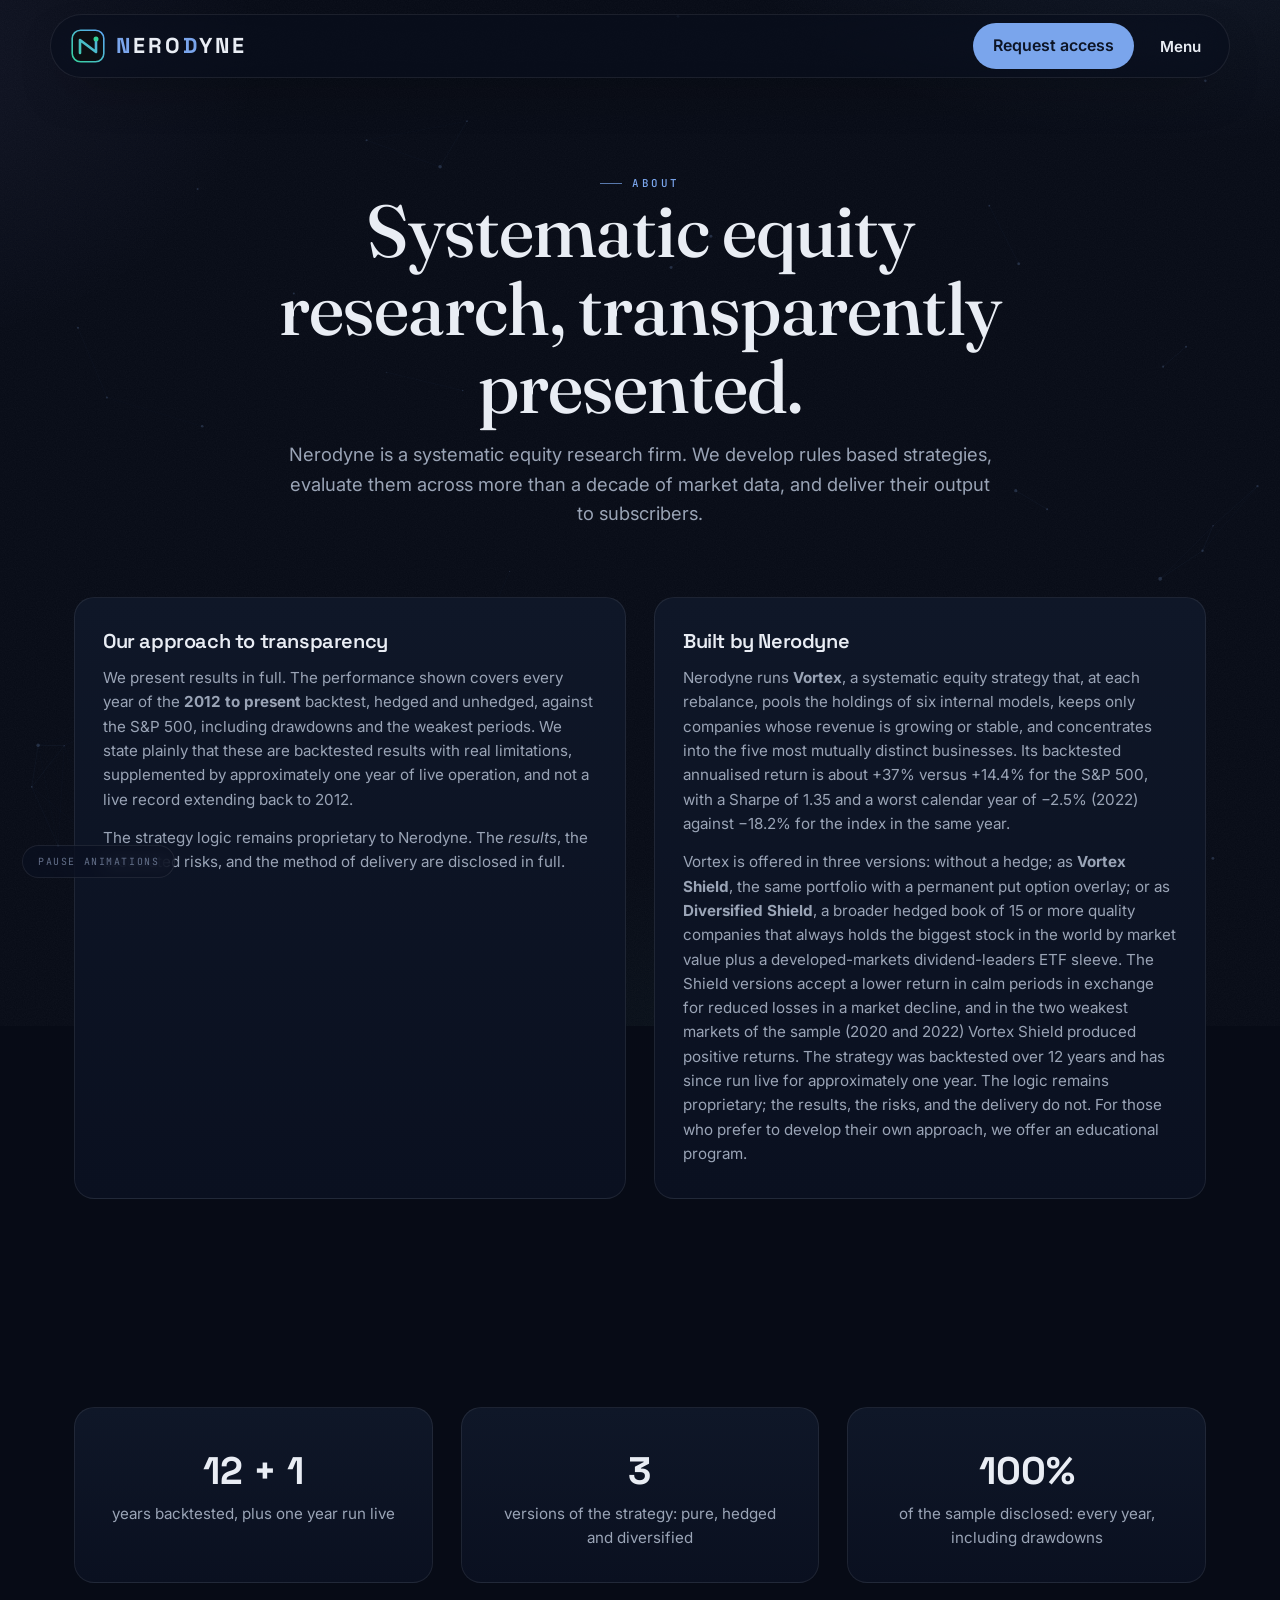
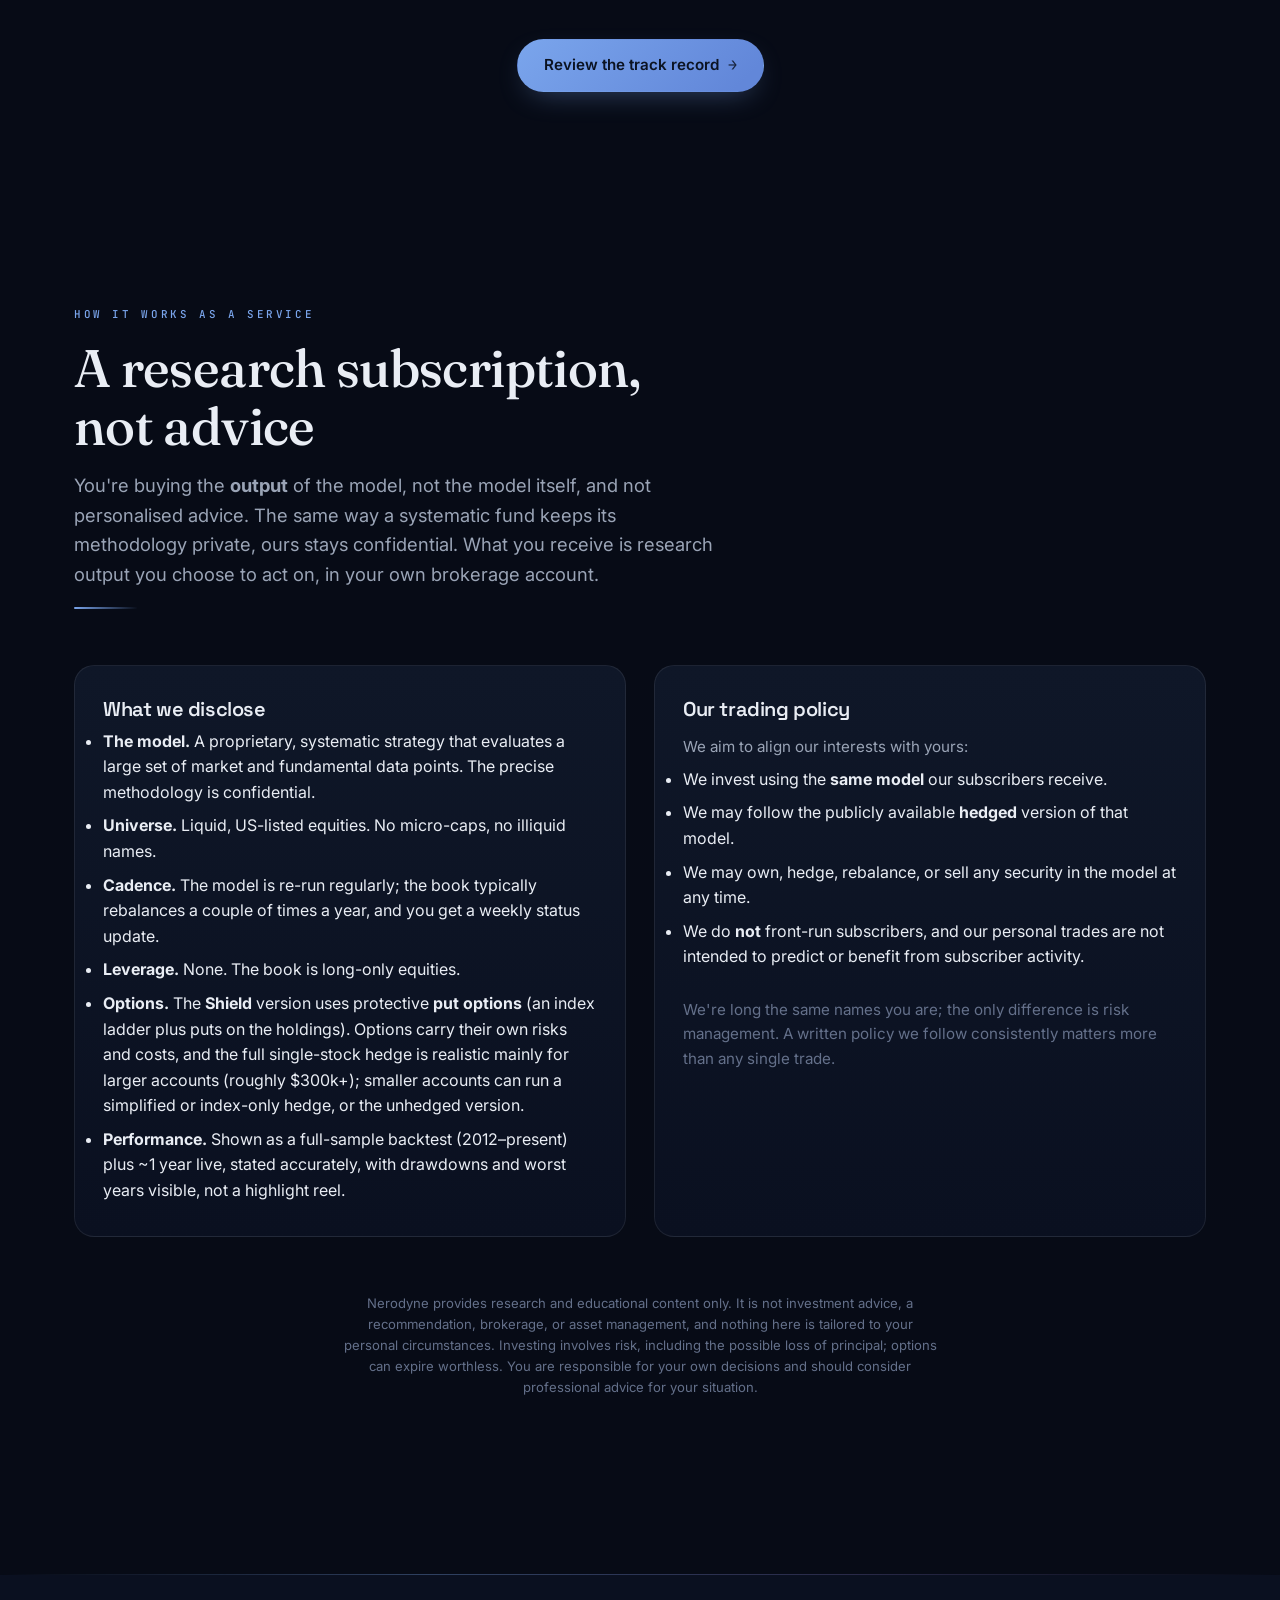
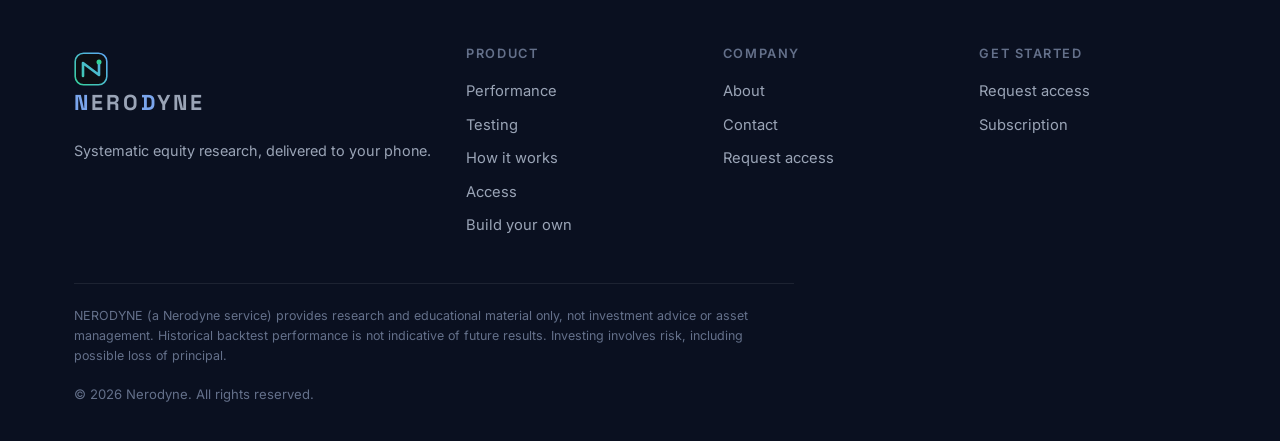
==== commit 4a2ed2f3: "Monochrome text, mid-page model journey with gentle crossfade (mobile too), consistency pass - All t" ====
--- a/about.html
+++ b/about.html
@@ -34,12 +34,12 @@
 <section class="container" style="padding-top:24px;">
   <div class="grid-2">
     <div class="panel feature reveal">
-      <h2 style="font-size:1.6rem;">Our approach to transparency</h2>
-      <p class="mt-s">We present results in full. The performance shown covers every year of the <b style="color:var(--accent)">2012 to present</b> backtest, hedged and unhedged, against the S&amp;P 500, including drawdowns and the weakest periods. We state plainly that these are backtested results with real limitations, supplemented by approximately one year of live operation, and not a live record extending back to 2012.</p>
+      <h3>Our approach to transparency</h3>
+      <p class="mt-s">We present results in full. The performance shown covers every year of the <b>2012 to present</b> backtest, hedged and unhedged, against the S&amp;P 500, including drawdowns and the weakest periods. We state plainly that these are backtested results with real limitations, supplemented by approximately one year of live operation, and not a live record extending back to 2012.</p>
       <p class="mt-s">The strategy logic remains proprietary to Nerodyne. The <i>results</i>, the associated risks, and the method of delivery are disclosed in full.</p>
     </div>
     <div class="panel feature reveal">
-      <h2 style="font-size:1.6rem;">Built by Nerodyne</h2>
+      <h3>Built by Nerodyne</h3>
       <p class="mt-s">Nerodyne runs <b>Vortex</b>, a systematic equity strategy that, at each rebalance, pools the holdings of six internal models, keeps only companies whose revenue is growing or stable, and concentrates into the five most mutually distinct businesses. Its backtested annualised return is about +37% versus +14.4% for the S&amp;P 500, with a Sharpe of 1.35 and a worst calendar year of −2.5% (2022) against −18.2% for the index in the same year.</p>
       <p class="mt-s">Vortex is offered in three versions: without a hedge; as <b>Vortex Shield</b>, the same portfolio with a permanent put option overlay; or as <b>Diversified Shield</b>, a broader hedged book of 15 or more quality companies that always holds the biggest stock in the world by market value plus a developed-markets dividend-leaders ETF sleeve. The Shield versions accept a lower return in calm periods in exchange for reduced losses in a market decline, and in the two weakest markets of the sample (2020 and 2022) Vortex Shield produced positive returns. The strategy was backtested over 12 years and has since run live for approximately one year. The logic remains proprietary; the results, the risks, and the delivery do not. For those who prefer to develop their own approach, we offer an educational program.</p>
     </div>
@@ -92,9 +92,9 @@
   <div class="container">
     <div class="footer-grid">
       <div><a class="logo" href="index.html"><img class="mark" src="assets/logo.svg" alt=""><span class="word"><b>N</b>ERO<b>D</b>YNE</span></a><p class="mt-s" style="font-size:.9rem;">Systematic equity research, delivered to your phone.</p></div>
-      <div><h4>Product</h4><a href="performance.html">Performance</a><a href="testing.html">Testing</a><a href="how-it-works.html">How it works</a><a href="pricing.html">Early access</a><a href="build-your-own.html">Build your own</a></div>
+      <div><h4>Product</h4><a href="performance.html">Performance</a><a href="testing.html">Testing</a><a href="how-it-works.html">How it works</a><a href="pricing.html">Access</a><a href="build-your-own.html">Build your own</a></div>
       <div><h4>Company</h4><a href="about.html">About</a><a href="contact.html">Contact</a><a href="signup.html">Request access</a></div>
-      <div><h4>Get started</h4><a href="signup.html">Request access</a><a href="pricing.html">Early-access perks</a></div>
+      <div><h4>Get started</h4><a href="signup.html">Request access</a><a href="pricing.html">Subscription</a></div>
     </div>
     <p class="disclaimer">NERODYNE (a Nerodyne service) provides research and educational material only, not investment advice or asset management. Historical backtest performance is not indicative of future results. Investing involves risk, including possible loss of principal.</p>
     <p class="copyright">© <span data-year></span> Nerodyne. All rights reserved.</p>
--- a/css/style-v8.css
+++ b/css/style-v8.css
@@ -91,13 +91,8 @@
 .eyebrow::before { content: ""; width: 22px; height: 1px; background: var(--accent); opacity: .7; }
 .section-head.center .eyebrow::after { content: ""; width: 22px; height: 1px; background: var(--accent); opacity: .7; }
 .lead { font-size: 1.15rem; color: var(--muted); max-width: 60ch; }
-.gradient-text {
-  background: linear-gradient(110deg, var(--accent), var(--violet) 45%, var(--accent-2) 90%);
-  background-size: 220% auto;
-  -webkit-background-clip: text; background-clip: text; color: transparent;
-  animation: text-sheen 14s ease-in-out infinite alternate;
-}
-@keyframes text-sheen { from { background-position: 0% center; } to { background-position: 100% center; } }
+/* display headlines stay a single colour — no gradient fills in body/heading text */
+.gradient-text { color: var(--text); }
 
 /* ---------- header / nav ---------- */
 .site-header {
@@ -168,7 +163,6 @@
 .hero-stats { display: flex; gap: 34px; margin-top: 42px; flex-wrap: wrap; }
 .hero-stats .stat { border-top: 1px solid var(--border-2); padding-top: 14px; min-width: 148px; }
 .hero-stats .stat .num { font-family: var(--mono); font-size: 1.75rem; font-weight: 600; color: var(--text); letter-spacing: -.02em; }
-.hero-stats .stat .num.up { color: var(--up); }
 .hero-stats .stat .lbl { font-family: var(--mono); font-size: .66rem; color: var(--faint); text-transform: uppercase; letter-spacing: .14em; margin-top: 4px; }
 
 /* chart panel */
@@ -218,8 +212,7 @@
 .mc-spark { height: 90px; position: relative; }
 .stat-grid { display: grid; grid-template-columns: 1fr 1fr; gap: 1px; background: var(--border); border-radius: var(--radius-sm); overflow: hidden; }
 .stat-grid .cell { background: var(--panel-2); padding: 13px 15px; }
-.stat-grid .cell .v { font-family: var(--mono); font-size: 1.22rem; font-weight: 600; letter-spacing: -.02em; }
-.stat-grid .cell .v.up { color: var(--up); } .stat-grid .cell .v.down { color: var(--danger); }
+.stat-grid .cell .v { font-family: var(--mono); font-size: 1.22rem; font-weight: 600; letter-spacing: -.02em; color: var(--text); }
 .stat-grid .cell .k { font-family: var(--mono); font-size: .64rem; color: var(--faint); text-transform: uppercase; letter-spacing: .1em; }
 
 /* ---------- feature grid ---------- */
@@ -251,7 +244,7 @@
 .price-card li::before { content: "✓"; color: var(--accent); font-weight: 700; }
 .price-card li.not-included { color: var(--faint); text-decoration: line-through; text-decoration-color: rgba(251,113,133,.5); }
 .price-card li.not-included::before { content: "✗"; color: var(--danger); font-weight: 700; text-decoration: none; }
-.price-card .save { font-size: .8rem; color: var(--gold); }
+.price-card .save { font-size: .8rem; color: var(--muted); }
 
 /* ---------- tables ---------- */
 .tbl { width: 100%; border-collapse: collapse; font-size: .92rem; }
@@ -321,7 +314,7 @@
 .ticker:hover .ticker-track { animation-play-state: paused; }
 .ticker .ti { font-family: var(--display); font-size: .92rem; letter-spacing: .02em; color: var(--muted); display:inline-flex; gap:9px; align-items:center; }
 .ticker .ti b { color: var(--text); font-weight: 600; }
-.ticker .ti .up { color: var(--up); } .ticker .ti .down { color: var(--danger); }
+.ticker .ti .up, .ticker .ti .down { color: var(--text); }
 .ticker .ti::before { content:"›"; color: var(--faint); }
 @keyframes marquee { from { transform: translateX(0); } to { transform: translateX(-50%); } }
 
@@ -392,8 +385,8 @@
 .section-head.center .kicker-line { margin-inline:auto; }
 
 /* badges variants */
-.badge.green { background: rgba(76,189,160,.12); color: var(--accent); border-color: rgba(76,189,160,.28); }
-.badge.blue  { background: rgba(125,157,217,.12); color: var(--accent-2); border-color: rgba(125,157,217,.28); }
+.badge.green { background: rgba(76,189,160,.12); color: var(--accent-2); border-color: rgba(76,189,160,.28); }
+.badge.blue  { background: rgba(125,157,217,.12); color: var(--accent); border-color: rgba(125,157,217,.28); }
 
 /* reveal — content approaches from depth: scale + blur zoom-in */
 .reveal { opacity:0; transform:scale(.93); filter:blur(10px);
@@ -450,8 +443,8 @@
 
 /* ── badge colours ── */
 .badge { background:rgba(194,165,104,.12); color:var(--gold); border-color:rgba(194,165,104,.28); }
-.badge.green { background:rgba(76,189,160,.12); color:var(--accent); border-color:rgba(76,189,160,.28); }
-.badge.blue  { background:rgba(125,157,217,.12); color:var(--accent-2); border-color:rgba(125,157,217,.28); }
+.badge.green { background:rgba(76,189,160,.12); color:var(--accent-2); border-color:rgba(76,189,160,.28); }
+.badge.blue  { background:rgba(125,157,217,.12); color:var(--accent); border-color:rgba(125,157,217,.28); }
 
 /* ── price card featured ring ── */
 .price-card.featured { border-color:rgba(109,151,211,.4); box-shadow:0 14px 40px -24px rgba(0,0,0,.6); }
@@ -470,7 +463,7 @@
 /* scroll progress hairline under the header */
 .scroll-progress {
   position: fixed; top: 0; left: 0; height: 2px; width: 0; z-index: 200;
-  background: linear-gradient(90deg, var(--accent), var(--violet) 60%, var(--accent-2));
+  background: var(--accent);
   box-shadow: 0 0 12px rgba(122,165,236,.55);
   pointer-events: none;
 }
@@ -647,7 +640,6 @@
 .ch-stats { display: flex; gap: 36px; flex-wrap: wrap; margin: 34px 0 30px; }
 .ch-stats .stat { border-top: 1px solid rgba(var(--ch-rgb), .35); padding-top: 12px; min-width: 128px; }
 .ch-stats .num { font-family: var(--mono); font-size: 1.6rem; font-weight: 600; color: var(--text); }
-.ch-stats .num.up { color: var(--up); } .ch-stats .num.down { color: var(--danger); }
 .ch-stats .lbl { font-family: var(--mono); font-size: .62rem; color: var(--faint);
   text-transform: uppercase; letter-spacing: .14em; margin-top: 4px; }
 .ch-spark { height: 110px; max-width: 560px; margin-bottom: 30px; position: relative; }
@@ -659,6 +651,18 @@
   .chapter { min-height: auto; padding: 80px 0; }
   .ch-num { font-size: 5rem; right: 2vw; opacity: .55; }
   html { scroll-snap-type: none; }
+  /* pinned scene crossfade, compacted so each chapter fits a phone viewport */
+  .zoom-on .scene.chapter { padding: 84px 0 0; }
+  .zoom-on .ch-spark { height: 80px; margin-bottom: 20px; }
+  .zoom-on .ch-stats { gap: 16px 26px; margin: 24px 0 20px; }
+  .zoom-on .ch-stats .num { font-size: 1.3rem; }
+  .zoom-on .ch-line { font-size: 1.05rem; }
+  .scene-dots { right: 10px; gap: 10px; }
+}
+/* very short phone screens: drop the sparkline so a chapter never clips */
+@media (max-width: 920px) and (max-height: 640px) {
+  .zoom-on .ch-spark { display: none; }
+  .zoom-on .ch-title { font-size: 2.2rem; }
 }
 @media (prefers-reduced-motion: reduce) {
   html { scroll-snap-type: none; }
@@ -669,26 +673,22 @@
 
 
 /* ===========================================================================
-   Z-AXIS FLY-THROUGH — scroll dollies the camera through full-screen scenes.
-   Progressive enhancement: without .zoom-on (no JS, mobile, reduced motion)
+   SCENE CROSSFADE — scrolling through the pinned stage gently fades and
+   scales between full-screen scenes (subtle, Optiver-style; works on phones).
+   Progressive enhancement: without .zoom-on (no JS, reduced motion)
    the scenes are ordinary stacked sections.
    =========================================================================== */
 
 .scene { position: relative; }
-.scene.hero { min-height: 100svh; display: flex; align-items: center; }
 
 .zoom-on .zoom-track { position: relative; }
 .zoom-on .zoom-stage {
   position: sticky; top: 0; height: 100svh; overflow: hidden;
-  perspective: 1300px; perspective-origin: 50% 42%;
 }
 .zoom-on .scene {
   position: absolute; inset: 0; display: flex; align-items: center;
   min-height: 0; padding: 0; will-change: transform, opacity;
-  transform-style: preserve-3d; backface-visibility: hidden;
-}
-.zoom-on .scene.hero { padding: 0; }
-.zoom-on .scene .scroll-cue { bottom: 32px; }
+}
 .zoom-on .scene.chapter { min-height: 0; }
 
 /* scene progress dots (right edge, homepage fly-through) */
@@ -717,22 +717,6 @@
 
 /* site-wide constellation backdrop (canvas injected by JS on every page) */
 .bg-fx { position: fixed; inset: 0; z-index: 0; pointer-events: none; opacity: .4; }
-
-/* compact hero inside the fly-through so everything fits one viewport */
-.zoom-on .scene { padding-top: 70px; }   /* clear the sticky header */
-.zoom-on .scene.hero .hero-grid { gap: 44px; }
-.zoom-on .scene.hero h1 { font-size: clamp(2.1rem, 4.4vw, 3.5rem); margin: 12px 0 14px; }
-.zoom-on .scene.hero .lead { font-size: 1.02rem; margin-bottom: 16px; }
-.zoom-on .scene.hero .hero-stats { margin-top: 22px; gap: 22px; }
-.zoom-on .scene.hero .hero-stats .stat { min-width: 116px; }
-.zoom-on .scene.hero .hero-stats .num { font-size: 1.35rem; }
-.zoom-on .scene.hero .chart-wrap { height: 280px; }
-@media (max-height: 900px) {
-  .zoom-on .scene.hero .join-row { display: none !important; }
-  .zoom-on .scene.hero .hero-stats { margin-top: 16px; }
-  .zoom-on .scene.hero .chart-wrap { height: 235px; }
-  .zoom-on .scene.hero .lead { font-size: .96rem; }
-}
 
 
 /* ===========================================================================
@@ -755,7 +739,6 @@
 }
 h1 { font-size: clamp(2.8rem, 6.6vw, 5.2rem); line-height: 1.06; }
 h2 { font-size: clamp(2rem, 4.4vw, 3.3rem); line-height: 1.1; }
-.zoom-on .scene.hero h1 { font-size: clamp(2.2rem, 4.6vw, 3.7rem); }
 .ch-title { font-weight: 500; }
 
 /* ── floating pill header ── */
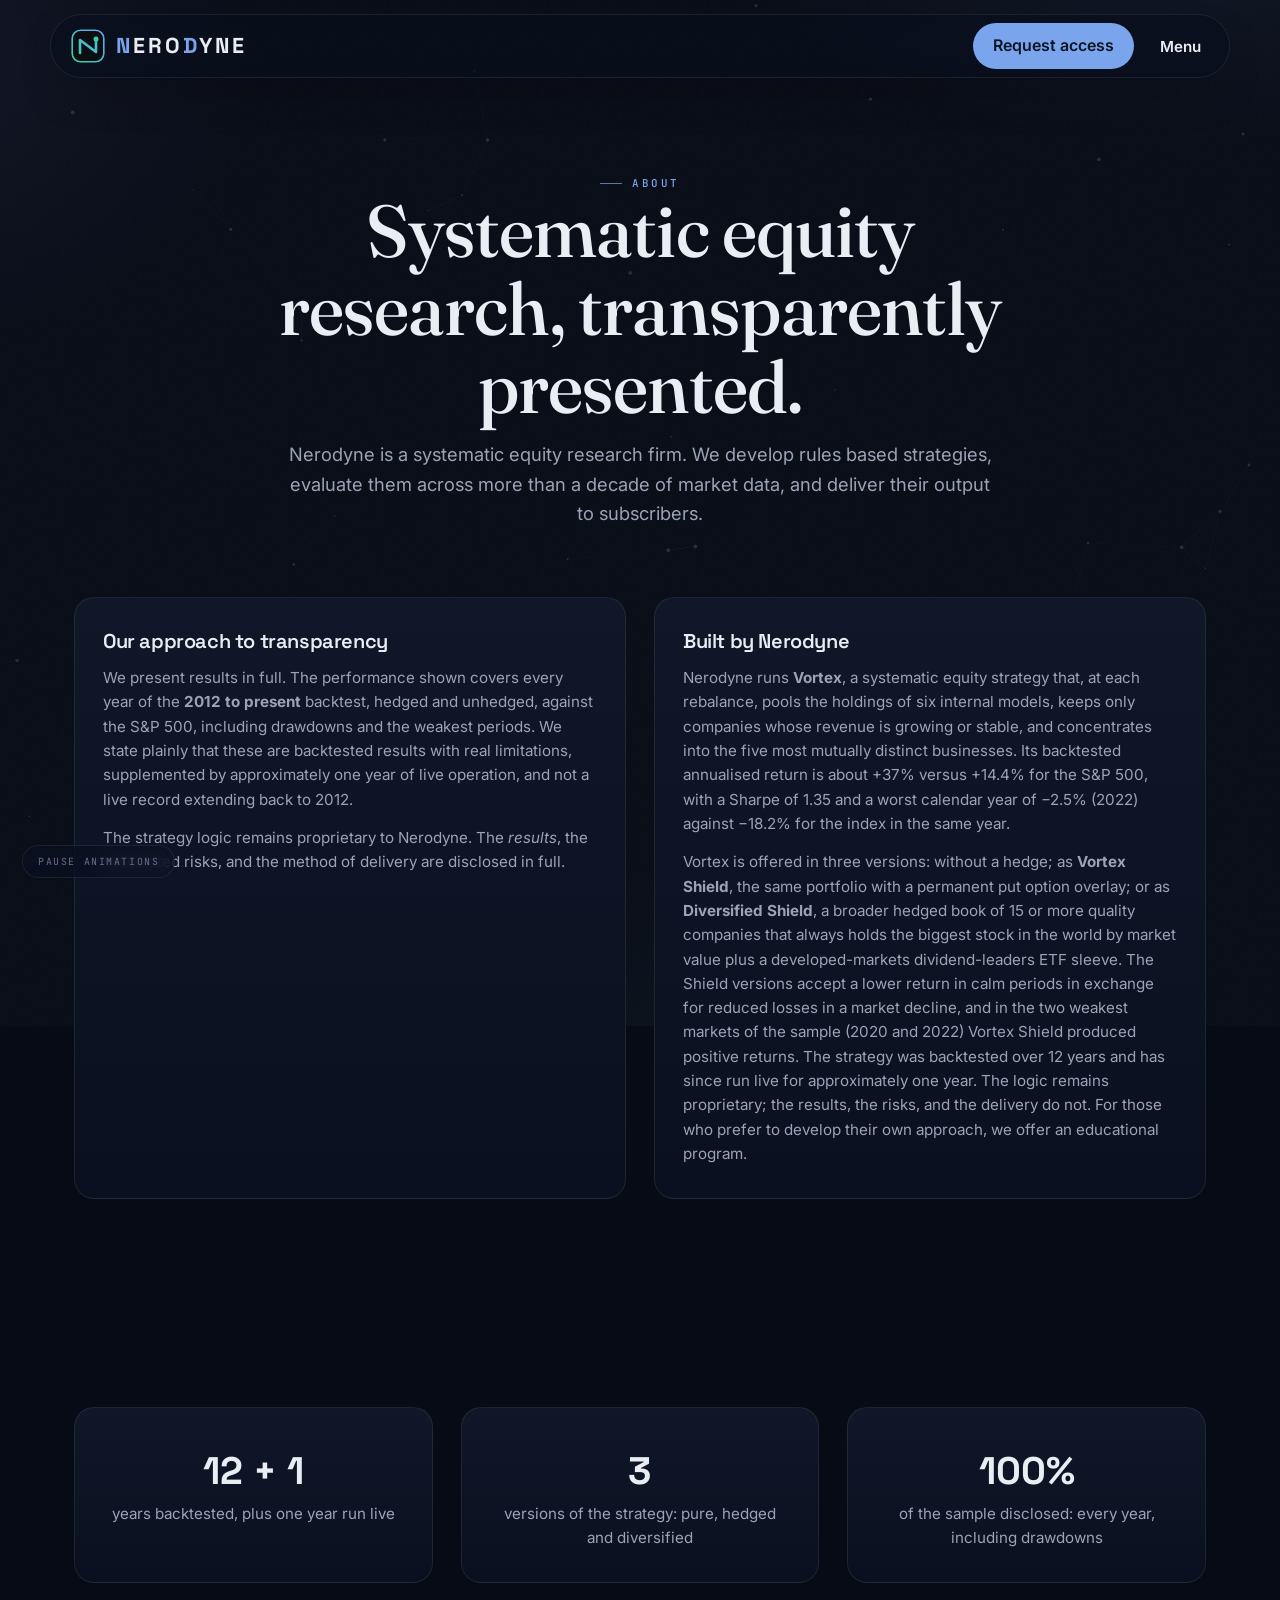
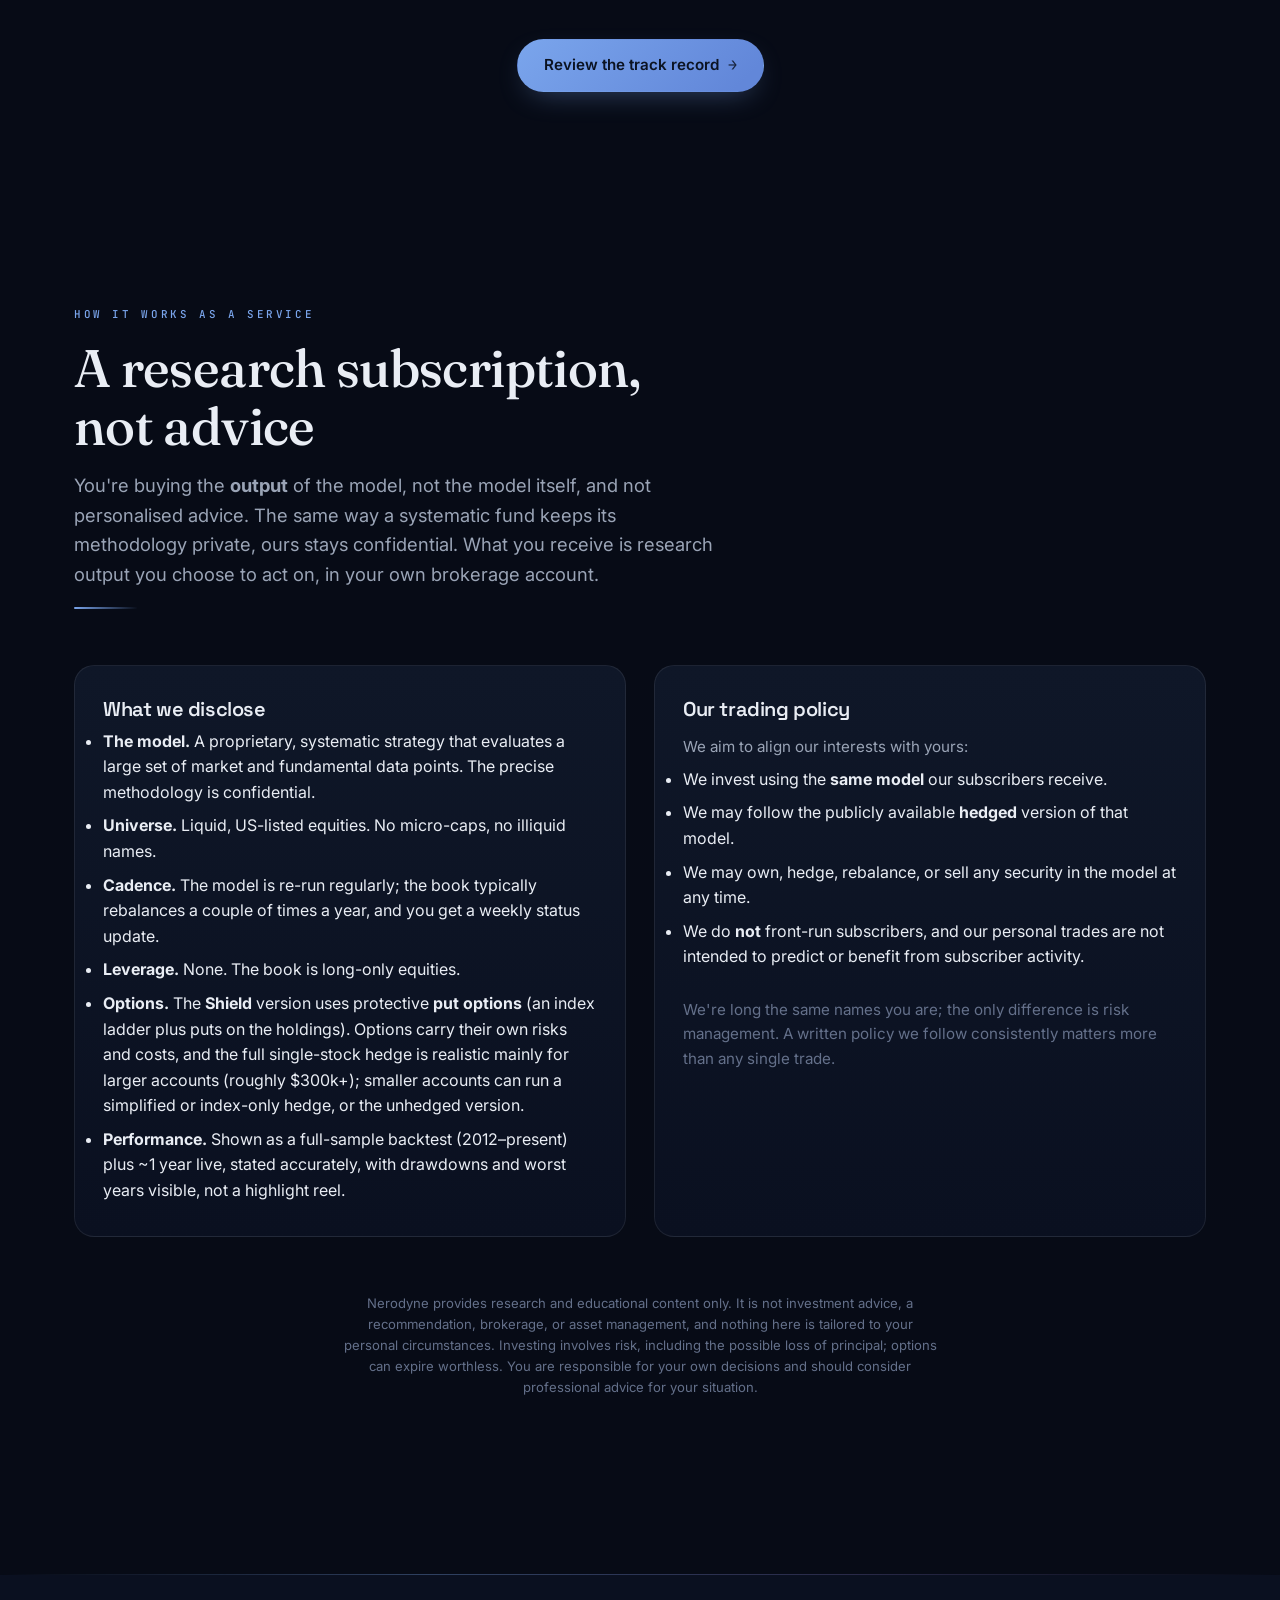
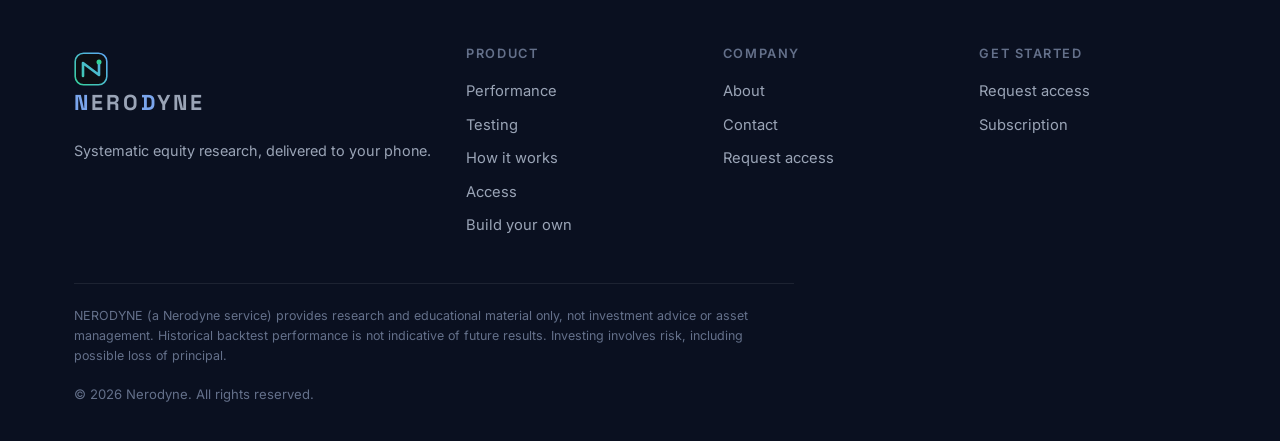
==== commit f08d6aaf: "Members area: email-code login (Supabase) with gated Vortex positions - positions.html: sign in with" ====
--- a/about.html
+++ b/about.html
@@ -17,7 +17,7 @@
     <nav class="nav-links">
       <a href="performance.html">Performance</a><a href="how-it-works.html">How it works</a><a href="testing.html">Testing</a>
       <a href="build-your-own.html">Build your own</a><a href="about.html">About</a>
-      <a href="contact.html">Contact</a>
+      <a href="contact.html">Contact</a><a href="positions.html">Members</a>
       <a class="nav-social discord" href="https://discord.gg/p8AwKEWY" target="_blank" rel="noopener" aria-label="Join our Discord" title="Join our Discord"><svg viewBox="0 0 24 24" width="18" height="18" fill="currentColor" aria-hidden="true"><path d="M20.317 4.3698a19.7913 19.7913 0 00-4.8851-1.5152.0741.0741 0 00-.0785.0371c-.211.3753-.4447.8648-.6083 1.2495-1.8447-.2762-3.68-.2762-5.4868 0-.1636-.3933-.4058-.8742-.6177-1.2495a.077.077 0 00-.0785-.037 19.7363 19.7363 0 00-4.8852 1.515.0699.0699 0 00-.0321.0277C.5334 9.0458-.319 13.5799.0992 18.0578a.0824.0824 0 00.0312.0561c2.0528 1.5076 4.0413 2.4228 5.9929 3.0294a.0777.0777 0 00.0842-.0276c.4616-.6304.8731-1.2952 1.226-1.9942a.076.076 0 00-.0416-.1057c-.6528-.2476-1.2743-.5495-1.8722-.8923a.077.077 0 01-.0076-.1277c.1258-.0943.2517-.1923.3718-.2914a.0743.0743 0 01.0776-.0105c3.9278 1.7933 8.18 1.7933 12.0614 0a.0739.0739 0 01.0785.0095c.1202.099.246.1981.3728.2924a.077.077 0 01-.0066.1276 12.2986 12.2986 0 01-1.873.8914.0766.0766 0 00-.0407.1067c.3604.698.7719 1.3628 1.225 1.9932a.076.076 0 00.0842.0286c1.961-.6067 3.9495-1.5219 6.0023-3.0294a.077.077 0 00.0313-.0552c.5004-5.177-.8382-9.6739-3.5485-13.6604a.061.061 0 00-.0312-.0286zM8.02 15.3312c-1.1825 0-2.1569-1.0857-2.1569-2.419 0-1.3332.9555-2.4189 2.157-2.4189 1.2108 0 2.1757 1.0952 2.1568 2.419 0 1.3332-.9555 2.4189-2.1569 2.4189zm7.9748 0c-1.1825 0-2.1569-1.0857-2.1569-2.419 0-1.3332.9554-2.4189 2.1569-2.4189 1.2108 0 2.1757 1.0952 2.1568 2.419 0 1.3332-.946 2.4189-2.1568 2.4189Z"/></svg></a>
       <a class="nav-social telegram" href="https://t.me/+TVbPPDi2B2o5NGM0" target="_blank" rel="noopener" aria-label="Join our Telegram" title="Join our Telegram"><svg viewBox="0 0 24 24" width="18" height="18" fill="currentColor" aria-hidden="true"><path d="M11.944 0A12 12 0 0 0 0 12a12 12 0 0 0 12 12 12 12 0 0 0 12-12A12 12 0 0 0 12 0a12 12 0 0 0-.056 0zm4.962 7.224c.1-.002.321.023.465.14a.506.506 0 0 1 .171.325c.016.093.036.306.02.472-.18 1.898-.962 6.502-1.36 8.627-.168.9-.499 1.201-.82 1.23-.696.065-1.225-.46-1.9-.902-1.056-.693-1.653-1.124-2.678-1.8-1.185-.78-.417-1.21.258-1.91.177-.184 3.247-2.977 3.307-3.23.007-.032.014-.15-.056-.212s-.174-.041-.249-.024c-.106.024-1.793 1.139-5.061 3.345-.479.329-.913.489-1.302.481-.428-.009-1.252-.242-1.865-.44-.752-.244-1.349-.374-1.297-.789.027-.216.325-.437.893-.663 3.498-1.524 5.83-2.529 6.998-3.014 3.332-1.386 4.025-1.627 4.476-1.635z"/></svg></a>
       <a href="signup.html" class="nav-cta">Request access</a>
--- a/css/style-v8.css
+++ b/css/style-v8.css
@@ -891,6 +891,20 @@
 /* ── softer, larger card geometry ── */
 .cta-band { border-radius: 28px; }
 
+/* ── members area: per-user watermark + code input ── */
+.wm-wrap { position: relative; overflow: hidden; border-radius: var(--radius-sm); }
+.wm-overlay {
+  position: absolute; inset: -60px; z-index: 5;
+  display: flex; flex-wrap: wrap; gap: 52px 58px; align-items: center; justify-content: center;
+  transform: rotate(-22deg); pointer-events: none; user-select: none;
+}
+.wm-overlay span {
+  font-family: var(--mono); font-size: .78rem; letter-spacing: .08em;
+  color: rgba(255,255,255,.055); white-space: nowrap;
+}
+.license-line { font-family: var(--mono); font-size: .68rem; color: var(--faint); margin-top: 14px; }
+.code-input { letter-spacing: .45em; font-family: var(--mono); font-size: 1.25rem; text-align: center; }
+
 /* ── responsive + reduced motion ── */
 @media (max-width: 920px) {
   .site-header { top: 10px; padding-inline: 10px; }
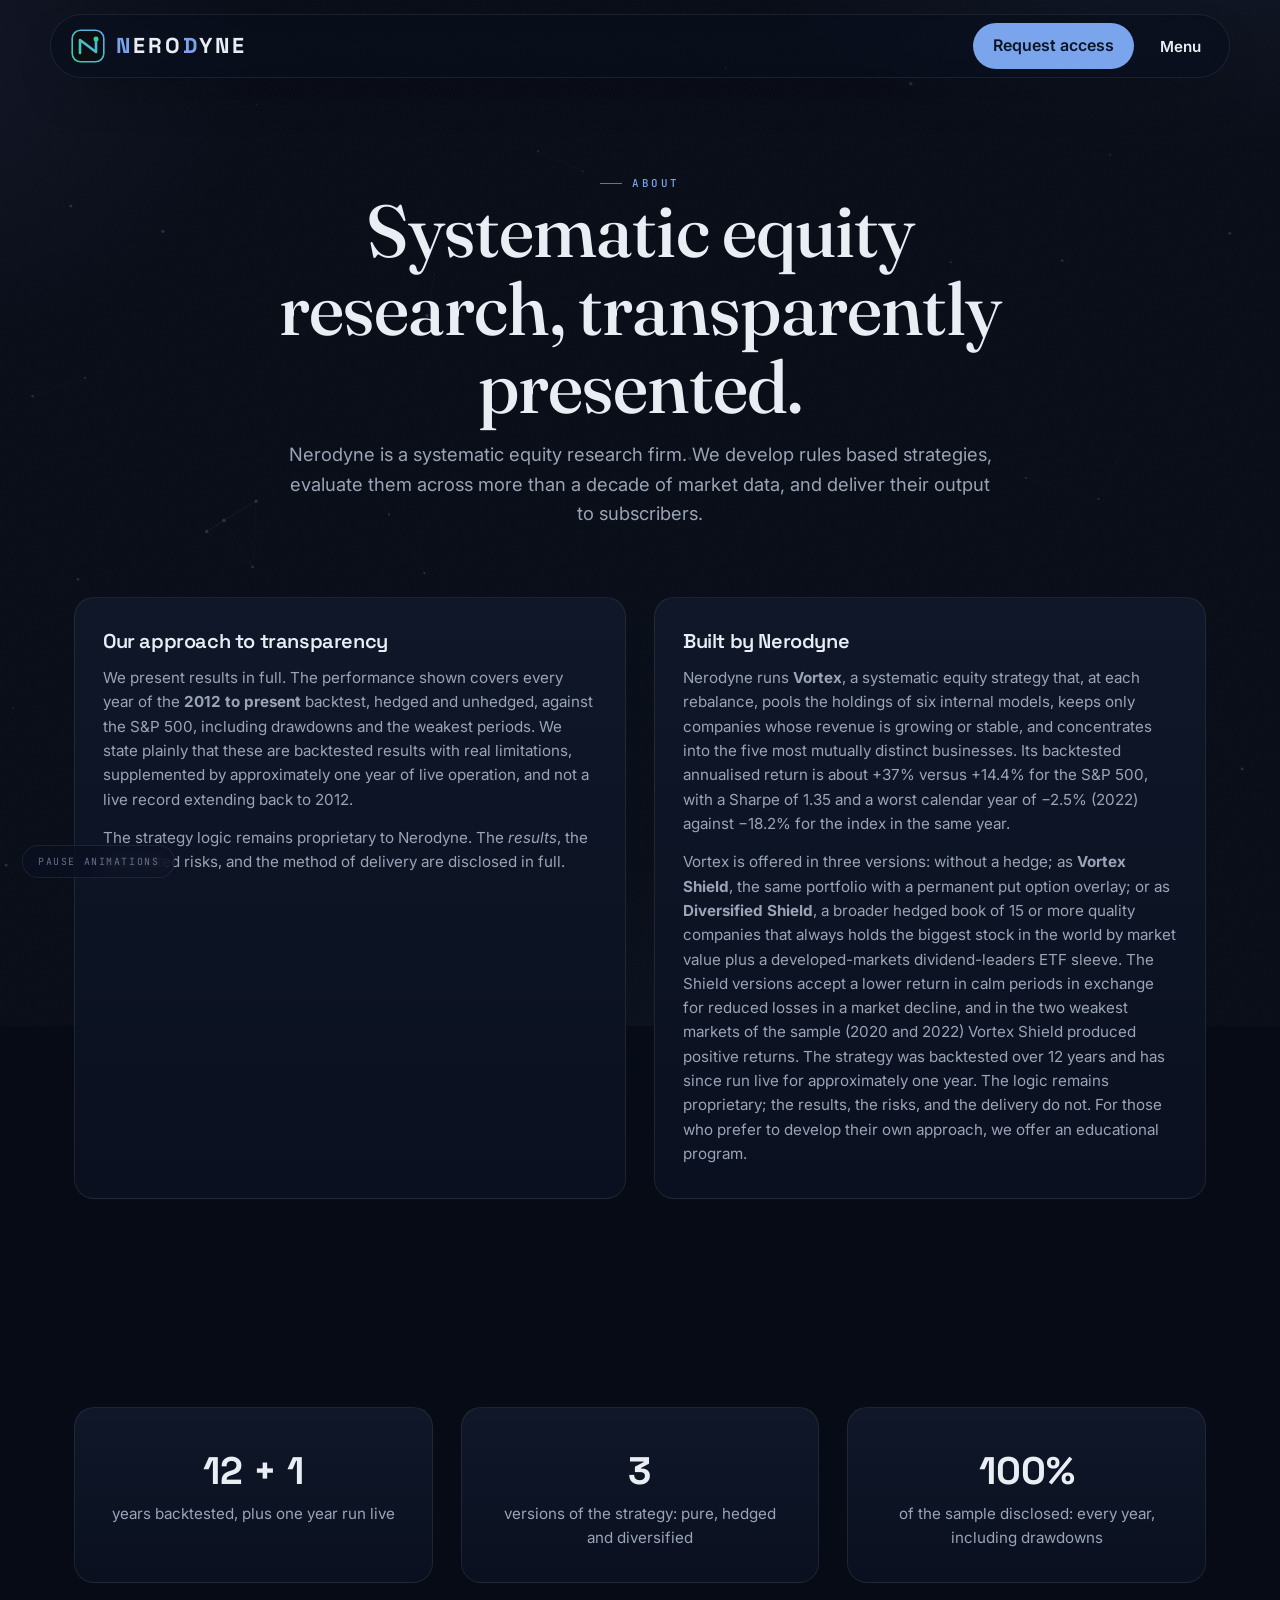
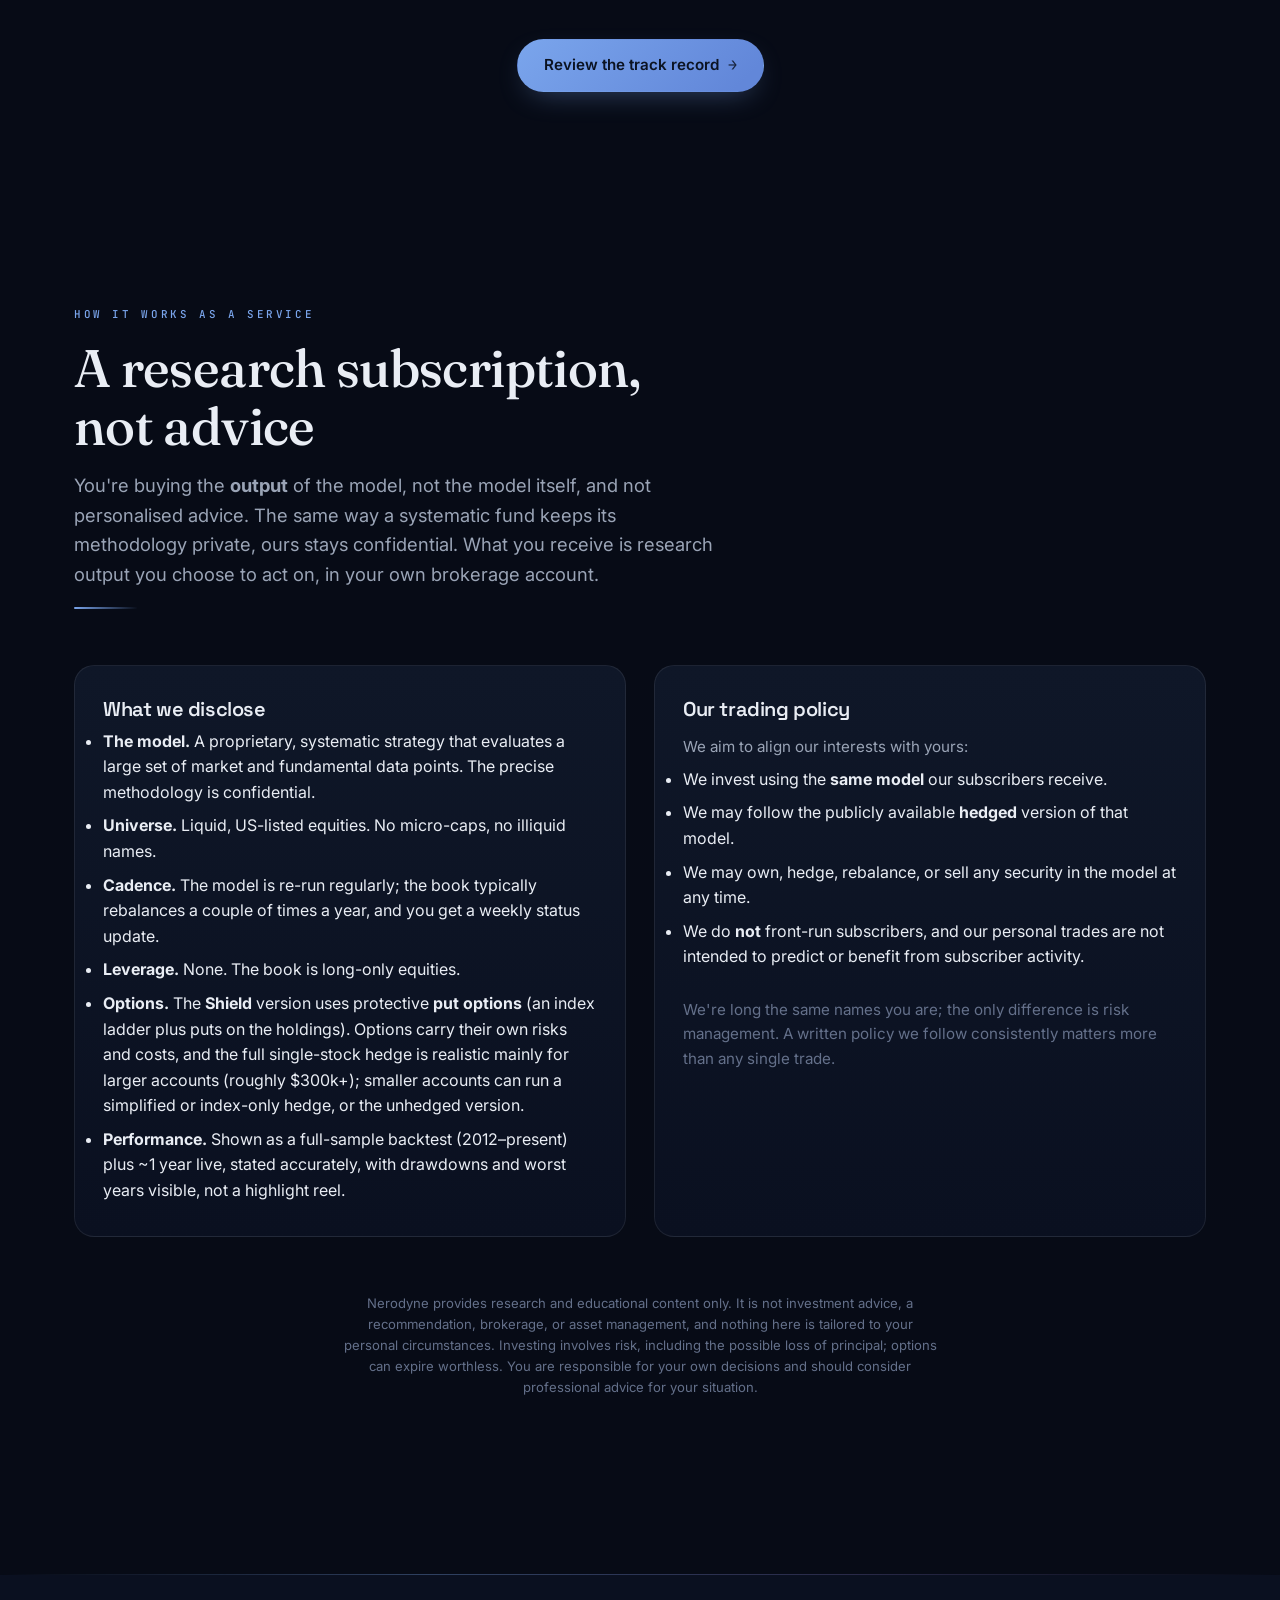
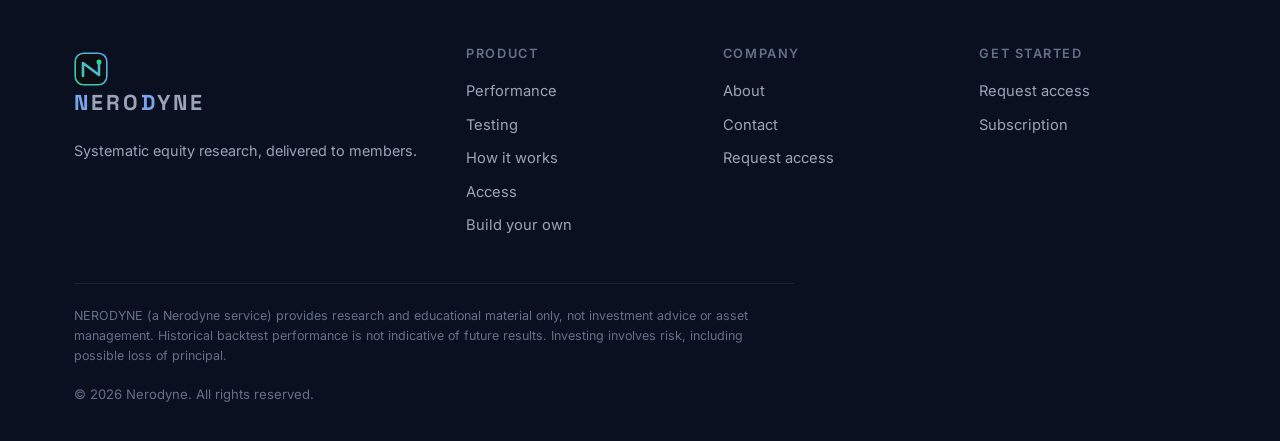
==== commit 2d4c06eb: "Members-area-only access: remove Discord and Telegram, simplify signup - All Discord and Telegram li" ====
--- a/about.html
+++ b/about.html
@@ -18,8 +18,6 @@
       <a href="performance.html">Performance</a><a href="how-it-works.html">How it works</a><a href="testing.html">Testing</a>
       <a href="build-your-own.html">Build your own</a><a href="about.html">About</a>
       <a href="contact.html">Contact</a><a href="positions.html">Members</a>
-      <a class="nav-social discord" href="https://discord.gg/p8AwKEWY" target="_blank" rel="noopener" aria-label="Join our Discord" title="Join our Discord"><svg viewBox="0 0 24 24" width="18" height="18" fill="currentColor" aria-hidden="true"><path d="M20.317 4.3698a19.7913 19.7913 0 00-4.8851-1.5152.0741.0741 0 00-.0785.0371c-.211.3753-.4447.8648-.6083 1.2495-1.8447-.2762-3.68-.2762-5.4868 0-.1636-.3933-.4058-.8742-.6177-1.2495a.077.077 0 00-.0785-.037 19.7363 19.7363 0 00-4.8852 1.515.0699.0699 0 00-.0321.0277C.5334 9.0458-.319 13.5799.0992 18.0578a.0824.0824 0 00.0312.0561c2.0528 1.5076 4.0413 2.4228 5.9929 3.0294a.0777.0777 0 00.0842-.0276c.4616-.6304.8731-1.2952 1.226-1.9942a.076.076 0 00-.0416-.1057c-.6528-.2476-1.2743-.5495-1.8722-.8923a.077.077 0 01-.0076-.1277c.1258-.0943.2517-.1923.3718-.2914a.0743.0743 0 01.0776-.0105c3.9278 1.7933 8.18 1.7933 12.0614 0a.0739.0739 0 01.0785.0095c.1202.099.246.1981.3728.2924a.077.077 0 01-.0066.1276 12.2986 12.2986 0 01-1.873.8914.0766.0766 0 00-.0407.1067c.3604.698.7719 1.3628 1.225 1.9932a.076.076 0 00.0842.0286c1.961-.6067 3.9495-1.5219 6.0023-3.0294a.077.077 0 00.0313-.0552c.5004-5.177-.8382-9.6739-3.5485-13.6604a.061.061 0 00-.0312-.0286zM8.02 15.3312c-1.1825 0-2.1569-1.0857-2.1569-2.419 0-1.3332.9555-2.4189 2.157-2.4189 1.2108 0 2.1757 1.0952 2.1568 2.419 0 1.3332-.9555 2.4189-2.1569 2.4189zm7.9748 0c-1.1825 0-2.1569-1.0857-2.1569-2.419 0-1.3332.9554-2.4189 2.1569-2.4189 1.2108 0 2.1757 1.0952 2.1568 2.419 0 1.3332-.946 2.4189-2.1568 2.4189Z"/></svg></a>
-      <a class="nav-social telegram" href="https://t.me/+TVbPPDi2B2o5NGM0" target="_blank" rel="noopener" aria-label="Join our Telegram" title="Join our Telegram"><svg viewBox="0 0 24 24" width="18" height="18" fill="currentColor" aria-hidden="true"><path d="M11.944 0A12 12 0 0 0 0 12a12 12 0 0 0 12 12 12 12 0 0 0 12-12A12 12 0 0 0 12 0a12 12 0 0 0-.056 0zm4.962 7.224c.1-.002.321.023.465.14a.506.506 0 0 1 .171.325c.016.093.036.306.02.472-.18 1.898-.962 6.502-1.36 8.627-.168.9-.499 1.201-.82 1.23-.696.065-1.225-.46-1.9-.902-1.056-.693-1.653-1.124-2.678-1.8-1.185-.78-.417-1.21.258-1.91.177-.184 3.247-2.977 3.307-3.23.007-.032.014-.15-.056-.212s-.174-.041-.249-.024c-.106.024-1.793 1.139-5.061 3.345-.479.329-.913.489-1.302.481-.428-.009-1.252-.242-1.865-.44-.752-.244-1.349-.374-1.297-.789.027-.216.325-.437.893-.663 3.498-1.524 5.83-2.529 6.998-3.014 3.332-1.386 4.025-1.627 4.476-1.635z"/></svg></a>
       <a href="signup.html" class="nav-cta">Request access</a>
     </nav>
   </div>
@@ -91,7 +89,7 @@
 <footer class="site-footer">
   <div class="container">
     <div class="footer-grid">
-      <div><a class="logo" href="index.html"><img class="mark" src="assets/logo.svg" alt=""><span class="word"><b>N</b>ERO<b>D</b>YNE</span></a><p class="mt-s" style="font-size:.9rem;">Systematic equity research, delivered to your phone.</p></div>
+      <div><a class="logo" href="index.html"><img class="mark" src="assets/logo.svg" alt=""><span class="word"><b>N</b>ERO<b>D</b>YNE</span></a><p class="mt-s" style="font-size:.9rem;">Systematic equity research, delivered to members.</p></div>
       <div><h4>Product</h4><a href="performance.html">Performance</a><a href="testing.html">Testing</a><a href="how-it-works.html">How it works</a><a href="pricing.html">Access</a><a href="build-your-own.html">Build your own</a></div>
       <div><h4>Company</h4><a href="about.html">About</a><a href="contact.html">Contact</a><a href="signup.html">Request access</a></div>
       <div><h4>Get started</h4><a href="signup.html">Request access</a><a href="pricing.html">Subscription</a></div>
